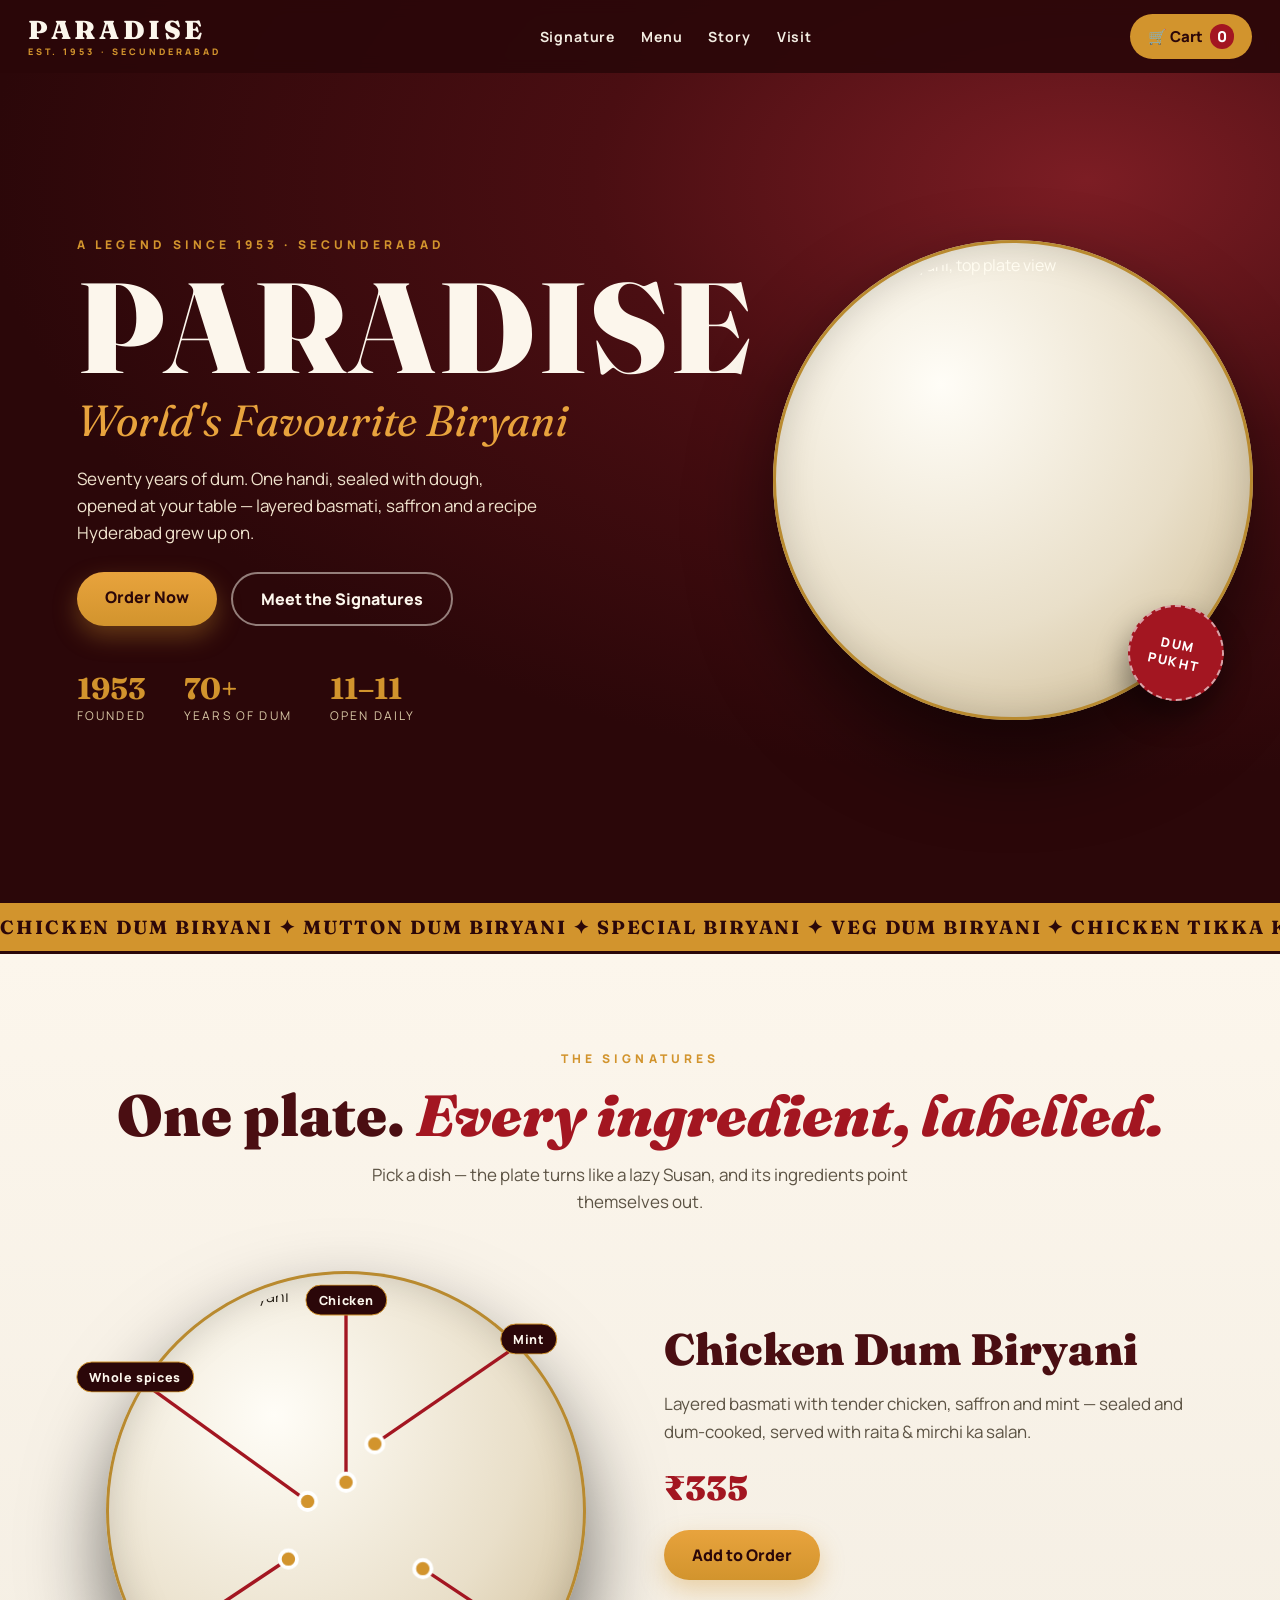
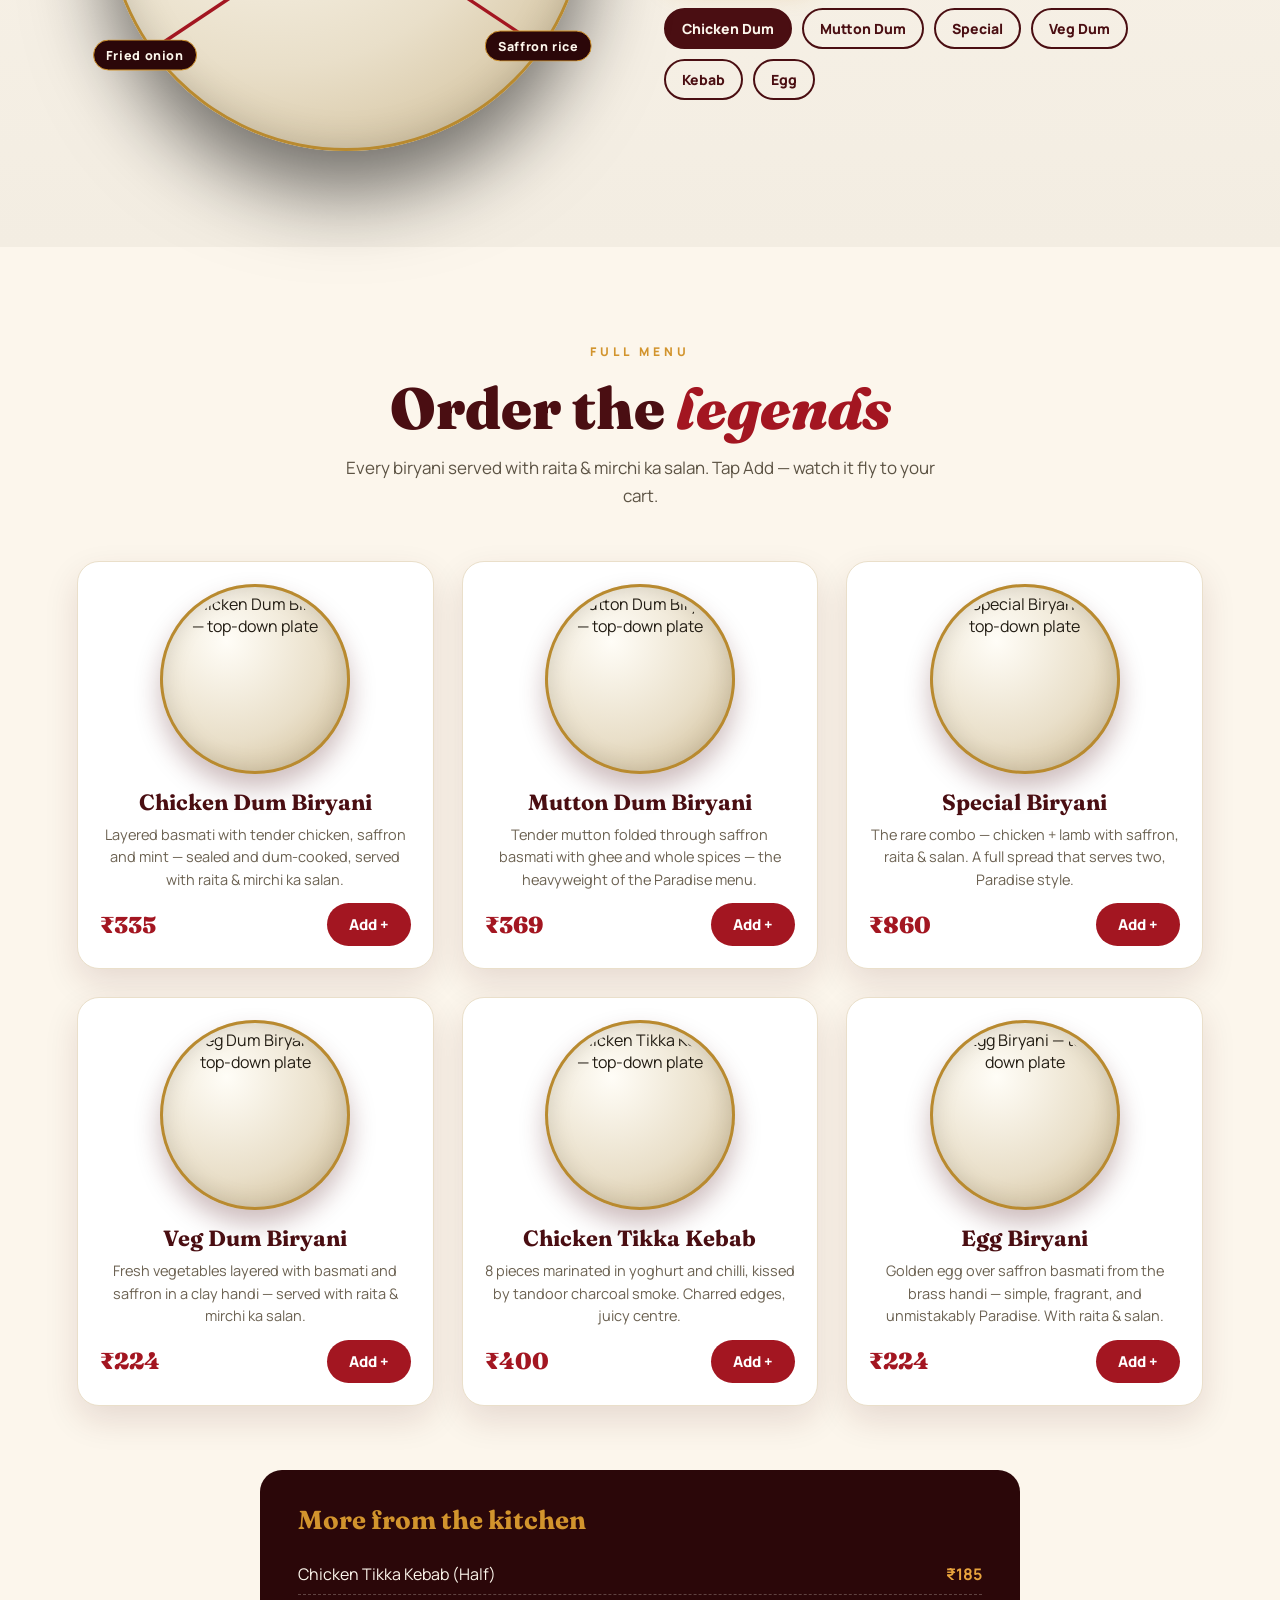
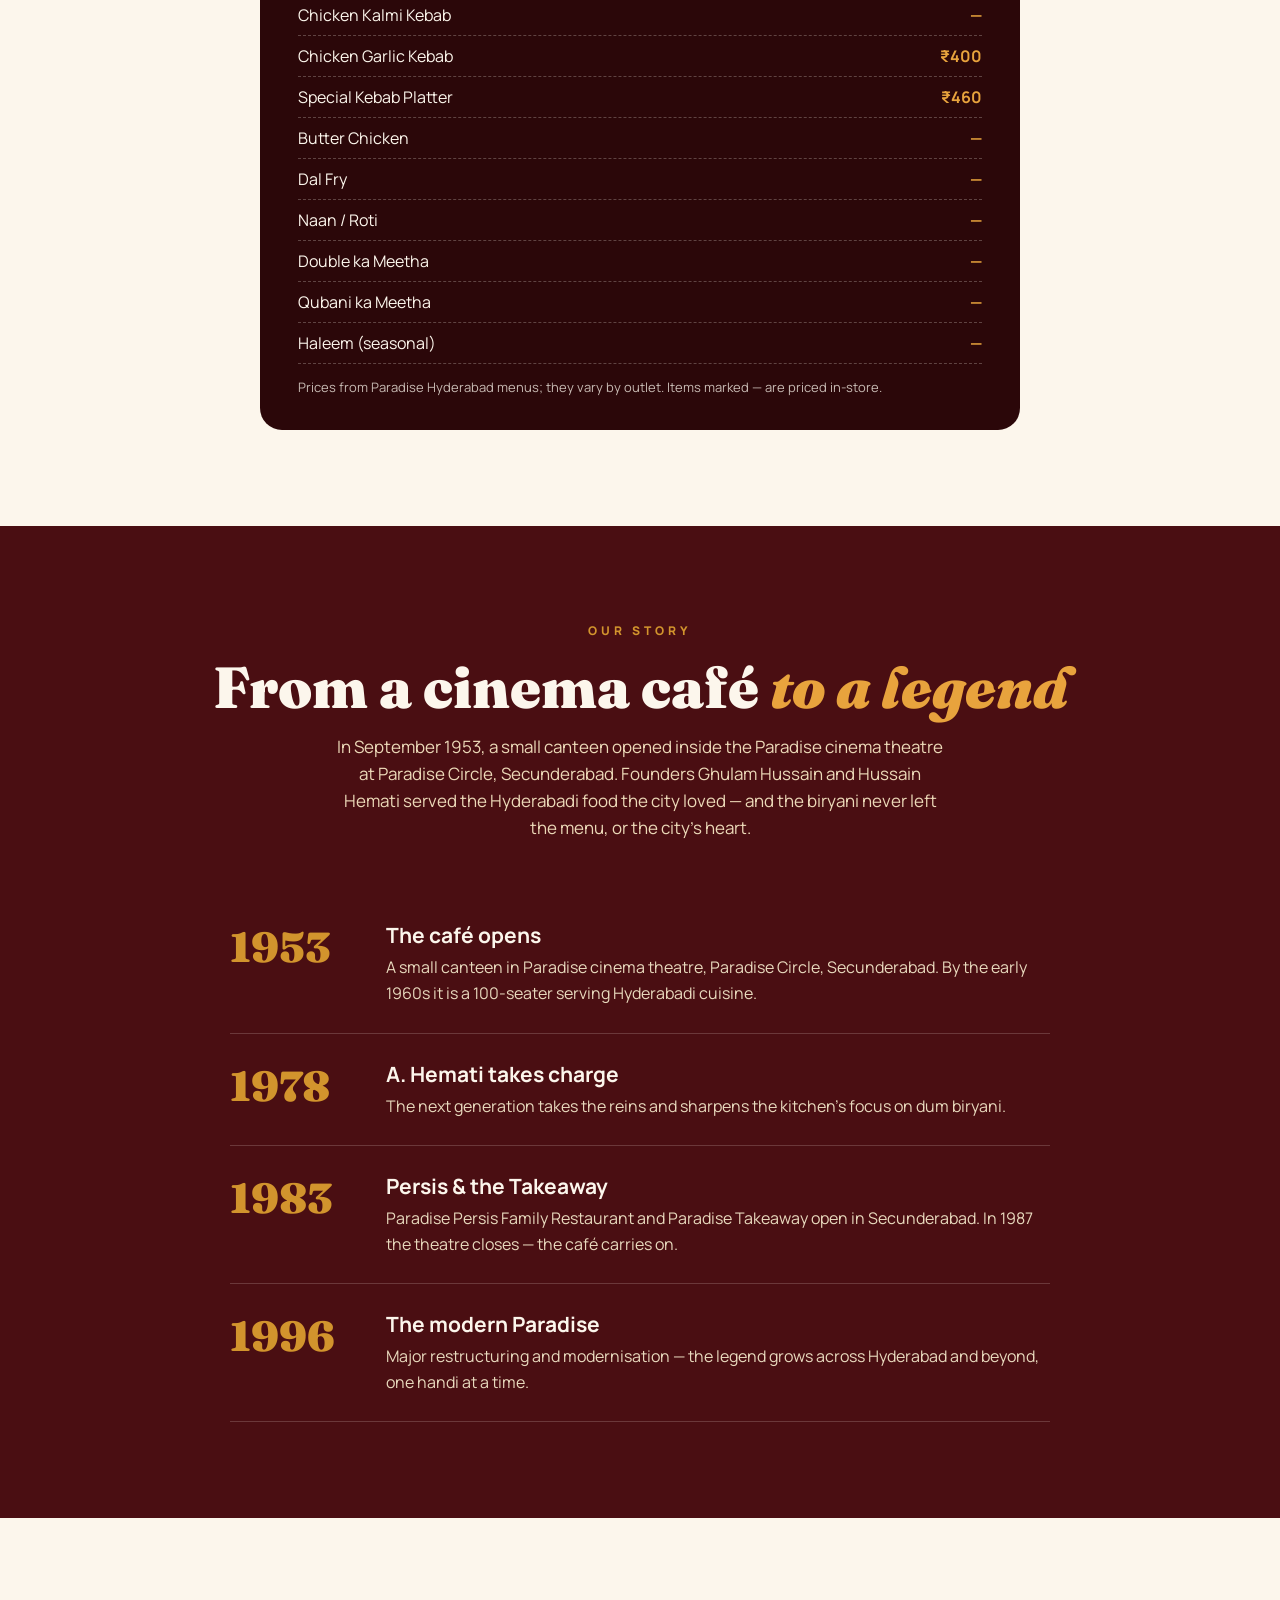
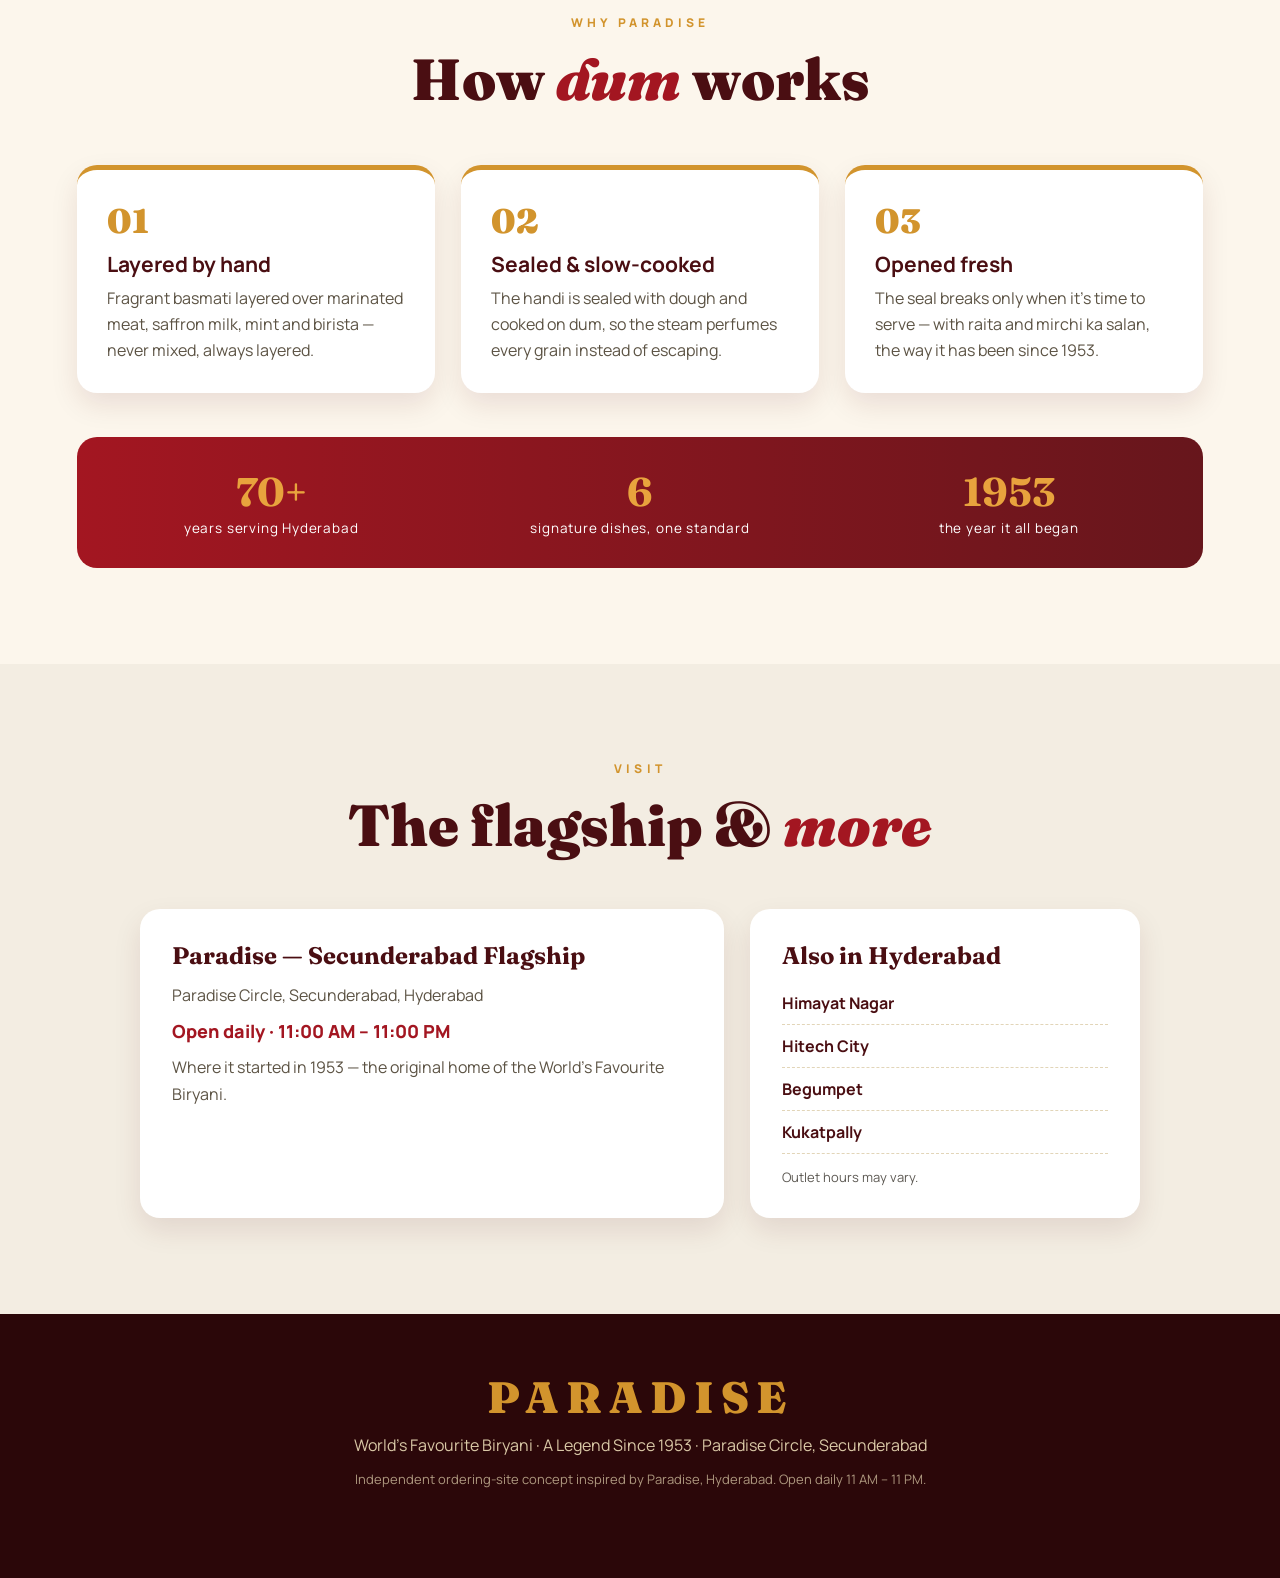
==== index.html @ e6aa2812 "Paradise Restaurant — ordering site V1: spinning plates, ingredient callouts, fly-to-cart" ====
<!DOCTYPE html>
<html lang="en">
<head>
<meta charset="UTF-8">
<meta name="viewport" content="width=device-width, initial-scale=1.0">
<title>Paradise Restaurant — World's Favourite Biryani | A Legend Since 1953</title>
<meta name="description" content="Paradise Restaurant, Secunderabad. World's Favourite Biryani — a legend since 1953. Order Chicken Dum Biryani, Mutton Dum Biryani, kebabs and more. Open 11 AM – 11 PM.">
<link rel="preconnect" href="https://fonts.googleapis.com">
<link rel="preconnect" href="https://fonts.gstatic.com" crossorigin>
<link href="https://fonts.googleapis.com/css2?family=Fraunces:opsz,wght@9..144,500;9..144,700;9..144,900&family=Manrope:wght@400;600;700;800&display=swap" rel="stylesheet">
<link rel="stylesheet" href="style.css">
</head>
<body>
<div id="loader"><div class="loader-plate"></div><p>PARADISE</p></div>

<header class="site-header">
  <a class="brand" href="#top">PARADISE<span>EST. 1953 · SECUNDERABAD</span></a>
  <nav>
    <a href="#signature">Signature</a><a href="#menu">Menu</a><a href="#story">Story</a><a href="#visit">Visit</a>
  </nav>
  <button id="cartBtn" class="cart-btn" aria-label="Open cart">🛒 Cart <span id="cartCount" class="cart-count">0</span></button>
</header>

<main id="top">
  <!-- 1 HERO -->
  <section class="hero">
    <div class="hero-copy">
      <p class="eyebrow">A LEGEND SINCE 1953 · SECUNDERABAD</p>
      <h1>PARADISE</h1>
      <p class="hero-sub">World's Favourite Biryani</p>
      <p class="hero-text">Seventy years of dum. One handi, sealed with dough, opened at your table — layered basmati, saffron and a recipe Hyderabad grew up on.</p>
      <div class="hero-ctas">
        <a class="btn btn-gold" href="#menu">Order Now</a>
        <a class="btn btn-ghost" href="#signature">Meet the Signatures</a>
      </div>
      <div class="hero-stats">
        <div><strong>1953</strong><span>Founded</span></div>
        <div><strong>70+</strong><span>Years of dum</span></div>
        <div><strong>11–11</strong><span>Open daily</span></div>
      </div>
    </div>
    <div class="hero-plate-wrap">
      <div class="plate hero-plate spin-slow">
        <img src="https://images.unsplash.com/photo-1589302168068-964664d93dc0?auto=format&fit=crop&w=900&q=80" alt="Mutton Dum Biryani, top plate view">
      </div>
      <div class="hero-badge">DUM<br>PUKHT</div>
    </div>
  </section>

  <!-- 2 MARQUEE -->
  <div class="marquee" aria-hidden="true"><div class="marquee-track">
    <span>CHICKEN DUM BIRYANI ✦ MUTTON DUM BIRYANI ✦ SPECIAL BIRYANI ✦ VEG DUM BIRYANI ✦ CHICKEN TIKKA KEBAB ✦ EGG BIRYANI ✦ SINCE 1953 ✦ </span>
    <span>CHICKEN DUM BIRYANI ✦ MUTTON DUM BIRYANI ✦ SPECIAL BIRYANI ✦ VEG DUM BIRYANI ✦ CHICKEN TIKKA KEBAB ✦ EGG BIRYANI ✦ SINCE 1953 ✦ </span>
  </div></div>

  <!-- 3 SIGNATURE — interactive plate + ingredient callouts -->
  <section id="signature" class="signature">
    <p class="eyebrow center">THE SIGNATURES</p>
    <h2>One plate. <em>Every ingredient, labelled.</em></h2>
    <p class="section-sub">Pick a dish — the plate turns like a lazy Susan, and its ingredients point themselves out.</p>

    <div class="sig-stage">
      <div class="sig-plate-zone">
        <div id="sigPlateTilt" class="sig-tilt">
          <div id="sigPlate" class="plate sig-plate">
            <img id="sigImg" src="" alt="">
          </div>
          <svg id="sigLines" class="sig-lines" viewBox="0 0 100 100" preserveAspectRatio="none"></svg>
          <div id="sigCallouts" class="sig-callouts"></div>
        </div>
      </div>
      <div class="sig-info">
        <h3 id="sigName"></h3>
        <p id="sigDesc"></p>
        <p class="sig-price" id="sigPrice"></p>
        <button class="btn btn-gold" id="sigAdd">Add to Order</button>
        <div class="sig-tabs" id="sigTabs"></div>
      </div>
    </div>
  </section>

  <!-- 4 MENU -->
  <section id="menu" class="menu">
    <p class="eyebrow center">FULL MENU</p>
    <h2>Order the <em>legends</em></h2>
    <p class="section-sub">Every biryani served with raita &amp; mirchi ka salan. Tap Add — watch it fly to your cart.</p>
    <div class="menu-grid" id="menuGrid"></div>

    <div class="menu-more">
      <h3>More from the kitchen</h3>
      <ul>
        <li><span>Chicken Tikka Kebab (Half)</span><b>₹185</b></li>
        <li><span>Chicken Kalmi Kebab</span><b>—</b></li>
        <li><span>Chicken Garlic Kebab</span><b>₹400</b></li>
        <li><span>Special Kebab Platter</span><b>₹460</b></li>
        <li><span>Butter Chicken</span><b>—</b></li>
        <li><span>Dal Fry</span><b>—</b></li>
        <li><span>Naan / Roti</span><b>—</b></li>
        <li><span>Double ka Meetha</span><b>—</b></li>
        <li><span>Qubani ka Meetha</span><b>—</b></li>
        <li><span>Haleem (seasonal)</span><b>—</b></li>
      </ul>
      <p class="fineprint">Prices from Paradise Hyderabad menus; they vary by outlet. Items marked — are priced in-store.</p>
    </div>
  </section>

  <!-- 5 STORY -->
  <section id="story" class="story">
    <p class="eyebrow center">OUR STORY</p>
    <h2>From a cinema café <em>to a legend</em></h2>
    <p class="section-sub">In September 1953, a small canteen opened inside the Paradise cinema theatre at Paradise Circle, Secunderabad. Founders Ghulam Hussain and Hussain Hemati served the Hyderabadi food the city loved — and the biryani never left the menu, or the city's heart.</p>
    <div class="timeline">
      <div class="t-item"><span class="t-year">1953</span><div><h4>The café opens</h4><p>A small canteen in Paradise cinema theatre, Paradise Circle, Secunderabad. By the early 1960s it is a 100-seater serving Hyderabadi cuisine.</p></div></div>
      <div class="t-item"><span class="t-year">1978</span><div><h4>A. Hemati takes charge</h4><p>The next generation takes the reins and sharpens the kitchen's focus on dum biryani.</p></div></div>
      <div class="t-item"><span class="t-year">1983</span><div><h4>Persis &amp; the Takeaway</h4><p>Paradise Persis Family Restaurant and Paradise Takeaway open in Secunderabad. In 1987 the theatre closes — the café carries on.</p></div></div>
      <div class="t-item"><span class="t-year">1996</span><div><h4>The modern Paradise</h4><p>Major restructuring and modernisation — the legend grows across Hyderabad and beyond, one handi at a time.</p></div></div>
    </div>
  </section>

  <!-- 6 WHY / HOW DUM WORKS -->
  <section class="why">
    <p class="eyebrow center">WHY PARADISE</p>
    <h2>How <em>dum</em> works</h2>
    <div class="why-grid">
      <div class="why-card"><span>01</span><h4>Layered by hand</h4><p>Fragrant basmati layered over marinated meat, saffron milk, mint and birista — never mixed, always layered.</p></div>
      <div class="why-card"><span>02</span><h4>Sealed &amp; slow-cooked</h4><p>The handi is sealed with dough and cooked on dum, so the steam perfumes every grain instead of escaping.</p></div>
      <div class="why-card"><span>03</span><h4>Opened fresh</h4><p>The seal breaks only when it's time to serve — with raita and mirchi ka salan, the way it has been since 1953.</p></div>
    </div>
    <div class="stat-band">
      <div><strong>70+</strong><span>years serving Hyderabad</span></div>
      <div><strong>6</strong><span>signature dishes, one standard</span></div>
      <div><strong>1953</strong><span>the year it all began</span></div>
    </div>
  </section>

  <!-- 7 VISIT -->
  <section id="visit" class="visit">
    <p class="eyebrow center">VISIT</p>
    <h2>The flagship &amp; <em>more</em></h2>
    <div class="visit-grid">
      <div class="visit-main">
        <h3>Paradise — Secunderabad Flagship</h3>
        <p>Paradise Circle, Secunderabad, Hyderabad</p>
        <p class="hours">Open daily · 11:00 AM – 11:00 PM</p>
        <p>Where it started in 1953 — the original home of the World's Favourite Biryani.</p>
      </div>
      <div class="visit-outlets">
        <h3>Also in Hyderabad</h3>
        <ul><li>Himayat Nagar</li><li>Hitech City</li><li>Begumpet</li><li>Kukatpally</li></ul>
        <p class="fineprint">Outlet hours may vary.</p>
      </div>
    </div>
  </section>
</main>

<footer>
  <div class="foot-brand">PARADISE</div>
  <p>World's Favourite Biryani · A Legend Since 1953 · Paradise Circle, Secunderabad</p>
  <p class="fineprint">Independent ordering-site concept inspired by Paradise, Hyderabad. Open daily 11 AM – 11 PM.</p>
</footer>

<!-- CART -->
<div id="cartOverlay" class="cart-overlay"></div>
<aside id="cartDrawer" class="cart-drawer" aria-hidden="true">
  <div class="cart-head">
    <h3>Your Order</h3>
    <button id="cartClose" aria-label="Close cart">✕</button>
  </div>
  <div class="mode-toggle" role="tablist">
    <button id="modePickup" class="mode-btn active">Pickup</button>
    <button id="modeDelivery" class="mode-btn">Delivery</button>
  </div>
  <div id="cartItems" class="cart-items"></div>
  <p id="cartEmpty" class="cart-empty">Your cart is empty. Add a biryani — you know you want to.</p>
  <div class="cart-foot" id="cartFoot">
    <div class="total-row"><span>Total</span><strong id="cartTotal">₹0</strong></div>
    <form id="checkoutForm">
      <input type="text" id="coName" placeholder="Your name" required autocomplete="name">
      <textarea id="coAddress" placeholder="Delivery address" class="hidden"></textarea>
      <p class="close-note">⏰ Orders close 30 minutes before pickup.</p>
      <button type="submit" class="btn btn-gold btn-block">Place Order</button>
    </form>
    <div id="confirmBox" class="confirm hidden">
      <div class="confirm-check">✓</div>
      <h4>Order confirmed!</h4>
      <p>Receipt No: <strong id="cfReceipt"></strong></p>
      <p id="cfWhen"></p>
      <p>Total paid at counter: <strong id="cfTotal"></strong></p>
      <button class="btn btn-ghost" id="cfDone">Done</button>
    </div>
  </div>
</aside>

<!-- Mobile sticky order bar -->
<button id="stickyBar" class="sticky-bar">
  <span id="stickyInfo">Your cart is empty</span>
  <span class="sticky-cta">Order →</span>
</button>

<script src="app.js"></script>
<script>/* loader failsafe: never trap the page */
function hideLoader(){var l=document.getElementById('loader');if(l)l.classList.add('done')}
window.addEventListener('load',hideLoader);
document.addEventListener('DOMContentLoaded',function(){setTimeout(hideLoader,900)});
setTimeout(hideLoader,7000);
</script>
</body>
</html>
---- style.css ----
:root{
  --maroon:#4a0e12; --maroon2:#67161c; --deep:#2b0709;
  --red:#a31621; --gold:#d2942d; --saffron:#e8a33d; --cream:#fcf6ec; --cream2:#f3ede2; --ink:#27221a;
}
*{margin:0;padding:0;box-sizing:border-box}
html{scroll-behavior:smooth;overflow-x:clip}
body{font-family:'Manrope',system-ui,-apple-system,'Segoe UI',sans-serif;background:var(--cream);color:var(--ink);overflow-x:hidden}
h1,h2,h3,.foot-brand,.brand{font-family:'Fraunces',Georgia,serif}
img{display:block;max-width:100%}
button{font-family:inherit;cursor:pointer}
.hidden{display:none!important}

/* loader */
#loader{position:fixed;inset:0;background:var(--deep);z-index:200;display:flex;flex-direction:column;gap:16px;align-items:center;justify-content:center;color:var(--gold);letter-spacing:.4em;transition:opacity .5s,visibility .5s}
#loader.done{opacity:0;visibility:hidden}
.loader-plate{width:74px;height:74px;border-radius:50%;border:4px solid var(--gold);border-top-color:transparent;animation:spin 1s linear infinite}
@keyframes spin{to{transform:rotate(360deg)}}

/* header */
.site-header{position:fixed;top:0;left:0;right:0;z-index:90;display:flex;align-items:center;justify-content:space-between;padding:14px 28px;background:rgba(43,7,9,.92);backdrop-filter:blur(8px);color:var(--cream)}
.brand{color:var(--cream);text-decoration:none;font-weight:900;font-size:26px;letter-spacing:.14em;line-height:1}
.brand span{display:block;font-family:'Manrope',sans-serif;font-size:9px;letter-spacing:.34em;color:var(--gold);margin-top:4px}
.site-header nav{display:flex;gap:26px}
.site-header nav a{color:var(--cream2);text-decoration:none;font-weight:700;font-size:14px;letter-spacing:.06em}
.site-header nav a:hover{color:var(--saffron)}
.cart-btn{background:var(--gold);border:none;color:var(--deep);font-weight:800;padding:10px 18px;border-radius:999px;font-size:15px}
.cart-count{display:inline-block;background:var(--red);color:#fff;border-radius:999px;min-width:24px;padding:2px 6px;margin-left:4px}
.cart-count.pop{animation:pop .45s cubic-bezier(.2,2.4,.4,1)}
@keyframes pop{40%{transform:scale(1.55)}}

/* hero */
.hero{min-height:100svh;background:radial-gradient(1100px 600px at 85% 20%,#7c1d24 0%,var(--maroon) 45%,var(--deep) 100%);color:var(--cream);display:grid;grid-template-columns:1.05fr .95fr;align-items:center;gap:20px;padding:130px 6vw 70px;overflow:hidden}
.eyebrow{letter-spacing:.34em;font-size:12px;font-weight:800;color:var(--gold)}
.eyebrow.center{text-align:center}
.hero h1{font-size:clamp(52px,10vw,148px);font-weight:900;letter-spacing:.02em;line-height:.95;margin:14px 0 4px}
.hero-sub{font-family:'Fraunces',serif;font-style:italic;font-size:clamp(26px,3.4vw,44px);color:var(--saffron)}
.hero-text{max-width:46ch;margin:18px 0 26px;color:#f0e3cd;font-size:17px;line-height:1.6}
.btn{display:inline-block;border:none;text-decoration:none;font-weight:800;padding:14px 28px;border-radius:999px;font-size:16px}
.btn-gold{background:linear-gradient(180deg,var(--saffron),var(--gold));color:var(--deep);box-shadow:0 10px 24px rgba(210,148,45,.35)}
.btn-ghost{background:transparent;color:var(--cream);border:2px solid rgba(252,246,236,.5)}
.hero .btn-ghost:hover{border-color:var(--saffron)}
.hero-ctas{display:flex;gap:14px;flex-wrap:wrap}
.hero-stats{display:flex;gap:38px;margin-top:44px}
.hero-stats div{display:flex;flex-direction:column}
.hero-stats strong{font-family:'Fraunces',serif;font-size:30px;color:var(--gold)}
.hero-stats span{font-size:12px;letter-spacing:.18em;text-transform:uppercase;color:#d9c8a6}
.hero-plate-wrap{position:relative;display:flex;justify-content:center}
.plate{border-radius:50%;padding:14px;background:radial-gradient(circle at 35% 30%,#fffdf7,#e9dfc9 55%,#c9b489);box-shadow:0 40px 80px rgba(0,0,0,.55),inset 0 0 0 3px #b98a2f,inset 0 0 40px rgba(0,0,0,.18)}
.plate img{border-radius:50%;width:100%;height:100%;object-fit:cover;aspect-ratio:1;filter:saturate(1.12) contrast(1.05)}
.hero-plate{width:min(480px,80vw)}
.spin-slow{animation:spin 46s linear infinite}
.hero-badge{position:absolute;right:6%;bottom:4%;width:96px;height:96px;border-radius:50%;background:var(--red);color:#fff;display:flex;align-items:center;justify-content:center;text-align:center;font-weight:800;font-size:13px;letter-spacing:.14em;transform:rotate(12deg);box-shadow:0 16px 30px rgba(0,0,0,.4);border:2px dashed rgba(255,255,255,.6)}

/* marquee */
.marquee{background:var(--gold);color:var(--deep);overflow:hidden;padding:12px 0;border-block:3px solid var(--deep)}
.marquee-track{display:flex;width:max-content;animation:marq 26s linear infinite;font-family:'Fraunces',serif;font-weight:700;font-size:19px;letter-spacing:.1em;white-space:nowrap}
@keyframes marq{to{transform:translateX(-50%)}}

/* sections */
section{padding:96px 6vw}
h2{font-size:clamp(34px,5vw,58px);font-weight:900;text-align:center;margin:12px 0 10px;color:var(--maroon)}
h2 em{color:var(--red);font-style:italic}
.section-sub{text-align:center;max-width:62ch;margin:0 auto;color:#5c5344;font-size:17px;line-height:1.6}

/* signature */
.signature{background:linear-gradient(180deg,var(--cream),var(--cream2));overflow-x:clip}
.sig-stage{margin:56px auto 0;max-width:1150px;display:grid;grid-template-columns:1fr 1fr;gap:48px;align-items:center}
.sig-plate-zone{perspective:1100px;display:flex;justify-content:center}
.sig-tilt{position:relative;width:min(480px,86vw);aspect-ratio:1;transform-style:preserve-3d}
.sig-plate{width:100%;height:100%}
.sig-tilt.rolling .sig-plate{animation:susan .85s cubic-bezier(.3,.7,.3,1)}
@keyframes susan{
  0%{transform:rotate(0deg) scale(1)}
  35%{transform:rotate(150deg) scale(1.06) }
  70%{transform:rotate(300deg) scale(1.03)}
  100%{transform:rotate(360deg) scale(1)}
}
.sig-tilt.rolling{animation:tilt .85s cubic-bezier(.3,.7,.3,1)}
@keyframes tilt{0%,100%{transform:rotateX(0deg)}35%{transform:rotateX(9deg) rotateY(-6deg)}70%{transform:rotateX(-5deg) rotateY(4deg)}}
.sig-plate.idle{animation:spin 60s linear infinite}
.sig-lines{position:absolute;inset:0;width:100%;height:100%;pointer-events:none;overflow:visible}
.sig-lines line{stroke:var(--red);stroke-width:.7;stroke-dasharray:100;stroke-dashoffset:100}
.sig-lines circle{fill:var(--gold);stroke:#fff;stroke-width:.8;opacity:0}
.sig-callouts{position:absolute;inset:0;pointer-events:none}
.callout{position:absolute;transform:translate(-50%,-50%);background:var(--deep);color:var(--cream);font-size:12.5px;font-weight:800;letter-spacing:.05em;padding:6px 12px;border-radius:999px;border:1.5px solid var(--gold);white-space:nowrap;opacity:0}
.sig-tilt.labels-in .sig-lines line{animation:draw .5s ease forwards}
.sig-tilt.labels-in .sig-lines circle{animation:fadein .3s ease forwards}
.sig-tilt.labels-in .callout{animation:fadein .45s cubic-bezier(.2,1.6,.4,1) forwards}
@keyframes draw{to{stroke-dashoffset:0}}
@keyframes fadein{from{opacity:0}to{opacity:1}}
.sig-info h3{font-size:clamp(30px,3.6vw,44px);color:var(--maroon);font-weight:900}
.sig-info p{margin:14px 0;line-height:1.65;color:#5c5344;font-size:17px}
.sig-price{font-family:'Fraunces',serif;font-size:34px!important;color:var(--red)!important;font-weight:900}
.sig-tabs{display:flex;flex-wrap:wrap;gap:10px;margin-top:28px}
.sig-tab{border:2px solid var(--maroon);background:transparent;color:var(--maroon);border-radius:999px;padding:9px 16px;font-weight:800;font-size:14px}
.sig-tab.active{background:var(--maroon);color:var(--cream)}

/* menu */
.menu-grid{margin:52px auto 0;max-width:1200px;display:grid;grid-template-columns:repeat(3,1fr);gap:28px}
.dish-card{background:#fff;border-radius:22px;padding:22px;text-align:center;box-shadow:0 14px 34px rgba(74,14,18,.12);border:1px solid #eadfca;transition:transform .3s}
.dish-card:hover{transform:translateY(-6px)}
.dish-card .plate{width:190px;height:190px;margin:0 auto 14px;padding:9px;box-shadow:0 14px 26px rgba(74,14,18,.28),inset 0 0 0 3px #b98a2f,inset 0 0 26px rgba(0,0,0,.15)}
.dish-card:hover .plate{animation:spin 7s linear infinite}
.dish-card h3{font-size:22px;color:var(--maroon)}
.dish-card p{font-size:14.5px;color:#6b6151;line-height:1.55;margin:8px 0 12px;min-height:66px}
.dish-foot{display:flex;align-items:center;justify-content:space-between}
.dish-price{font-family:'Fraunces',serif;font-weight:900;font-size:23px;color:var(--red)}
.add-btn{background:var(--red);color:#fff;border:none;font-weight:800;padding:11px 22px;border-radius:999px;font-size:15px}
.add-btn:hover{background:var(--maroon)}
.menu-more{max-width:760px;margin:64px auto 0;background:var(--deep);color:var(--cream);border-radius:22px;padding:34px 38px}
.menu-more h3{color:var(--gold);font-size:26px;margin-bottom:18px}
.menu-more li{display:flex;justify-content:space-between;list-style:none;padding:9px 0;border-bottom:1px dashed rgba(252,246,236,.25);font-size:16px}
.menu-more b{color:var(--saffron)}
.fineprint{font-size:13px;opacity:.75;margin-top:14px}

/* story */
.story{background:var(--maroon);color:var(--cream)}
.story h2{color:var(--cream)} .story h2 em{color:var(--saffron)}
.story .section-sub{color:#ecd9b8}
.timeline{max-width:820px;margin:54px auto 0;display:flex;flex-direction:column;gap:0}
.t-item{display:grid;grid-template-columns:130px 1fr;gap:26px;padding:26px 0;border-bottom:1px solid rgba(252,246,236,.18)}
.t-year{font-family:'Fraunces',serif;font-size:42px;font-weight:900;color:var(--gold)}
.t-item h4{font-size:21px;margin-bottom:6px}
.t-item p{color:#e8d9bd;line-height:1.6}

/* why */
.why-grid{max-width:1150px;margin:50px auto 0;display:grid;grid-template-columns:repeat(3,1fr);gap:26px}
.why-card{background:#fff;border-radius:20px;padding:30px;box-shadow:0 12px 28px rgba(74,14,18,.1);border-top:5px solid var(--gold)}
.why-card span{font-family:'Fraunces',serif;font-size:34px;color:var(--gold);font-weight:900}
.why-card h4{font-size:21px;color:var(--maroon);margin:8px 0}
.why-card p{color:#5c5344;line-height:1.6}
.stat-band{max-width:1150px;margin:44px auto 0;background:linear-gradient(90deg,var(--red),var(--maroon2));color:#fff;border-radius:20px;display:grid;grid-template-columns:repeat(3,1fr);text-align:center;padding:30px 10px}
.stat-band strong{font-family:'Fraunces',serif;font-size:40px;display:block;color:var(--saffron)}
.stat-band span{font-size:13.5px;letter-spacing:.06em}

/* visit */
.visit{background:var(--cream2)}
.visit-grid{max-width:1000px;margin:48px auto 0;display:grid;grid-template-columns:1.2fr .8fr;gap:26px}
.visit-main,.visit-outlets{background:#fff;border-radius:20px;padding:32px;box-shadow:0 12px 28px rgba(74,14,18,.1)}
.visit-main h3,.visit-outlets h3{color:var(--maroon);font-size:24px;margin-bottom:12px}
.visit-main p{line-height:1.65;color:#5c5344;margin-bottom:8px}
.hours{font-weight:800;color:var(--red)!important;font-size:18px}
.visit-outlets li{list-style:none;padding:10px 0;border-bottom:1px dashed #e2d5b8;font-weight:700;color:var(--maroon)}

footer{background:var(--deep);color:var(--cream);text-align:center;padding:56px 20px 90px}
.foot-brand{font-size:44px;font-weight:900;letter-spacing:.16em;color:var(--gold)}
footer p{margin-top:10px;color:#d9c8a6}

/* cart */
.cart-overlay{position:fixed;inset:0;background:rgba(20,2,3,.55);opacity:0;visibility:hidden;transition:.35s;z-index:95}
.cart-overlay.open{opacity:1;visibility:visible}
.cart-drawer{position:fixed;top:0;right:0;height:100dvh;width:min(430px,94vw);max-width:100vw;background:var(--cream);z-index:100;transform:translateX(105%);visibility:hidden;transition:transform .45s cubic-bezier(.3,.9,.3,1),visibility 0s .45s;display:flex;flex-direction:column;box-shadow:-20px 0 50px rgba(0,0,0,.35)}
.cart-drawer.open{transform:translateX(0);visibility:visible;transition:transform .45s cubic-bezier(.3,.9,.3,1)}
.cart-head{display:flex;justify-content:space-between;align-items:center;padding:20px 22px;background:var(--maroon);color:var(--cream)}
.cart-head h3{font-size:24px}
.cart-head button{background:none;border:none;color:var(--cream);font-size:20px}
.mode-toggle{display:flex;gap:8px;padding:16px 22px 4px}
.mode-btn{flex:1;padding:11px;border-radius:999px;border:2px solid var(--maroon);background:#fff;font-weight:800;color:var(--maroon)}
.mode-btn.active{background:var(--maroon);color:var(--cream)}
.cart-items{padding:10px 22px;overflow-y:auto}
.cart-empty{padding:22px;color:#6b6151}
.ci{display:grid;grid-template-columns:56px 1fr auto;gap:12px;align-items:center;padding:12px 0;border-bottom:1px dashed #e0d0ab}
.ci img{width:56px;height:56px;border-radius:50%;object-fit:cover;border:2px solid var(--gold)}
.ci h5{font-size:15.5px;color:var(--maroon)}
.ci .ci-price{font-weight:800;color:var(--red);font-size:14px}
.stepper{display:inline-flex;align-items:center;gap:8px;margin-top:6px}
.stepper button{width:26px;height:26px;border-radius:50%;border:1.5px solid var(--maroon);background:#fff;font-weight:900;color:var(--maroon);line-height:1}
.spice{margin-top:6px;display:block;font-size:12.5px;color:#6b6151}
.spice select{margin-left:6px;padding:3px 6px;border-radius:8px;border:1px solid #c9b489;font-family:inherit}
.ci-right{text-align:right}
.ci-total{font-family:'Fraunces',serif;font-weight:900;color:var(--maroon)}
.ci-remove{background:none;border:none;color:#a08b62;font-size:12px;text-decoration:underline;margin-top:6px}
.cart-foot{padding:18px 22px 24px;border-top:2px solid #eadfca;background:#fff;margin-top:auto}
.total-row{display:flex;justify-content:space-between;font-size:19px;margin-bottom:14px}
.total-row strong{font-family:'Fraunces',serif;color:var(--red);font-size:24px}
#checkoutForm{display:flex;flex-direction:column;gap:10px}
#checkoutForm input,#checkoutForm textarea{padding:12px 14px;border-radius:12px;border:1.5px solid #d8c69c;font-family:inherit;font-size:15px;background:var(--cream)}
.close-note{font-size:13px;color:var(--red);font-weight:700;text-align:center}
.btn-block{width:100%;text-align:center}
.confirm{text-align:center;padding:10px 0}
.confirm-check{width:60px;height:60px;margin:0 auto 12px;border-radius:50%;background:#2e7d32;color:#fff;font-size:30px;display:flex;align-items:center;justify-content:center}
.confirm h4{font-family:'Fraunces',serif;font-size:24px;color:var(--maroon);margin-bottom:8px}
.confirm p{margin:5px 0;color:#5c5344}
.confirm .btn{margin-top:14px;color:var(--maroon);border-color:var(--maroon)}

/* fly clone */
.fly-img{position:fixed;z-index:150;border-radius:50%;object-fit:cover;pointer-events:none;box-shadow:0 18px 34px rgba(0,0,0,.4);border:3px solid var(--gold)}

/* sticky bar */
.sticky-bar{display:none}
@media(max-width:900px){
  .site-header nav{display:none}
  .hero{grid-template-columns:1fr;padding-top:110px;text-align:center}
  .hero-text{margin-inline:auto}.hero-ctas,.hero-stats{justify-content:center}
  .sig-stage{grid-template-columns:1fr}
  .sig-info{text-align:center}.sig-tabs{justify-content:center}
  .menu-grid{grid-template-columns:1fr 1fr}
  .why-grid{grid-template-columns:1fr}
  .visit-grid{grid-template-columns:1fr}
  .stat-band{grid-template-columns:1fr;gap:18px}
}
@media(max-width:760px){
  .sticky-bar{display:flex;position:fixed;left:12px;right:12px;bottom:12px;z-index:94;background:var(--maroon);color:var(--cream);border:none;border-radius:999px;padding:15px 22px;justify-content:space-between;align-items:center;font-weight:800;font-size:16px;box-shadow:0 16px 34px rgba(0,0,0,.4)}
  .sticky-cta{color:var(--saffron)}
  body{padding-bottom:64px}
}
@media(max-width:560px){
  .menu-grid{grid-template-columns:1fr}
  .dish-card p{min-height:0}
  .t-item{grid-template-columns:86px 1fr;gap:16px}
  .t-year{font-size:32px}
  section{padding:70px 5vw}
  .callout{font-size:11px;padding:5px 9px}
}
@media(prefers-reduced-motion:reduce){
  .spin-slow,.sig-plate.idle,.marquee-track{animation-duration:200s}
}
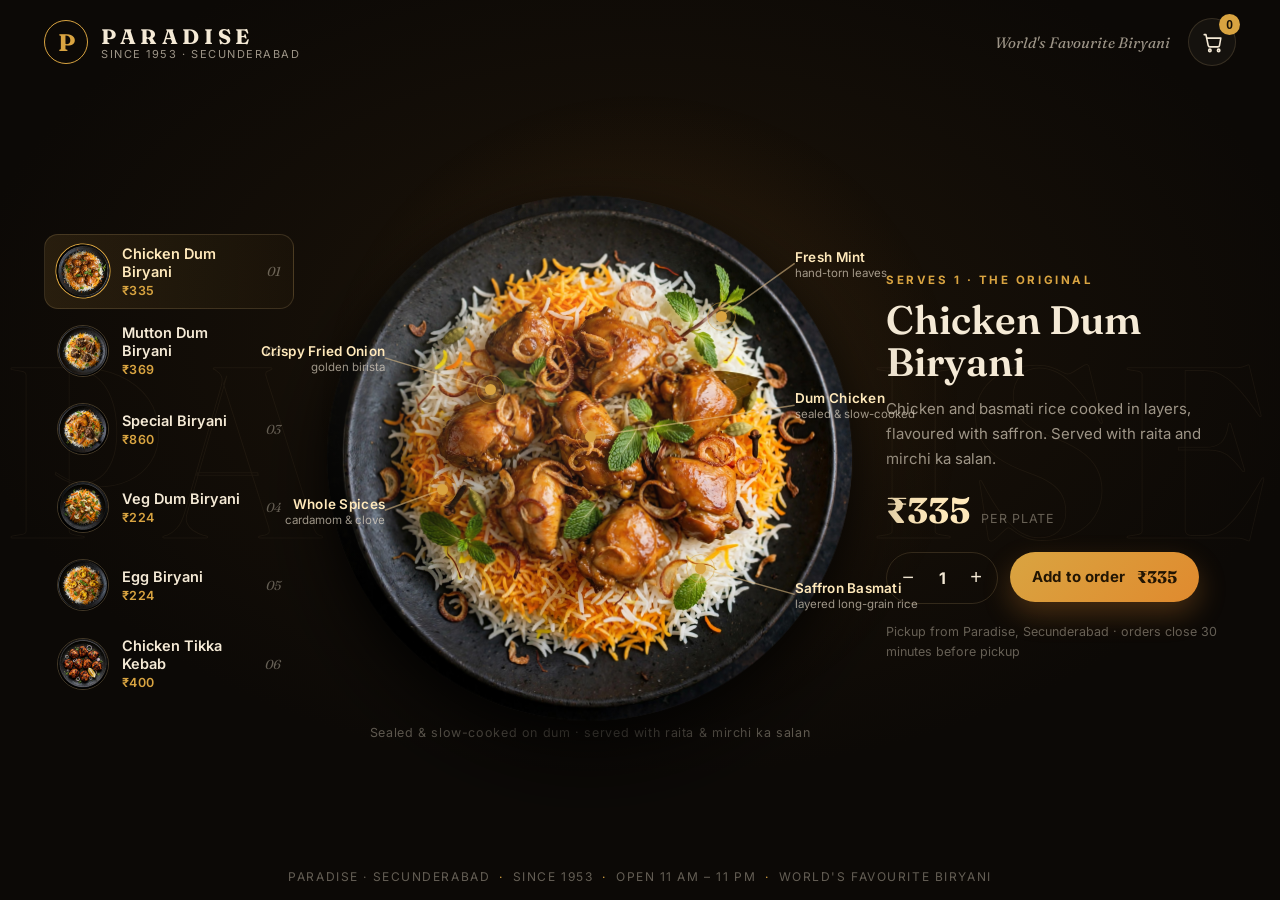
==== commit 0de1539c: "Rebuild to the guide's exact format: single-screen dark ordering stage, generated top-down plates, l" ====
--- a/index.html
+++ b/index.html
@@ -2,207 +2,148 @@
 <html lang="en">
 <head>
 <meta charset="UTF-8">
-<meta name="viewport" content="width=device-width, initial-scale=1.0">
+<meta name="viewport" content="width=device-width, initial-scale=1.0, viewport-fit=cover">
 <title>Paradise Restaurant — World's Favourite Biryani | A Legend Since 1953</title>
-<meta name="description" content="Paradise Restaurant, Secunderabad. World's Favourite Biryani — a legend since 1953. Order Chicken Dum Biryani, Mutton Dum Biryani, kebabs and more. Open 11 AM – 11 PM.">
+<meta name="description" content="Paradise, Secunderabad — a legend since 1953. Order the world's favourite Hyderabadi dum biryani.">
+<link rel="icon" href="data:image/svg+xml,%3Csvg xmlns='http://www.w3.org/2000/svg' viewBox='0 0 64 64'%3E%3Ccircle cx='32' cy='32' r='30' fill='%230c0906' stroke='%23d9a441' stroke-width='2'/%3E%3Ctext x='32' y='44' font-family='Georgia,serif' font-size='34' font-weight='700' fill='%23d9a441' text-anchor='middle'%3EP%3C/text%3E%3C/svg%3E">
 <link rel="preconnect" href="https://fonts.googleapis.com">
 <link rel="preconnect" href="https://fonts.gstatic.com" crossorigin>
-<link href="https://fonts.googleapis.com/css2?family=Fraunces:opsz,wght@9..144,500;9..144,700;9..144,900&family=Manrope:wght@400;600;700;800&display=swap" rel="stylesheet">
+<link href="https://fonts.googleapis.com/css2?family=Fraunces:opsz,wght@9..144,500;9..144,600;9..144,700&family=Inter:wght@400;500;600;700&display=swap" rel="stylesheet">
 <link rel="stylesheet" href="style.css">
 </head>
 <body>
-<div id="loader"><div class="loader-plate"></div><p>PARADISE</p></div>
 
-<header class="site-header">
-  <a class="brand" href="#top">PARADISE<span>EST. 1953 · SECUNDERABAD</span></a>
-  <nav>
-    <a href="#signature">Signature</a><a href="#menu">Menu</a><a href="#story">Story</a><a href="#visit">Visit</a>
-  </nav>
-  <button id="cartBtn" class="cart-btn" aria-label="Open cart">🛒 Cart <span id="cartCount" class="cart-count">0</span></button>
+<div class="loader" id="loader"><div class="loader-mark">P</div></div>
+
+<div class="bg-word" aria-hidden="true">PARADISE</div>
+<div class="bg-glow" aria-hidden="true"></div>
+
+<header class="topbar">
+  <div class="brand">
+    <div class="brand-mark">P</div>
+    <div class="brand-text">
+      <span class="brand-name">PARADISE</span>
+      <span class="brand-sub">Since 1953 · Secunderabad</span>
+    </div>
+  </div>
+  <div class="topbar-right">
+    <span class="topbar-note">World's Favourite Biryani</span>
+    <button class="cart-btn" id="cartBtn" aria-label="Open cart">
+      <svg viewBox="0 0 24 24" width="21" height="21" fill="none" stroke="currentColor" stroke-width="1.8" stroke-linecap="round" stroke-linejoin="round"><circle cx="9" cy="21" r="1.4"/><circle cx="19" cy="21" r="1.4"/><path d="M2.5 3h2l2.6 12.4a2 2 0 0 0 2 1.6h8.9a2 2 0 0 0 2-1.6L21.5 7H6"/></svg>
+      <span class="cart-count" id="cartCount">0</span>
+    </button>
+  </div>
 </header>
 
-<main id="top">
-  <!-- 1 HERO -->
-  <section class="hero">
-    <div class="hero-copy">
-      <p class="eyebrow">A LEGEND SINCE 1953 · SECUNDERABAD</p>
-      <h1>PARADISE</h1>
-      <p class="hero-sub">World's Favourite Biryani</p>
-      <p class="hero-text">Seventy years of dum. One handi, sealed with dough, opened at your table — layered basmati, saffron and a recipe Hyderabad grew up on.</p>
-      <div class="hero-ctas">
-        <a class="btn btn-gold" href="#menu">Order Now</a>
-        <a class="btn btn-ghost" href="#signature">Meet the Signatures</a>
+<main class="stage" id="stage">
+
+  <nav class="dish-list" id="dishList" aria-label="Dishes"></nav>
+
+  <section class="plate-zone">
+    <div class="plate-wrap" id="plateWrap">
+      <div class="plate-tilt" id="plateTilt">
+        <div class="plate-roll" id="plateRoll">
+          <img class="plate-img" id="plateImg" src="assets/chicken-biryani.jpg" alt="Chicken Dum Biryani, top-down on a dark stoneware plate">
+          <div class="plate-shade" aria-hidden="true"></div>
+        </div>
       </div>
-      <div class="hero-stats">
-        <div><strong>1953</strong><span>Founded</span></div>
-        <div><strong>70+</strong><span>Years of dum</span></div>
-        <div><strong>11–11</strong><span>Open daily</span></div>
-      </div>
+      <svg class="callout-lines" id="calloutLines" viewBox="0 0 100 100" preserveAspectRatio="none" aria-hidden="true"></svg>
+      <div class="callouts" id="callouts"></div>
     </div>
-    <div class="hero-plate-wrap">
-      <div class="plate hero-plate spin-slow">
-        <img src="https://images.unsplash.com/photo-1589302168068-964664d93dc0?auto=format&fit=crop&w=900&q=80" alt="Mutton Dum Biryani, top plate view">
-      </div>
-      <div class="hero-badge">DUM<br>PUKHT</div>
-    </div>
+    <p class="plate-hint" id="plateHint">Sealed &amp; slow-cooked on dum · served with raita &amp; mirchi ka salan</p>
   </section>
 
-  <!-- 2 MARQUEE -->
-  <div class="marquee" aria-hidden="true"><div class="marquee-track">
-    <span>CHICKEN DUM BIRYANI ✦ MUTTON DUM BIRYANI ✦ SPECIAL BIRYANI ✦ VEG DUM BIRYANI ✦ CHICKEN TIKKA KEBAB ✦ EGG BIRYANI ✦ SINCE 1953 ✦ </span>
-    <span>CHICKEN DUM BIRYANI ✦ MUTTON DUM BIRYANI ✦ SPECIAL BIRYANI ✦ VEG DUM BIRYANI ✦ CHICKEN TIKKA KEBAB ✦ EGG BIRYANI ✦ SINCE 1953 ✦ </span>
-  </div></div>
+  <aside class="dish-info">
+    <p class="info-eyebrow" id="infoTag">Serves 1 · The Original</p>
+    <h1 class="info-name" id="infoName">Chicken Dum Biryani</h1>
+    <p class="info-desc" id="infoDesc"></p>
+    <div class="info-price-row">
+      <span class="info-price" id="infoPrice">₹335</span>
+      <span class="info-per" id="infoPer">per plate</span>
+    </div>
+    <div class="info-actions">
+      <div class="qty-stepper" aria-label="Quantity">
+        <button class="qty-btn" id="qtyMinus" aria-label="Less">−</button>
+        <span class="qty-val" id="qtyVal">1</span>
+        <button class="qty-btn" id="qtyPlus" aria-label="More">+</button>
+      </div>
+      <button class="add-btn" id="addBtn">
+        <span>Add to order</span>
+        <span class="add-btn-price" id="addBtnPrice">₹335</span>
+      </button>
+    </div>
+    <p class="info-note">Pickup from Paradise, Secunderabad · orders close 30 minutes before pickup</p>
+  </aside>
 
-  <!-- 3 SIGNATURE — interactive plate + ingredient callouts -->
-  <section id="signature" class="signature">
-    <p class="eyebrow center">THE SIGNATURES</p>
-    <h2>One plate. <em>Every ingredient, labelled.</em></h2>
-    <p class="section-sub">Pick a dish — the plate turns like a lazy Susan, and its ingredients point themselves out.</p>
-
-    <div class="sig-stage">
-      <div class="sig-plate-zone">
-        <div id="sigPlateTilt" class="sig-tilt">
-          <div id="sigPlate" class="plate sig-plate">
-            <img id="sigImg" src="" alt="">
-          </div>
-          <svg id="sigLines" class="sig-lines" viewBox="0 0 100 100" preserveAspectRatio="none"></svg>
-          <div id="sigCallouts" class="sig-callouts"></div>
-        </div>
-      </div>
-      <div class="sig-info">
-        <h3 id="sigName"></h3>
-        <p id="sigDesc"></p>
-        <p class="sig-price" id="sigPrice"></p>
-        <button class="btn btn-gold" id="sigAdd">Add to Order</button>
-        <div class="sig-tabs" id="sigTabs"></div>
-      </div>
-    </div>
-  </section>
-
-  <!-- 4 MENU -->
-  <section id="menu" class="menu">
-    <p class="eyebrow center">FULL MENU</p>
-    <h2>Order the <em>legends</em></h2>
-    <p class="section-sub">Every biryani served with raita &amp; mirchi ka salan. Tap Add — watch it fly to your cart.</p>
-    <div class="menu-grid" id="menuGrid"></div>
-
-    <div class="menu-more">
-      <h3>More from the kitchen</h3>
-      <ul>
-        <li><span>Chicken Tikka Kebab (Half)</span><b>₹185</b></li>
-        <li><span>Chicken Kalmi Kebab</span><b>—</b></li>
-        <li><span>Chicken Garlic Kebab</span><b>₹400</b></li>
-        <li><span>Special Kebab Platter</span><b>₹460</b></li>
-        <li><span>Butter Chicken</span><b>—</b></li>
-        <li><span>Dal Fry</span><b>—</b></li>
-        <li><span>Naan / Roti</span><b>—</b></li>
-        <li><span>Double ka Meetha</span><b>—</b></li>
-        <li><span>Qubani ka Meetha</span><b>—</b></li>
-        <li><span>Haleem (seasonal)</span><b>—</b></li>
-      </ul>
-      <p class="fineprint">Prices from Paradise Hyderabad menus; they vary by outlet. Items marked — are priced in-store.</p>
-    </div>
-  </section>
-
-  <!-- 5 STORY -->
-  <section id="story" class="story">
-    <p class="eyebrow center">OUR STORY</p>
-    <h2>From a cinema café <em>to a legend</em></h2>
-    <p class="section-sub">In September 1953, a small canteen opened inside the Paradise cinema theatre at Paradise Circle, Secunderabad. Founders Ghulam Hussain and Hussain Hemati served the Hyderabadi food the city loved — and the biryani never left the menu, or the city's heart.</p>
-    <div class="timeline">
-      <div class="t-item"><span class="t-year">1953</span><div><h4>The café opens</h4><p>A small canteen in Paradise cinema theatre, Paradise Circle, Secunderabad. By the early 1960s it is a 100-seater serving Hyderabadi cuisine.</p></div></div>
-      <div class="t-item"><span class="t-year">1978</span><div><h4>A. Hemati takes charge</h4><p>The next generation takes the reins and sharpens the kitchen's focus on dum biryani.</p></div></div>
-      <div class="t-item"><span class="t-year">1983</span><div><h4>Persis &amp; the Takeaway</h4><p>Paradise Persis Family Restaurant and Paradise Takeaway open in Secunderabad. In 1987 the theatre closes — the café carries on.</p></div></div>
-      <div class="t-item"><span class="t-year">1996</span><div><h4>The modern Paradise</h4><p>Major restructuring and modernisation — the legend grows across Hyderabad and beyond, one handi at a time.</p></div></div>
-    </div>
-  </section>
-
-  <!-- 6 WHY / HOW DUM WORKS -->
-  <section class="why">
-    <p class="eyebrow center">WHY PARADISE</p>
-    <h2>How <em>dum</em> works</h2>
-    <div class="why-grid">
-      <div class="why-card"><span>01</span><h4>Layered by hand</h4><p>Fragrant basmati layered over marinated meat, saffron milk, mint and birista — never mixed, always layered.</p></div>
-      <div class="why-card"><span>02</span><h4>Sealed &amp; slow-cooked</h4><p>The handi is sealed with dough and cooked on dum, so the steam perfumes every grain instead of escaping.</p></div>
-      <div class="why-card"><span>03</span><h4>Opened fresh</h4><p>The seal breaks only when it's time to serve — with raita and mirchi ka salan, the way it has been since 1953.</p></div>
-    </div>
-    <div class="stat-band">
-      <div><strong>70+</strong><span>years serving Hyderabad</span></div>
-      <div><strong>6</strong><span>signature dishes, one standard</span></div>
-      <div><strong>1953</strong><span>the year it all began</span></div>
-    </div>
-  </section>
-
-  <!-- 7 VISIT -->
-  <section id="visit" class="visit">
-    <p class="eyebrow center">VISIT</p>
-    <h2>The flagship &amp; <em>more</em></h2>
-    <div class="visit-grid">
-      <div class="visit-main">
-        <h3>Paradise — Secunderabad Flagship</h3>
-        <p>Paradise Circle, Secunderabad, Hyderabad</p>
-        <p class="hours">Open daily · 11:00 AM – 11:00 PM</p>
-        <p>Where it started in 1953 — the original home of the World's Favourite Biryani.</p>
-      </div>
-      <div class="visit-outlets">
-        <h3>Also in Hyderabad</h3>
-        <ul><li>Himayat Nagar</li><li>Hitech City</li><li>Begumpet</li><li>Kukatpally</li></ul>
-        <p class="fineprint">Outlet hours may vary.</p>
-      </div>
-    </div>
-  </section>
 </main>
 
-<footer>
-  <div class="foot-brand">PARADISE</div>
-  <p>World's Favourite Biryani · A Legend Since 1953 · Paradise Circle, Secunderabad</p>
-  <p class="fineprint">Independent ordering-site concept inspired by Paradise, Hyderabad. Open daily 11 AM – 11 PM.</p>
+<footer class="footline">
+  <span>Paradise · Secunderabad</span>
+  <span class="foot-dot">·</span><span>Since 1953</span>
+  <span class="foot-dot">·</span><span>Open 11 AM – 11 PM</span>
+  <span class="foot-dot">·</span><span class="foot-hide">World's Favourite Biryani</span>
 </footer>
 
-<!-- CART -->
-<div id="cartOverlay" class="cart-overlay"></div>
-<aside id="cartDrawer" class="cart-drawer" aria-hidden="true">
+<button class="order-bar" id="orderBar">
+  <span class="order-bar-left" id="orderBarCount">0 items</span>
+  <span class="order-bar-cta">View order</span>
+  <span class="order-bar-total" id="orderBarTotal">₹0</span>
+</button>
+
+<div class="scrim" id="scrim"></div>
+<aside class="cart" id="cart" aria-label="Your order">
   <div class="cart-head">
-    <h3>Your Order</h3>
-    <button id="cartClose" aria-label="Close cart">✕</button>
+    <div>
+      <h2 class="cart-title">Your order</h2>
+      <p class="cart-sub">Paradise · Secunderabad</p>
+    </div>
+    <button class="cart-close" id="cartClose" aria-label="Close cart">✕</button>
   </div>
-  <div class="mode-toggle" role="tablist">
-    <button id="modePickup" class="mode-btn active">Pickup</button>
-    <button id="modeDelivery" class="mode-btn">Delivery</button>
+
+  <div class="cart-view" id="cartView">
+    <div class="mode-toggle" aria-label="Pickup or delivery">
+      <button class="mode-btn active" id="modePickup" data-mode="pickup">Pickup</button>
+      <button class="mode-btn" id="modeDelivery" data-mode="delivery">Delivery</button>
+    </div>
+
+    <div class="cart-items" id="cartItems"></div>
+    <p class="cart-empty" id="cartEmpty">Your plate is empty.<br>Add a biryani to begin.</p>
+
+    <div class="cart-fields">
+      <label class="field" id="addressField" hidden>
+        <span>Delivery address</span>
+        <textarea id="custAddress" rows="2" placeholder="House no, street, area"></textarea>
+      </label>
+      <label class="field">
+        <span>Your name</span>
+        <input id="custName" type="text" placeholder="Name for the order" autocomplete="name">
+      </label>
+    </div>
+
+    <div class="cart-totals">
+      <div class="tot-row"><span>Subtotal</span><span id="totSubtotal">₹0</span></div>
+      <div class="tot-row" id="deliveryRow" hidden><span>Delivery</span><span id="totDelivery">₹40</span></div>
+      <div class="tot-row tot-grand"><span>Total</span><span id="totGrand">₹0</span></div>
+    </div>
+    <p class="cart-note">Orders close 30 minutes before pickup.</p>
+    <button class="checkout-btn" id="checkoutBtn">Place order</button>
   </div>
-  <div id="cartItems" class="cart-items"></div>
-  <p id="cartEmpty" class="cart-empty">Your cart is empty. Add a biryani — you know you want to.</p>
-  <div class="cart-foot" id="cartFoot">
-    <div class="total-row"><span>Total</span><strong id="cartTotal">₹0</strong></div>
-    <form id="checkoutForm">
-      <input type="text" id="coName" placeholder="Your name" required autocomplete="name">
-      <textarea id="coAddress" placeholder="Delivery address" class="hidden"></textarea>
-      <p class="close-note">⏰ Orders close 30 minutes before pickup.</p>
-      <button type="submit" class="btn btn-gold btn-block">Place Order</button>
-    </form>
-    <div id="confirmBox" class="confirm hidden">
-      <div class="confirm-check">✓</div>
-      <h4>Order confirmed!</h4>
-      <p>Receipt No: <strong id="cfReceipt"></strong></p>
-      <p id="cfWhen"></p>
-      <p>Total paid at counter: <strong id="cfTotal"></strong></p>
-      <button class="btn btn-ghost" id="cfDone">Done</button>
+
+  <div class="confirm-view" id="confirmView" hidden>
+    <div class="confirm-seal">✓</div>
+    <h3 class="confirm-title">Order confirmed</h3>
+    <p class="confirm-text">Thank you — the handi is on the dum.</p>
+    <div class="confirm-card">
+      <div class="confirm-row"><span>Receipt no.</span><strong id="confirmReceipt">PRD-000000</strong></div>
+      <div class="confirm-row"><span id="confirmWhenLabel">Pickup time</span><strong id="confirmWhen">—</strong></div>
+      <div class="confirm-row"><span>Mode</span><strong id="confirmMode">Pickup</strong></div>
+      <div class="confirm-row"><span>Total</span><strong id="confirmTotal">₹0</strong></div>
     </div>
+    <div class="confirm-items" id="confirmItems"></div>
+    <button class="checkout-btn" id="confirmDone">Done</button>
   </div>
 </aside>
 
-<!-- Mobile sticky order bar -->
-<button id="stickyBar" class="sticky-bar">
-  <span id="stickyInfo">Your cart is empty</span>
-  <span class="sticky-cta">Order →</span>
-</button>
-
 <script src="app.js"></script>
-<script>/* loader failsafe: never trap the page */
-function hideLoader(){var l=document.getElementById('loader');if(l)l.classList.add('done')}
-window.addEventListener('load',hideLoader);
-document.addEventListener('DOMContentLoaded',function(){setTimeout(hideLoader,900)});
-setTimeout(hideLoader,7000);
-</script>
 </body>
 </html>
--- a/style.css
+++ b/style.css
@@ -1,217 +1,239 @@
+/* Paradise — single-screen ordering stage (own code) */
 :root{
-  --maroon:#4a0e12; --maroon2:#67161c; --deep:#2b0709;
-  --red:#a31621; --gold:#d2942d; --saffron:#e8a33d; --cream:#fcf6ec; --cream2:#f3ede2; --ink:#27221a;
+  --bg:#0c0906;
+  --bg2:#14100a;
+  --panel:rgba(255,244,224,.04);
+  --line:rgba(232,197,140,.16);
+  --cream:#f5ead6;
+  --cream-dim:rgba(245,234,214,.62);
+  --cream-faint:rgba(245,234,214,.38);
+  --gold:#d9a441;
+  --saffron:#e08a2e;
+  --red:#b3402a;
+  --serif:"Fraunces",Georgia,serif;
+  --sans:"Inter",system-ui,-apple-system,sans-serif;
 }
 *{margin:0;padding:0;box-sizing:border-box}
-html{scroll-behavior:smooth;overflow-x:clip}
-body{font-family:'Manrope',system-ui,-apple-system,'Segoe UI',sans-serif;background:var(--cream);color:var(--ink);overflow-x:hidden}
-h1,h2,h3,.foot-brand,.brand{font-family:'Fraunces',Georgia,serif}
-img{display:block;max-width:100%}
-button{font-family:inherit;cursor:pointer}
-.hidden{display:none!important}
-
-/* loader */
-#loader{position:fixed;inset:0;background:var(--deep);z-index:200;display:flex;flex-direction:column;gap:16px;align-items:center;justify-content:center;color:var(--gold);letter-spacing:.4em;transition:opacity .5s,visibility .5s}
-#loader.done{opacity:0;visibility:hidden}
-.loader-plate{width:74px;height:74px;border-radius:50%;border:4px solid var(--gold);border-top-color:transparent;animation:spin 1s linear infinite}
-@keyframes spin{to{transform:rotate(360deg)}}
-
-/* header */
-.site-header{position:fixed;top:0;left:0;right:0;z-index:90;display:flex;align-items:center;justify-content:space-between;padding:14px 28px;background:rgba(43,7,9,.92);backdrop-filter:blur(8px);color:var(--cream)}
-.brand{color:var(--cream);text-decoration:none;font-weight:900;font-size:26px;letter-spacing:.14em;line-height:1}
-.brand span{display:block;font-family:'Manrope',sans-serif;font-size:9px;letter-spacing:.34em;color:var(--gold);margin-top:4px}
-.site-header nav{display:flex;gap:26px}
-.site-header nav a{color:var(--cream2);text-decoration:none;font-weight:700;font-size:14px;letter-spacing:.06em}
-.site-header nav a:hover{color:var(--saffron)}
-.cart-btn{background:var(--gold);border:none;color:var(--deep);font-weight:800;padding:10px 18px;border-radius:999px;font-size:15px}
-.cart-count{display:inline-block;background:var(--red);color:#fff;border-radius:999px;min-width:24px;padding:2px 6px;margin-left:4px}
-.cart-count.pop{animation:pop .45s cubic-bezier(.2,2.4,.4,1)}
-@keyframes pop{40%{transform:scale(1.55)}}
-
-/* hero */
-.hero{min-height:100svh;background:radial-gradient(1100px 600px at 85% 20%,#7c1d24 0%,var(--maroon) 45%,var(--deep) 100%);color:var(--cream);display:grid;grid-template-columns:1.05fr .95fr;align-items:center;gap:20px;padding:130px 6vw 70px;overflow:hidden}
-.eyebrow{letter-spacing:.34em;font-size:12px;font-weight:800;color:var(--gold)}
-.eyebrow.center{text-align:center}
-.hero h1{font-size:clamp(52px,10vw,148px);font-weight:900;letter-spacing:.02em;line-height:.95;margin:14px 0 4px}
-.hero-sub{font-family:'Fraunces',serif;font-style:italic;font-size:clamp(26px,3.4vw,44px);color:var(--saffron)}
-.hero-text{max-width:46ch;margin:18px 0 26px;color:#f0e3cd;font-size:17px;line-height:1.6}
-.btn{display:inline-block;border:none;text-decoration:none;font-weight:800;padding:14px 28px;border-radius:999px;font-size:16px}
-.btn-gold{background:linear-gradient(180deg,var(--saffron),var(--gold));color:var(--deep);box-shadow:0 10px 24px rgba(210,148,45,.35)}
-.btn-ghost{background:transparent;color:var(--cream);border:2px solid rgba(252,246,236,.5)}
-.hero .btn-ghost:hover{border-color:var(--saffron)}
-.hero-ctas{display:flex;gap:14px;flex-wrap:wrap}
-.hero-stats{display:flex;gap:38px;margin-top:44px}
-.hero-stats div{display:flex;flex-direction:column}
-.hero-stats strong{font-family:'Fraunces',serif;font-size:30px;color:var(--gold)}
-.hero-stats span{font-size:12px;letter-spacing:.18em;text-transform:uppercase;color:#d9c8a6}
-.hero-plate-wrap{position:relative;display:flex;justify-content:center}
-.plate{border-radius:50%;padding:14px;background:radial-gradient(circle at 35% 30%,#fffdf7,#e9dfc9 55%,#c9b489);box-shadow:0 40px 80px rgba(0,0,0,.55),inset 0 0 0 3px #b98a2f,inset 0 0 40px rgba(0,0,0,.18)}
-.plate img{border-radius:50%;width:100%;height:100%;object-fit:cover;aspect-ratio:1;filter:saturate(1.12) contrast(1.05)}
-.hero-plate{width:min(480px,80vw)}
-.spin-slow{animation:spin 46s linear infinite}
-.hero-badge{position:absolute;right:6%;bottom:4%;width:96px;height:96px;border-radius:50%;background:var(--red);color:#fff;display:flex;align-items:center;justify-content:center;text-align:center;font-weight:800;font-size:13px;letter-spacing:.14em;transform:rotate(12deg);box-shadow:0 16px 30px rgba(0,0,0,.4);border:2px dashed rgba(255,255,255,.6)}
-
-/* marquee */
-.marquee{background:var(--gold);color:var(--deep);overflow:hidden;padding:12px 0;border-block:3px solid var(--deep)}
-.marquee-track{display:flex;width:max-content;animation:marq 26s linear infinite;font-family:'Fraunces',serif;font-weight:700;font-size:19px;letter-spacing:.1em;white-space:nowrap}
-@keyframes marq{to{transform:translateX(-50%)}}
-
-/* sections */
-section{padding:96px 6vw}
-h2{font-size:clamp(34px,5vw,58px);font-weight:900;text-align:center;margin:12px 0 10px;color:var(--maroon)}
-h2 em{color:var(--red);font-style:italic}
-.section-sub{text-align:center;max-width:62ch;margin:0 auto;color:#5c5344;font-size:17px;line-height:1.6}
-
-/* signature */
-.signature{background:linear-gradient(180deg,var(--cream),var(--cream2));overflow-x:clip}
-.sig-stage{margin:56px auto 0;max-width:1150px;display:grid;grid-template-columns:1fr 1fr;gap:48px;align-items:center}
-.sig-plate-zone{perspective:1100px;display:flex;justify-content:center}
-.sig-tilt{position:relative;width:min(480px,86vw);aspect-ratio:1;transform-style:preserve-3d}
-.sig-plate{width:100%;height:100%}
-.sig-tilt.rolling .sig-plate{animation:susan .85s cubic-bezier(.3,.7,.3,1)}
-@keyframes susan{
-  0%{transform:rotate(0deg) scale(1)}
-  35%{transform:rotate(150deg) scale(1.06) }
-  70%{transform:rotate(300deg) scale(1.03)}
-  100%{transform:rotate(360deg) scale(1)}
-}
-.sig-tilt.rolling{animation:tilt .85s cubic-bezier(.3,.7,.3,1)}
-@keyframes tilt{0%,100%{transform:rotateX(0deg)}35%{transform:rotateX(9deg) rotateY(-6deg)}70%{transform:rotateX(-5deg) rotateY(4deg)}}
-.sig-plate.idle{animation:spin 60s linear infinite}
-.sig-lines{position:absolute;inset:0;width:100%;height:100%;pointer-events:none;overflow:visible}
-.sig-lines line{stroke:var(--red);stroke-width:.7;stroke-dasharray:100;stroke-dashoffset:100}
-.sig-lines circle{fill:var(--gold);stroke:#fff;stroke-width:.8;opacity:0}
-.sig-callouts{position:absolute;inset:0;pointer-events:none}
-.callout{position:absolute;transform:translate(-50%,-50%);background:var(--deep);color:var(--cream);font-size:12.5px;font-weight:800;letter-spacing:.05em;padding:6px 12px;border-radius:999px;border:1.5px solid var(--gold);white-space:nowrap;opacity:0}
-.sig-tilt.labels-in .sig-lines line{animation:draw .5s ease forwards}
-.sig-tilt.labels-in .sig-lines circle{animation:fadein .3s ease forwards}
-.sig-tilt.labels-in .callout{animation:fadein .45s cubic-bezier(.2,1.6,.4,1) forwards}
-@keyframes draw{to{stroke-dashoffset:0}}
-@keyframes fadein{from{opacity:0}to{opacity:1}}
-.sig-info h3{font-size:clamp(30px,3.6vw,44px);color:var(--maroon);font-weight:900}
-.sig-info p{margin:14px 0;line-height:1.65;color:#5c5344;font-size:17px}
-.sig-price{font-family:'Fraunces',serif;font-size:34px!important;color:var(--red)!important;font-weight:900}
-.sig-tabs{display:flex;flex-wrap:wrap;gap:10px;margin-top:28px}
-.sig-tab{border:2px solid var(--maroon);background:transparent;color:var(--maroon);border-radius:999px;padding:9px 16px;font-weight:800;font-size:14px}
-.sig-tab.active{background:var(--maroon);color:var(--cream)}
-
-/* menu */
-.menu-grid{margin:52px auto 0;max-width:1200px;display:grid;grid-template-columns:repeat(3,1fr);gap:28px}
-.dish-card{background:#fff;border-radius:22px;padding:22px;text-align:center;box-shadow:0 14px 34px rgba(74,14,18,.12);border:1px solid #eadfca;transition:transform .3s}
-.dish-card:hover{transform:translateY(-6px)}
-.dish-card .plate{width:190px;height:190px;margin:0 auto 14px;padding:9px;box-shadow:0 14px 26px rgba(74,14,18,.28),inset 0 0 0 3px #b98a2f,inset 0 0 26px rgba(0,0,0,.15)}
-.dish-card:hover .plate{animation:spin 7s linear infinite}
-.dish-card h3{font-size:22px;color:var(--maroon)}
-.dish-card p{font-size:14.5px;color:#6b6151;line-height:1.55;margin:8px 0 12px;min-height:66px}
-.dish-foot{display:flex;align-items:center;justify-content:space-between}
-.dish-price{font-family:'Fraunces',serif;font-weight:900;font-size:23px;color:var(--red)}
-.add-btn{background:var(--red);color:#fff;border:none;font-weight:800;padding:11px 22px;border-radius:999px;font-size:15px}
-.add-btn:hover{background:var(--maroon)}
-.menu-more{max-width:760px;margin:64px auto 0;background:var(--deep);color:var(--cream);border-radius:22px;padding:34px 38px}
-.menu-more h3{color:var(--gold);font-size:26px;margin-bottom:18px}
-.menu-more li{display:flex;justify-content:space-between;list-style:none;padding:9px 0;border-bottom:1px dashed rgba(252,246,236,.25);font-size:16px}
-.menu-more b{color:var(--saffron)}
-.fineprint{font-size:13px;opacity:.75;margin-top:14px}
-
-/* story */
-.story{background:var(--maroon);color:var(--cream)}
-.story h2{color:var(--cream)} .story h2 em{color:var(--saffron)}
-.story .section-sub{color:#ecd9b8}
-.timeline{max-width:820px;margin:54px auto 0;display:flex;flex-direction:column;gap:0}
-.t-item{display:grid;grid-template-columns:130px 1fr;gap:26px;padding:26px 0;border-bottom:1px solid rgba(252,246,236,.18)}
-.t-year{font-family:'Fraunces',serif;font-size:42px;font-weight:900;color:var(--gold)}
-.t-item h4{font-size:21px;margin-bottom:6px}
-.t-item p{color:#e8d9bd;line-height:1.6}
-
-/* why */
-.why-grid{max-width:1150px;margin:50px auto 0;display:grid;grid-template-columns:repeat(3,1fr);gap:26px}
-.why-card{background:#fff;border-radius:20px;padding:30px;box-shadow:0 12px 28px rgba(74,14,18,.1);border-top:5px solid var(--gold)}
-.why-card span{font-family:'Fraunces',serif;font-size:34px;color:var(--gold);font-weight:900}
-.why-card h4{font-size:21px;color:var(--maroon);margin:8px 0}
-.why-card p{color:#5c5344;line-height:1.6}
-.stat-band{max-width:1150px;margin:44px auto 0;background:linear-gradient(90deg,var(--red),var(--maroon2));color:#fff;border-radius:20px;display:grid;grid-template-columns:repeat(3,1fr);text-align:center;padding:30px 10px}
-.stat-band strong{font-family:'Fraunces',serif;font-size:40px;display:block;color:var(--saffron)}
-.stat-band span{font-size:13.5px;letter-spacing:.06em}
-
-/* visit */
-.visit{background:var(--cream2)}
-.visit-grid{max-width:1000px;margin:48px auto 0;display:grid;grid-template-columns:1.2fr .8fr;gap:26px}
-.visit-main,.visit-outlets{background:#fff;border-radius:20px;padding:32px;box-shadow:0 12px 28px rgba(74,14,18,.1)}
-.visit-main h3,.visit-outlets h3{color:var(--maroon);font-size:24px;margin-bottom:12px}
-.visit-main p{line-height:1.65;color:#5c5344;margin-bottom:8px}
-.hours{font-weight:800;color:var(--red)!important;font-size:18px}
-.visit-outlets li{list-style:none;padding:10px 0;border-bottom:1px dashed #e2d5b8;font-weight:700;color:var(--maroon)}
-
-footer{background:var(--deep);color:var(--cream);text-align:center;padding:56px 20px 90px}
-.foot-brand{font-size:44px;font-weight:900;letter-spacing:.16em;color:var(--gold)}
-footer p{margin-top:10px;color:#d9c8a6}
-
-/* cart */
-.cart-overlay{position:fixed;inset:0;background:rgba(20,2,3,.55);opacity:0;visibility:hidden;transition:.35s;z-index:95}
-.cart-overlay.open{opacity:1;visibility:visible}
-.cart-drawer{position:fixed;top:0;right:0;height:100dvh;width:min(430px,94vw);max-width:100vw;background:var(--cream);z-index:100;transform:translateX(105%);visibility:hidden;transition:transform .45s cubic-bezier(.3,.9,.3,1),visibility 0s .45s;display:flex;flex-direction:column;box-shadow:-20px 0 50px rgba(0,0,0,.35)}
-.cart-drawer.open{transform:translateX(0);visibility:visible;transition:transform .45s cubic-bezier(.3,.9,.3,1)}
-.cart-head{display:flex;justify-content:space-between;align-items:center;padding:20px 22px;background:var(--maroon);color:var(--cream)}
-.cart-head h3{font-size:24px}
-.cart-head button{background:none;border:none;color:var(--cream);font-size:20px}
-.mode-toggle{display:flex;gap:8px;padding:16px 22px 4px}
-.mode-btn{flex:1;padding:11px;border-radius:999px;border:2px solid var(--maroon);background:#fff;font-weight:800;color:var(--maroon)}
-.mode-btn.active{background:var(--maroon);color:var(--cream)}
-.cart-items{padding:10px 22px;overflow-y:auto}
-.cart-empty{padding:22px;color:#6b6151}
-.ci{display:grid;grid-template-columns:56px 1fr auto;gap:12px;align-items:center;padding:12px 0;border-bottom:1px dashed #e0d0ab}
-.ci img{width:56px;height:56px;border-radius:50%;object-fit:cover;border:2px solid var(--gold)}
-.ci h5{font-size:15.5px;color:var(--maroon)}
-.ci .ci-price{font-weight:800;color:var(--red);font-size:14px}
-.stepper{display:inline-flex;align-items:center;gap:8px;margin-top:6px}
-.stepper button{width:26px;height:26px;border-radius:50%;border:1.5px solid var(--maroon);background:#fff;font-weight:900;color:var(--maroon);line-height:1}
-.spice{margin-top:6px;display:block;font-size:12.5px;color:#6b6151}
-.spice select{margin-left:6px;padding:3px 6px;border-radius:8px;border:1px solid #c9b489;font-family:inherit}
-.ci-right{text-align:right}
-.ci-total{font-family:'Fraunces',serif;font-weight:900;color:var(--maroon)}
-.ci-remove{background:none;border:none;color:#a08b62;font-size:12px;text-decoration:underline;margin-top:6px}
-.cart-foot{padding:18px 22px 24px;border-top:2px solid #eadfca;background:#fff;margin-top:auto}
-.total-row{display:flex;justify-content:space-between;font-size:19px;margin-bottom:14px}
-.total-row strong{font-family:'Fraunces',serif;color:var(--red);font-size:24px}
-#checkoutForm{display:flex;flex-direction:column;gap:10px}
-#checkoutForm input,#checkoutForm textarea{padding:12px 14px;border-radius:12px;border:1.5px solid #d8c69c;font-family:inherit;font-size:15px;background:var(--cream)}
-.close-note{font-size:13px;color:var(--red);font-weight:700;text-align:center}
-.btn-block{width:100%;text-align:center}
-.confirm{text-align:center;padding:10px 0}
-.confirm-check{width:60px;height:60px;margin:0 auto 12px;border-radius:50%;background:#2e7d32;color:#fff;font-size:30px;display:flex;align-items:center;justify-content:center}
-.confirm h4{font-family:'Fraunces',serif;font-size:24px;color:var(--maroon);margin-bottom:8px}
-.confirm p{margin:5px 0;color:#5c5344}
-.confirm .btn{margin-top:14px;color:var(--maroon);border-color:var(--maroon)}
-
-/* fly clone */
-.fly-img{position:fixed;z-index:150;border-radius:50%;object-fit:cover;pointer-events:none;box-shadow:0 18px 34px rgba(0,0,0,.4);border:3px solid var(--gold)}
-
-/* sticky bar */
-.sticky-bar{display:none}
-@media(max-width:900px){
-  .site-header nav{display:none}
-  .hero{grid-template-columns:1fr;padding-top:110px;text-align:center}
-  .hero-text{margin-inline:auto}.hero-ctas,.hero-stats{justify-content:center}
-  .sig-stage{grid-template-columns:1fr}
-  .sig-info{text-align:center}.sig-tabs{justify-content:center}
-  .menu-grid{grid-template-columns:1fr 1fr}
-  .why-grid{grid-template-columns:1fr}
-  .visit-grid{grid-template-columns:1fr}
-  .stat-band{grid-template-columns:1fr;gap:18px}
-}
-@media(max-width:760px){
-  .sticky-bar{display:flex;position:fixed;left:12px;right:12px;bottom:12px;z-index:94;background:var(--maroon);color:var(--cream);border:none;border-radius:999px;padding:15px 22px;justify-content:space-between;align-items:center;font-weight:800;font-size:16px;box-shadow:0 16px 34px rgba(0,0,0,.4)}
-  .sticky-cta{color:var(--saffron)}
-  body{padding-bottom:64px}
-}
-@media(max-width:560px){
-  .menu-grid{grid-template-columns:1fr}
-  .dish-card p{min-height:0}
-  .t-item{grid-template-columns:86px 1fr;gap:16px}
-  .t-year{font-size:32px}
-  section{padding:70px 5vw}
-  .callout{font-size:11px;padding:5px 9px}
-}
-@media(prefers-reduced-motion:reduce){
-  .spin-slow,.sig-plate.idle,.marquee-track{animation-duration:200s}
-}
+[hidden]{display:none!important}
+html,body{height:100%}
+html{overflow-x:clip}
+body{
+  background:
+    radial-gradient(1100px 700px at 50% 38%, #1d1409 0%, var(--bg) 62%),
+    var(--bg);
+  color:var(--cream);
+  font-family:var(--sans);
+  min-height:100dvh;
+  display:flex;flex-direction:column;
+  overflow-x:clip;
+  -webkit-font-smoothing:antialiased;
+}
+::selection{background:var(--gold);color:#1a1206}
+
+/* ---------- loader ---------- */
+.loader{position:fixed;inset:0;z-index:200;background:var(--bg);display:flex;align-items:center;justify-content:center;transition:opacity .5s ease,visibility .5s}
+.loader.done{opacity:0;visibility:hidden}
+.loader-mark{font-family:var(--serif);font-size:64px;font-weight:700;color:var(--gold);animation:pulse 1.1s ease-in-out infinite}
+@keyframes pulse{0%,100%{opacity:.35;transform:scale(.96)}50%{opacity:1;transform:scale(1)}}
+
+/* ---------- ambience ---------- */
+.bg-word{
+  position:fixed;inset:0;display:flex;align-items:center;justify-content:center;
+  font-family:var(--serif);font-weight:700;font-size:min(19vw,300px);letter-spacing:.04em;
+  color:transparent;-webkit-text-stroke:1px rgba(232,197,140,.055);
+  pointer-events:none;user-select:none;z-index:0;white-space:nowrap;
+}
+.bg-glow{position:fixed;left:50%;top:46%;width:78vmin;height:78vmin;transform:translate(-50%,-50%);border-radius:50%;
+  background:radial-gradient(circle,rgba(224,138,46,.13) 0%,rgba(224,138,46,0) 65%);pointer-events:none;z-index:0}
+
+/* ---------- topbar ---------- */
+.topbar{position:relative;z-index:5;display:flex;align-items:center;justify-content:space-between;
+  padding:18px clamp(18px,3.5vw,44px) 6px}
+.brand{display:flex;align-items:center;gap:13px}
+.brand-mark{width:44px;height:44px;border:1px solid var(--gold);border-radius:50%;display:flex;align-items:center;justify-content:center;
+  font-family:var(--serif);font-size:24px;font-weight:700;color:var(--gold)}
+.brand-text{display:flex;flex-direction:column;line-height:1.15}
+.brand-name{font-family:var(--serif);font-size:21px;font-weight:700;letter-spacing:.22em}
+.brand-sub{font-size:11px;letter-spacing:.14em;text-transform:uppercase;color:var(--cream-dim)}
+.topbar-right{display:flex;align-items:center;gap:18px}
+.topbar-note{font-family:var(--serif);font-style:italic;font-size:15px;color:var(--cream-dim)}
+.cart-btn{position:relative;width:48px;height:48px;border-radius:50%;border:1px solid var(--line);
+  background:var(--panel);color:var(--cream);cursor:pointer;display:flex;align-items:center;justify-content:center;transition:border-color .25s,background .25s}
+.cart-btn:hover{border-color:var(--gold);background:rgba(217,164,65,.1)}
+.cart-btn.pop{animation:pop .45s cubic-bezier(.2,2.2,.4,1)}
+@keyframes pop{0%{transform:scale(1)}40%{transform:scale(1.22)}100%{transform:scale(1)}}
+.cart-count{position:absolute;top:-5px;right:-5px;min-width:21px;height:21px;padding:0 5px;border-radius:11px;
+  background:var(--gold);color:#1a1206;font-size:12px;font-weight:700;display:flex;align-items:center;justify-content:center}
+
+/* ---------- stage layout ---------- */
+.stage{position:relative;z-index:2;flex:1;display:grid;align-items:center;
+  grid-template-columns:250px minmax(0,1fr) 350px;
+  gap:clamp(14px,2.6vw,42px);
+  padding:6px clamp(18px,3.5vw,44px) 0;
+  max-width:1560px;width:100%;margin:0 auto}
+
+/* ---------- left dish list ---------- */
+.dish-list{display:flex;flex-direction:column;gap:4px}
+.dish-item{display:flex;align-items:center;gap:13px;width:100%;text-align:left;cursor:pointer;
+  background:transparent;border:1px solid transparent;border-radius:14px;padding:10px 12px;color:var(--cream);
+  font-family:var(--sans);transition:background .25s,border-color .25s}
+.dish-item:hover{background:var(--panel)}
+.dish-item.active{background:linear-gradient(90deg,rgba(217,164,65,.13),rgba(217,164,65,.03));border-color:var(--line)}
+.dish-thumb{width:52px;height:52px;border-radius:50%;object-fit:cover;flex:none;
+  border:1px solid rgba(232,197,140,.25);transition:transform .5s cubic-bezier(.2,.8,.3,1)}
+.dish-item.active .dish-thumb{transform:rotate(40deg) scale(1.06);border-color:var(--gold)}
+.dish-item-text{display:flex;flex-direction:column;gap:2px;min-width:0}
+.dish-item-name{font-size:14.5px;font-weight:600;line-height:1.25}
+.dish-item.active .dish-item-name{color:#ffe9bb}
+.dish-item-price{font-size:12.5px;color:var(--gold);font-weight:600;letter-spacing:.03em}
+.dish-item-num{margin-left:auto;font-family:var(--serif);font-style:italic;font-size:13px;color:var(--cream-faint)}
+
+/* ---------- centre plate ---------- */
+.plate-zone{display:flex;flex-direction:column;align-items:center;gap:4px;min-width:0}
+.plate-wrap{position:relative;width:min(66vh,600px);max-width:100%;aspect-ratio:1/1;perspective:1100px}
+.plate-tilt{position:absolute;inset:0;transform-style:preserve-3d;will-change:transform}
+.plate-roll{position:absolute;inset:0;will-change:transform}
+.plate-img{width:100%;height:100%;object-fit:cover;border-radius:50%;display:block;
+  box-shadow:0 40px 90px rgba(0,0,0,.65),0 12px 30px rgba(0,0,0,.5),inset 0 0 0 1px rgba(255,255,255,.05)}
+.plate-shade{position:absolute;inset:0;border-radius:50%;pointer-events:none;
+  background:radial-gradient(circle at 34% 28%,rgba(255,235,200,.10),transparent 55%)}
+.callout-lines{position:absolute;inset:0;width:100%;height:100%;overflow:visible;pointer-events:none}
+.callout-lines line{stroke:rgba(232,197,140,.55);stroke-width:.28;stroke-dasharray:100;stroke-dashoffset:100}
+.callouts{position:absolute;inset:0;pointer-events:none}
+.callout{position:absolute;inset:0;opacity:0}
+.callout.show{opacity:1}
+.callout-dot{position:absolute;width:11px;height:11px;margin:-5.5px 0 0 -5.5px;border-radius:50%;
+  background:var(--gold);box-shadow:0 0 0 4px rgba(217,164,65,.22),0 0 14px rgba(217,164,65,.65)}
+.callout-dot::after{content:"";position:absolute;inset:-9px;border-radius:50%;border:1px solid rgba(217,164,65,.5);animation:ring 2.4s ease-out infinite}
+@keyframes ring{0%{transform:scale(.45);opacity:.9}70%{transform:scale(1.15);opacity:0}100%{opacity:0}}
+.callout-tag{position:absolute;transform:translateY(-50%);white-space:nowrap;text-align:left}
+.callout-tag.right{transform:translate(0,-50%)}
+.callout-tag.left{transform:translate(-100%,-50%);text-align:right}
+.callout-name{display:block;font-size:13.5px;font-weight:600;letter-spacing:.02em;color:#ffe9bb}
+.callout-sub{display:block;font-size:11.5px;color:var(--cream-dim);margin-top:1px}
+.plate-hint{font-size:12.5px;color:var(--cream-faint);letter-spacing:.05em;text-align:center;padding:0 12px}
+
+/* ---------- right dish info ---------- */
+.dish-info{display:flex;flex-direction:column;align-items:flex-start;max-width:350px}
+.info-eyebrow{font-size:11.5px;font-weight:700;letter-spacing:.22em;text-transform:uppercase;color:var(--gold)}
+.info-name{font-family:var(--serif);font-size:clamp(34px,3.1vw,46px);font-weight:600;line-height:1.06;margin:12px 0 14px}
+.info-desc{font-size:15px;line-height:1.65;color:var(--cream-dim);min-height:74px}
+.info-price-row{display:flex;align-items:baseline;gap:10px;margin:16px 0 20px}
+.info-price{font-family:var(--serif);font-size:36px;font-weight:700;color:#ffe9bb}
+.info-per{font-size:12.5px;color:var(--cream-faint);letter-spacing:.06em;text-transform:uppercase}
+.info-actions{display:flex;gap:12px;align-items:stretch;flex-wrap:wrap}
+.qty-stepper{display:flex;align-items:center;border:1px solid var(--line);border-radius:999px;overflow:hidden}
+.qty-btn{width:42px;height:50px;background:transparent;border:0;color:var(--cream);font-size:20px;cursor:pointer;transition:background .2s}
+.qty-btn:hover{background:rgba(217,164,65,.12)}
+.qty-val{min-width:26px;text-align:center;font-weight:700;font-size:16px}
+.add-btn{display:flex;align-items:center;gap:12px;height:50px;padding:0 22px;border:0;border-radius:999px;cursor:pointer;
+  background:linear-gradient(135deg,var(--gold),var(--saffron));color:#221503;font-family:var(--sans);
+  font-size:15px;font-weight:700;letter-spacing:.01em;box-shadow:0 12px 28px rgba(224,138,46,.28);transition:transform .2s,box-shadow .2s}
+.add-btn:hover{transform:translateY(-2px);box-shadow:0 18px 34px rgba(224,138,46,.36)}
+.add-btn:active{transform:translateY(0)}
+.add-btn-price{font-family:var(--serif);font-size:17px}
+.info-note{margin-top:18px;font-size:12.5px;line-height:1.6;color:var(--cream-faint)}
+
+/* ---------- footer ---------- */
+.footline{position:relative;z-index:2;display:flex;justify-content:center;align-items:center;gap:9px;flex-wrap:wrap;
+  padding:12px 18px 16px;font-size:12px;letter-spacing:.13em;text-transform:uppercase;color:var(--cream-faint)}
+.foot-dot{color:var(--gold)}
+
+/* ---------- mobile order bar ---------- */
+.order-bar{display:none}
+
+/* ---------- cart ---------- */
+.scrim{position:fixed;inset:0;background:rgba(4,2,1,.62);backdrop-filter:blur(3px);opacity:0;visibility:hidden;transition:opacity .35s,visibility .35s;z-index:60}
+.scrim.open{opacity:1;visibility:visible}
+.cart{position:fixed;top:0;right:0;height:100dvh;width:min(430px,100vw);z-index:70;
+  background:linear-gradient(180deg,#17110a,#100c07);border-left:1px solid var(--line);
+  transform:translateX(105%);visibility:hidden;transition:transform .5s cubic-bezier(.7,0,.2,1),visibility 0s .5s;
+  display:flex;flex-direction:column;padding:24px 24px calc(20px + env(safe-area-inset-bottom));overflow-y:auto}
+.cart.open{transform:translateX(0);visibility:visible;transition:transform .5s cubic-bezier(.7,0,.2,1)}
+.cart-head{display:flex;align-items:flex-start;justify-content:space-between;margin-bottom:18px}
+.cart-title{font-family:var(--serif);font-size:27px;font-weight:600}
+.cart-sub{font-size:12px;color:var(--cream-faint);letter-spacing:.1em;text-transform:uppercase;margin-top:3px}
+.cart-close{width:38px;height:38px;border-radius:50%;border:1px solid var(--line);background:transparent;color:var(--cream);cursor:pointer;font-size:14px}
+.mode-toggle{display:flex;background:rgba(255,244,224,.05);border:1px solid var(--line);border-radius:999px;padding:4px;margin-bottom:20px}
+.mode-btn{flex:1;height:38px;border:0;border-radius:999px;background:transparent;color:var(--cream-dim);font-family:var(--sans);font-size:14px;font-weight:600;cursor:pointer;transition:background .25s,color .25s}
+.mode-btn.active{background:var(--gold);color:#221503}
+.cart-items{display:flex;flex-direction:column}
+.cart-empty{font-size:14.5px;line-height:1.7;color:var(--cream-dim);text-align:center;padding:26px 0 8px}
+.ci{display:flex;gap:13px;padding:14px 0;border-bottom:1px solid rgba(232,197,140,.1)}
+.ci-img{width:58px;height:58px;border-radius:50%;object-fit:cover;flex:none;border:1px solid rgba(232,197,140,.25)}
+.ci-body{flex:1;min-width:0}
+.ci-top{display:flex;justify-content:space-between;gap:10px}
+.ci-name{font-size:14.5px;font-weight:600;line-height:1.3}
+.ci-price{font-weight:700;color:#ffe9bb;font-size:14.5px;white-space:nowrap}
+.ci-controls{display:flex;align-items:center;gap:10px;margin-top:9px;flex-wrap:wrap}
+.ci-stepper{display:flex;align-items:center;border:1px solid var(--line);border-radius:999px}
+.ci-stepper button{width:28px;height:28px;background:transparent;border:0;color:var(--cream);font-size:15px;cursor:pointer}
+.ci-stepper span{min-width:20px;text-align:center;font-size:13.5px;font-weight:700}
+.ci-spice{background:#221a10;color:var(--cream);border:1px solid var(--line);border-radius:999px;height:30px;padding:0 9px;font-family:var(--sans);font-size:12.5px;cursor:pointer}
+.ci-remove{background:transparent;border:0;color:var(--cream-faint);font-size:12px;cursor:pointer;text-decoration:underline;text-underline-offset:3px;margin-left:auto}
+.ci-remove:hover{color:var(--red)}
+.cart-fields{display:flex;flex-direction:column;gap:12px;margin-top:20px}
+.field{display:flex;flex-direction:column;gap:6px}
+.field span{font-size:11.5px;font-weight:700;letter-spacing:.14em;text-transform:uppercase;color:var(--cream-dim)}
+.field input,.field textarea{background:rgba(255,244,224,.05);border:1px solid var(--line);border-radius:12px;color:var(--cream);
+  font-family:var(--sans);font-size:14.5px;padding:11px 13px;resize:vertical;outline:none}
+.field input:focus,.field textarea:focus{border-color:var(--gold)}
+.cart-totals{margin-top:20px;border-top:1px solid var(--line);padding-top:14px;display:flex;flex-direction:column;gap:8px}
+.tot-row{display:flex;justify-content:space-between;font-size:14px;color:var(--cream-dim)}
+.tot-grand{font-size:17px;font-weight:700;color:var(--cream)}
+.tot-grand span:last-child{color:#ffe9bb;font-family:var(--serif);font-size:20px}
+.cart-note{margin-top:12px;font-size:12.5px;color:var(--cream-faint)}
+.checkout-btn{margin-top:16px;width:100%;height:52px;border:0;border-radius:999px;cursor:pointer;
+  background:linear-gradient(135deg,var(--gold),var(--saffron));color:#221503;font-family:var(--sans);font-size:15.5px;font-weight:700;
+  box-shadow:0 12px 28px rgba(224,138,46,.25);transition:transform .2s,opacity .2s}
+.checkout-btn:hover{transform:translateY(-1px)}
+.checkout-btn:disabled{opacity:.45;cursor:not-allowed;transform:none}
+.confirm-view{text-align:center;padding-top:8px}
+.confirm-seal{width:64px;height:64px;margin:6px auto 16px;border-radius:50%;border:1px solid var(--gold);color:var(--gold);
+  display:flex;align-items:center;justify-content:center;font-size:27px;background:rgba(217,164,65,.08)}
+.confirm-title{font-family:var(--serif);font-size:28px;font-weight:600}
+.confirm-text{color:var(--cream-dim);font-size:14.5px;margin-top:7px}
+.confirm-card{margin:22px 0 6px;border:1px solid var(--line);border-radius:16px;padding:8px 18px;background:var(--panel);text-align:left}
+.confirm-row{display:flex;justify-content:space-between;gap:14px;padding:11px 0;border-bottom:1px solid rgba(232,197,140,.09);font-size:14px;color:var(--cream-dim)}
+.confirm-row:last-child{border-bottom:0}
+.confirm-row strong{color:var(--cream);font-weight:600;text-align:right}
+.confirm-items{text-align:left;font-size:13.5px;color:var(--cream-dim);line-height:1.9;padding:8px 2px 2px}
+
+/* ---------- fly clone ---------- */
+.fly-clone{position:fixed;z-index:120;border-radius:50%;object-fit:cover;pointer-events:none;
+  box-shadow:0 18px 40px rgba(0,0,0,.55)}
+
+/* ---------- responsive ---------- */
+@media (max-width:1100px){
+  .stage{grid-template-columns:210px minmax(0,1fr) 300px}
+  .dish-item-name{font-size:13.5px}
+}
+@media (max-width:860px){
+  .topbar-note{display:none}
+  .stage{display:flex;flex-direction:column;align-items:stretch;gap:10px;padding-top:2px}
+  .plate-zone{order:1}
+  .plate-wrap{width:min(84vw,54vh,430px);margin:0 auto}
+  .dish-list{order:2;flex-direction:row;overflow-x:auto;padding:6px 2px 10px;gap:9px;scrollbar-width:none;-webkit-overflow-scrolling:touch}
+  .dish-list::-webkit-scrollbar{display:none}
+  .dish-item{flex:none;width:auto;padding:8px 14px 8px 9px;border-radius:999px;border-color:var(--line)}
+  .dish-item-num{display:none}
+  .dish-thumb{width:38px;height:38px}
+  .dish-item-name{white-space:nowrap;font-size:13.5px}
+  .dish-info{order:3;max-width:none;align-items:center;text-align:center;padding-bottom:86px}
+  .info-name{font-size:33px;margin:9px 0 10px}
+  .info-desc{min-height:0;max-width:480px}
+  .info-price-row{margin:12px 0 16px}
+  .info-actions{justify-content:center}
+  .footline{display:none}
+  .order-bar{display:flex;position:fixed;left:12px;right:12px;bottom:calc(12px + env(safe-area-inset-bottom));z-index:55;
+    align-items:center;justify-content:space-between;gap:10px;height:56px;padding:0 20px;border:0;border-radius:999px;cursor:pointer;
+    background:linear-gradient(135deg,var(--gold),var(--saffron));color:#221503;font-family:var(--sans);
+    box-shadow:0 16px 34px rgba(0,0,0,.5);font-size:14.5px;font-weight:600}
+  .order-bar-cta{font-weight:800;letter-spacing:.02em}
+  .order-bar-total{font-family:var(--serif);font-size:18px;font-weight:700}
+  .callout-name{font-size:11px}
+  .callout-sub{display:none}
+}
+@media (prefers-reduced-motion:reduce){
+  .callout-dot::after{animation:none}
+}
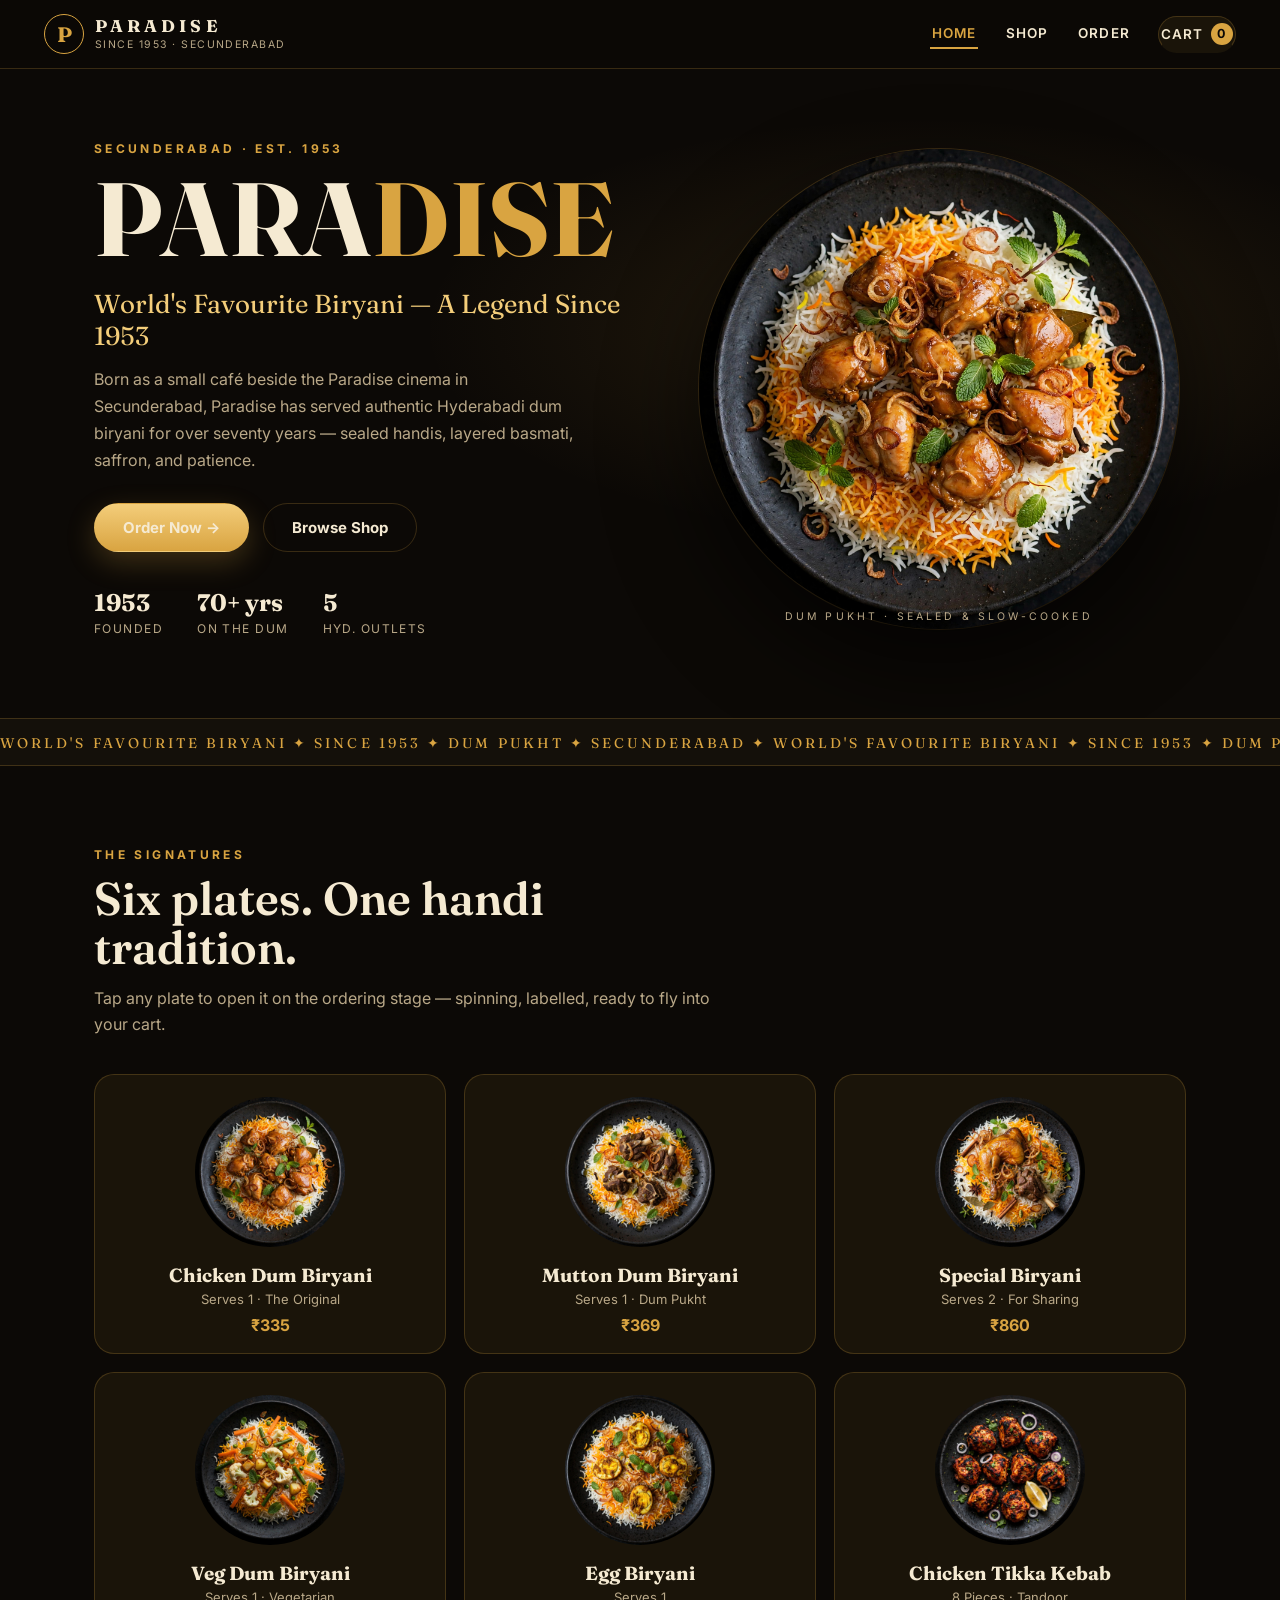
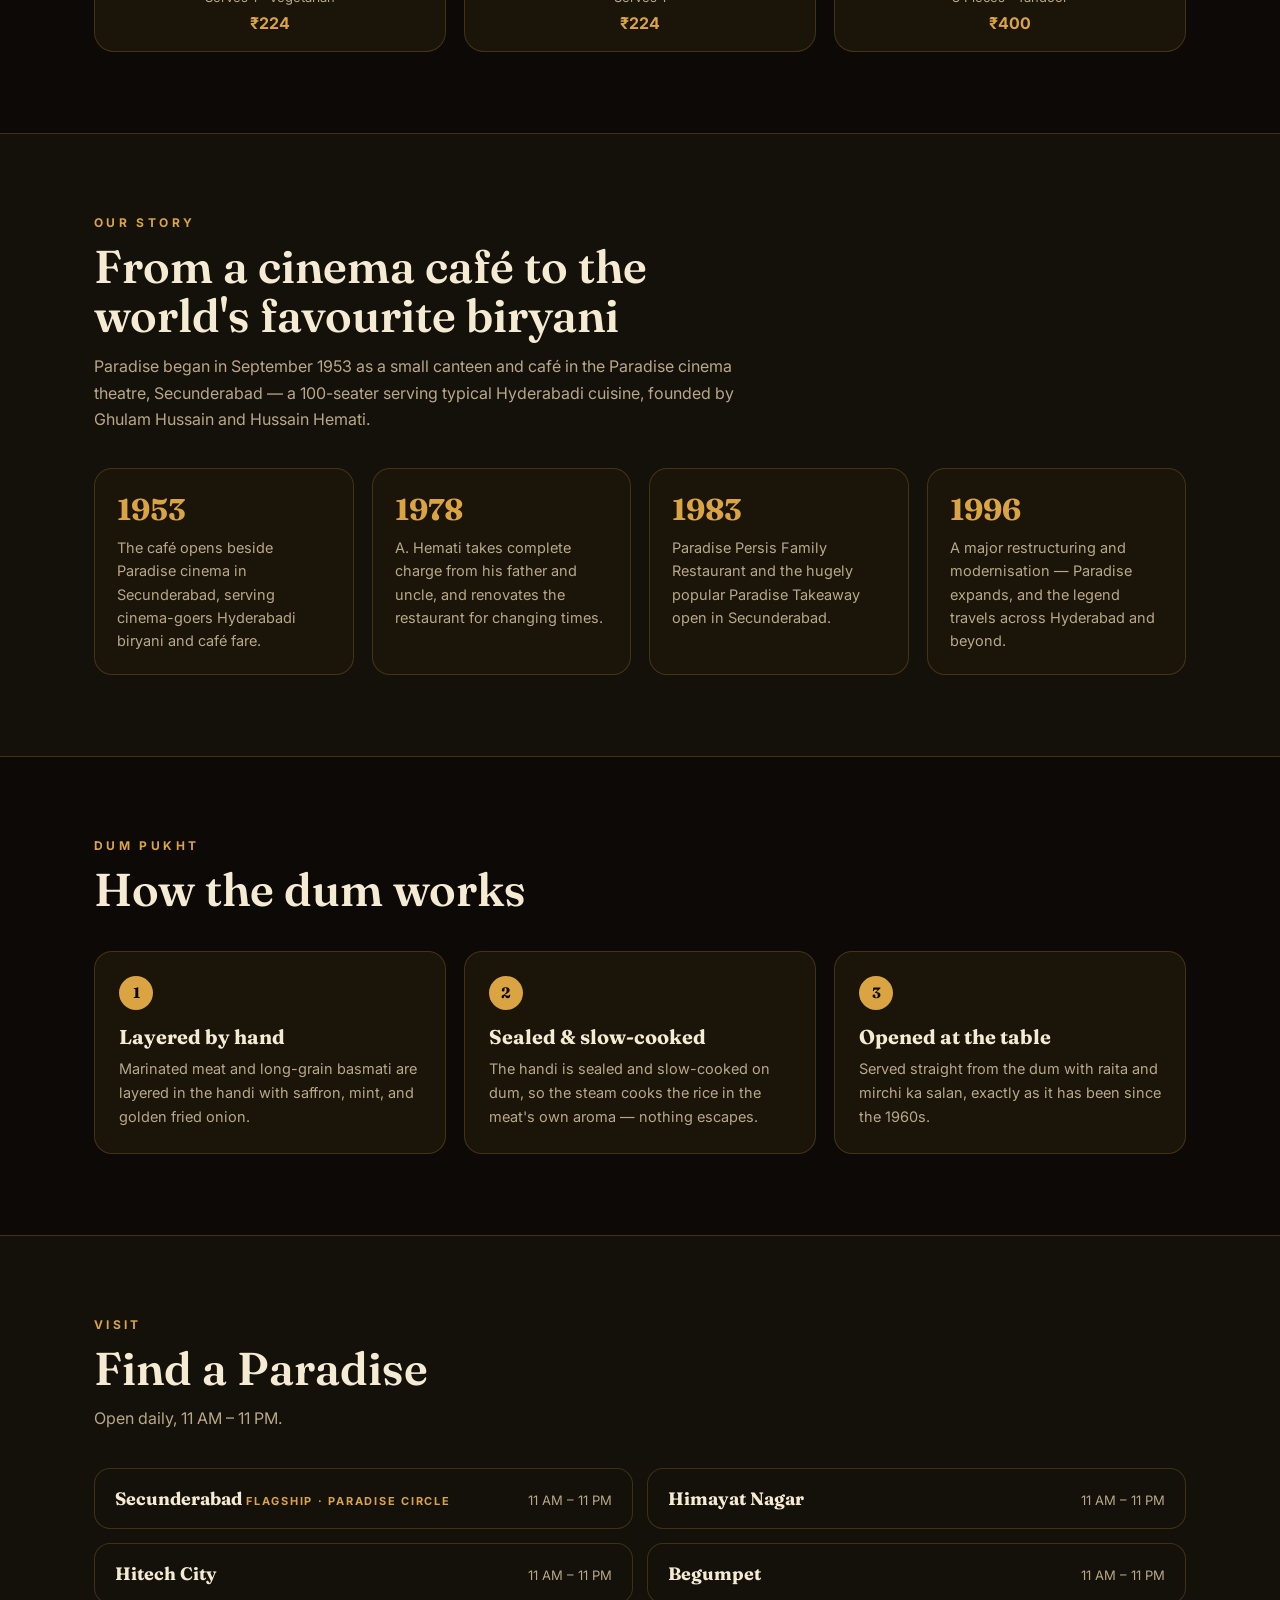
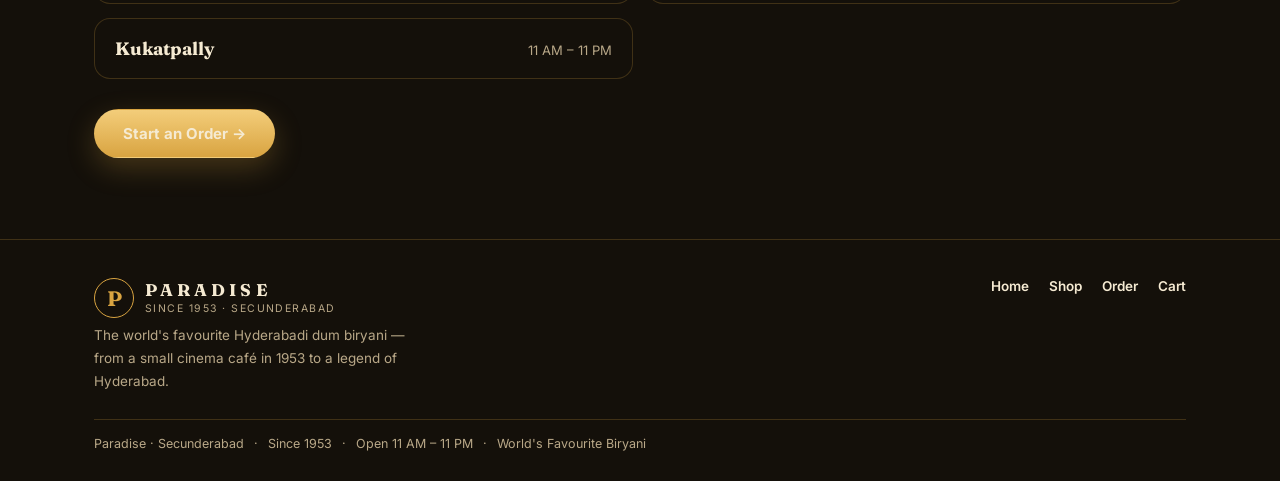
==== commit 835c9aaf: "Complete multi-page site: landing, shop, cart + order stage on shared localStorage cart" ====
--- a/index.html
+++ b/index.html
@@ -4,146 +4,133 @@
 <meta charset="UTF-8">
 <meta name="viewport" content="width=device-width, initial-scale=1.0, viewport-fit=cover">
 <title>Paradise Restaurant — World's Favourite Biryani | A Legend Since 1953</title>
-<meta name="description" content="Paradise, Secunderabad — a legend since 1953. Order the world's favourite Hyderabadi dum biryani.">
+<meta name="description" content="Paradise, Secunderabad — a legend since 1953. The world's favourite Hyderabadi dum biryani. Order online, browse the shop.">
 <link rel="icon" href="data:image/svg+xml,%3Csvg xmlns='http://www.w3.org/2000/svg' viewBox='0 0 64 64'%3E%3Ccircle cx='32' cy='32' r='30' fill='%230c0906' stroke='%23d9a441' stroke-width='2'/%3E%3Ctext x='32' y='44' font-family='Georgia,serif' font-size='34' font-weight='700' fill='%23d9a441' text-anchor='middle'%3EP%3C/text%3E%3C/svg%3E">
 <link rel="preconnect" href="https://fonts.googleapis.com">
 <link rel="preconnect" href="https://fonts.gstatic.com" crossorigin>
 <link href="https://fonts.googleapis.com/css2?family=Fraunces:opsz,wght@9..144,500;9..144,600;9..144,700&family=Inter:wght@400;500;600;700&display=swap" rel="stylesheet">
-<link rel="stylesheet" href="style.css">
+<link rel="stylesheet" href="site.css">
 </head>
-<body>
+<body class="site">
 
-<div class="loader" id="loader"><div class="loader-mark">P</div></div>
+<header class="sitenav">
+  <a class="brand" href="index.html">
+    <span class="brand-mark">P</span>
+    <span class="brand-text"><span class="brand-name">PARADISE</span><span class="brand-sub">Since 1953 · Secunderabad</span></span>
+  </a>
+  <nav class="navlinks">
+    <a href="index.html" class="active">Home</a>
+    <a href="shop.html">Shop</a>
+    <a href="order.html">Order</a>
+    <a class="cart-link" href="cart.html" id="navCart">Cart <span class="cart-badge" data-cart-count>0</span></a>
+  </nav>
+</header>
 
-<div class="bg-word" aria-hidden="true">PARADISE</div>
-<div class="bg-glow" aria-hidden="true"></div>
-
-<header class="topbar">
-  <div class="brand">
-    <div class="brand-mark">P</div>
-    <div class="brand-text">
-      <span class="brand-name">PARADISE</span>
-      <span class="brand-sub">Since 1953 · Secunderabad</span>
+<section class="hero-l">
+  <div class="wrap hero-grid">
+    <div>
+      <p class="eyebrow">Secunderabad · Est. 1953</p>
+      <h1 class="hero-word">PARA<em>DISE</em></h1>
+      <p class="hero-tag">World's Favourite Biryani — A Legend Since 1953</p>
+      <p class="hero-copy">Born as a small café beside the Paradise cinema in Secunderabad, Paradise has served authentic Hyderabadi dum biryani for over seventy years — sealed handis, layered basmati, saffron, and patience.</p>
+      <div class="hero-ctas">
+        <a class="btn btn-gold" href="order.html">Order Now →</a>
+        <a class="btn btn-ghost" href="shop.html">Browse Shop</a>
+      </div>
+      <div class="hero-stats">
+        <div class="hstat"><b>1953</b><span>Founded</span></div>
+        <div class="hstat"><b>70+ yrs</b><span>On the dum</span></div>
+        <div class="hstat"><b>5</b><span>Hyd. outlets</span></div>
+      </div>
+    </div>
+    <div class="hero-plate">
+      <img src="assets/chicken-biryani.jpg" alt="Chicken Dum Biryani, top-down on a dark plate, slowly spinning">
     </div>
   </div>
-  <div class="topbar-right">
-    <span class="topbar-note">World's Favourite Biryani</span>
-    <button class="cart-btn" id="cartBtn" aria-label="Open cart">
-      <svg viewBox="0 0 24 24" width="21" height="21" fill="none" stroke="currentColor" stroke-width="1.8" stroke-linecap="round" stroke-linejoin="round"><circle cx="9" cy="21" r="1.4"/><circle cx="19" cy="21" r="1.4"/><path d="M2.5 3h2l2.6 12.4a2 2 0 0 0 2 1.6h8.9a2 2 0 0 0 2-1.6L21.5 7H6"/></svg>
-      <span class="cart-count" id="cartCount">0</span>
-    </button>
+</section>
+
+<div class="marquee" aria-hidden="true"><span class="marquee-track" id="mqTrack"></span></div>
+
+<section class="sec">
+  <div class="wrap">
+    <div class="sec-head rv">
+      <p class="eyebrow">The Signatures</p>
+      <h2 class="sec-title">Six plates. One handi tradition.</h2>
+      <p class="sec-sub">Tap any plate to open it on the ordering stage — spinning, labelled, ready to fly into your cart.</p>
+    </div>
+    <div class="sig-grid" id="sigGrid"></div>
   </div>
-</header>
+</section>
 
-<main class="stage" id="stage">
+<section class="sec" style="background:var(--bg2);border-block:1px solid var(--line)">
+  <div class="wrap">
+    <div class="sec-head rv">
+      <p class="eyebrow">Our Story</p>
+      <h2 class="sec-title">From a cinema café to the world's favourite biryani</h2>
+      <p class="sec-sub">Paradise began in September 1953 as a small canteen and café in the Paradise cinema theatre, Secunderabad — a 100-seater serving typical Hyderabadi cuisine, founded by Ghulam Hussain and Hussain Hemati.</p>
+    </div>
+    <div class="timeline">
+      <div class="tl rv"><b>1953</b><p>The café opens beside Paradise cinema in Secunderabad, serving cinema-goers Hyderabadi biryani and café fare.</p></div>
+      <div class="tl rv"><b>1978</b><p>A. Hemati takes complete charge from his father and uncle, and renovates the restaurant for changing times.</p></div>
+      <div class="tl rv"><b>1983</b><p>Paradise Persis Family Restaurant and the hugely popular Paradise Takeaway open in Secunderabad.</p></div>
+      <div class="tl rv"><b>1996</b><p>A major restructuring and modernisation — Paradise expands, and the legend travels across Hyderabad and beyond.</p></div>
+    </div>
+  </div>
+</section>
 
-  <nav class="dish-list" id="dishList" aria-label="Dishes"></nav>
+<section class="sec">
+  <div class="wrap">
+    <div class="sec-head rv">
+      <p class="eyebrow">Dum Pukht</p>
+      <h2 class="sec-title">How the dum works</h2>
+    </div>
+    <div class="steps">
+      <div class="step rv"><div class="num">1</div><h3>Layered by hand</h3><p>Marinated meat and long-grain basmati are layered in the handi with saffron, mint, and golden fried onion.</p></div>
+      <div class="step rv"><div class="num">2</div><h3>Sealed &amp; slow-cooked</h3><p>The handi is sealed and slow-cooked on dum, so the steam cooks the rice in the meat's own aroma — nothing escapes.</p></div>
+      <div class="step rv"><div class="num">3</div><h3>Opened at the table</h3><p>Served straight from the dum with raita and mirchi ka salan, exactly as it has been since the 1960s.</p></div>
+    </div>
+  </div>
+</section>
 
-  <section class="plate-zone">
-    <div class="plate-wrap" id="plateWrap">
-      <div class="plate-tilt" id="plateTilt">
-        <div class="plate-roll" id="plateRoll">
-          <img class="plate-img" id="plateImg" src="assets/chicken-biryani.jpg" alt="Chicken Dum Biryani, top-down on a dark stoneware plate">
-          <div class="plate-shade" aria-hidden="true"></div>
-        </div>
+<section class="sec" style="background:var(--bg2);border-top:1px solid var(--line)">
+  <div class="wrap">
+    <div class="sec-head rv">
+      <p class="eyebrow">Visit</p>
+      <h2 class="sec-title">Find a Paradise</h2>
+      <p class="sec-sub">Open daily, 11 AM – 11 PM.</p>
+    </div>
+    <div class="outlets">
+      <div class="outlet rv"><div><b>Secunderabad</b> <span class="flag">Flagship · Paradise Circle</span></div><span>11 AM – 11 PM</span></div>
+      <div class="outlet rv"><div><b>Himayat Nagar</b></div><span>11 AM – 11 PM</span></div>
+      <div class="outlet rv"><div><b>Hitech City</b></div><span>11 AM – 11 PM</span></div>
+      <div class="outlet rv"><div><b>Begumpet</b></div><span>11 AM – 11 PM</span></div>
+      <div class="outlet rv"><div><b>Kukatpally</b></div><span>11 AM – 11 PM</span></div>
+    </div>
+    <div style="margin-top:30px" class="rv"><a class="btn btn-gold" href="order.html">Start an Order →</a></div>
+  </div>
+</section>
+
+<footer class="sitefoot">
+  <div class="wrap">
+    <div class="foot-grid">
+      <div>
+        <a class="brand" href="index.html" style="text-decoration:none;display:flex;align-items:center;gap:11px">
+          <span class="brand-mark">P</span>
+          <span class="brand-text"><span class="brand-name">PARADISE</span><span class="brand-sub">Since 1953 · Secunderabad</span></span>
+        </a>
+        <p>The world's favourite Hyderabadi dum biryani — from a small cinema café in 1953 to a legend of Hyderabad.</p>
       </div>
-      <svg class="callout-lines" id="calloutLines" viewBox="0 0 100 100" preserveAspectRatio="none" aria-hidden="true"></svg>
-      <div class="callouts" id="callouts"></div>
+      <nav class="foot-links">
+        <a href="index.html">Home</a><a href="shop.html">Shop</a><a href="order.html">Order</a><a href="cart.html">Cart</a>
+      </nav>
     </div>
-    <p class="plate-hint" id="plateHint">Sealed &amp; slow-cooked on dum · served with raita &amp; mirchi ka salan</p>
-  </section>
-
-  <aside class="dish-info">
-    <p class="info-eyebrow" id="infoTag">Serves 1 · The Original</p>
-    <h1 class="info-name" id="infoName">Chicken Dum Biryani</h1>
-    <p class="info-desc" id="infoDesc"></p>
-    <div class="info-price-row">
-      <span class="info-price" id="infoPrice">₹335</span>
-      <span class="info-per" id="infoPer">per plate</span>
-    </div>
-    <div class="info-actions">
-      <div class="qty-stepper" aria-label="Quantity">
-        <button class="qty-btn" id="qtyMinus" aria-label="Less">−</button>
-        <span class="qty-val" id="qtyVal">1</span>
-        <button class="qty-btn" id="qtyPlus" aria-label="More">+</button>
-      </div>
-      <button class="add-btn" id="addBtn">
-        <span>Add to order</span>
-        <span class="add-btn-price" id="addBtnPrice">₹335</span>
-      </button>
-    </div>
-    <p class="info-note">Pickup from Paradise, Secunderabad · orders close 30 minutes before pickup</p>
-  </aside>
-
-</main>
-
-<footer class="footline">
-  <span>Paradise · Secunderabad</span>
-  <span class="foot-dot">·</span><span>Since 1953</span>
-  <span class="foot-dot">·</span><span>Open 11 AM – 11 PM</span>
-  <span class="foot-dot">·</span><span class="foot-hide">World's Favourite Biryani</span>
+    <div class="foot-base"><span>Paradise · Secunderabad</span><span>·</span><span>Since 1953</span><span>·</span><span>Open 11 AM – 11 PM</span><span>·</span><span>World's Favourite Biryani</span></div>
+  </div>
 </footer>
 
-<button class="order-bar" id="orderBar">
-  <span class="order-bar-left" id="orderBarCount">0 items</span>
-  <span class="order-bar-cta">View order</span>
-  <span class="order-bar-total" id="orderBarTotal">₹0</span>
-</button>
+<a class="sticky-cartbar" id="stickyBar" href="cart.html"><span id="stickyCount">0 items</span><span>View Cart →</span><span id="stickyTotal">₹0</span></a>
 
-<div class="scrim" id="scrim"></div>
-<aside class="cart" id="cart" aria-label="Your order">
-  <div class="cart-head">
-    <div>
-      <h2 class="cart-title">Your order</h2>
-      <p class="cart-sub">Paradise · Secunderabad</p>
-    </div>
-    <button class="cart-close" id="cartClose" aria-label="Close cart">✕</button>
-  </div>
-
-  <div class="cart-view" id="cartView">
-    <div class="mode-toggle" aria-label="Pickup or delivery">
-      <button class="mode-btn active" id="modePickup" data-mode="pickup">Pickup</button>
-      <button class="mode-btn" id="modeDelivery" data-mode="delivery">Delivery</button>
-    </div>
-
-    <div class="cart-items" id="cartItems"></div>
-    <p class="cart-empty" id="cartEmpty">Your plate is empty.<br>Add a biryani to begin.</p>
-
-    <div class="cart-fields">
-      <label class="field" id="addressField" hidden>
-        <span>Delivery address</span>
-        <textarea id="custAddress" rows="2" placeholder="House no, street, area"></textarea>
-      </label>
-      <label class="field">
-        <span>Your name</span>
-        <input id="custName" type="text" placeholder="Name for the order" autocomplete="name">
-      </label>
-    </div>
-
-    <div class="cart-totals">
-      <div class="tot-row"><span>Subtotal</span><span id="totSubtotal">₹0</span></div>
-      <div class="tot-row" id="deliveryRow" hidden><span>Delivery</span><span id="totDelivery">₹40</span></div>
-      <div class="tot-row tot-grand"><span>Total</span><span id="totGrand">₹0</span></div>
-    </div>
-    <p class="cart-note">Orders close 30 minutes before pickup.</p>
-    <button class="checkout-btn" id="checkoutBtn">Place order</button>
-  </div>
-
-  <div class="confirm-view" id="confirmView" hidden>
-    <div class="confirm-seal">✓</div>
-    <h3 class="confirm-title">Order confirmed</h3>
-    <p class="confirm-text">Thank you — the handi is on the dum.</p>
-    <div class="confirm-card">
-      <div class="confirm-row"><span>Receipt no.</span><strong id="confirmReceipt">PRD-000000</strong></div>
-      <div class="confirm-row"><span id="confirmWhenLabel">Pickup time</span><strong id="confirmWhen">—</strong></div>
-      <div class="confirm-row"><span>Mode</span><strong id="confirmMode">Pickup</strong></div>
-      <div class="confirm-row"><span>Total</span><strong id="confirmTotal">₹0</strong></div>
-    </div>
-    <div class="confirm-items" id="confirmItems"></div>
-    <button class="checkout-btn" id="confirmDone">Done</button>
-  </div>
-</aside>
-
-<script src="app.js"></script>
+<script src="cart.js"></script>
+<script src="landing.js"></script>
 </body>
 </html>
--- a/site.css
+++ b/site.css
@@ -0,0 +1,204 @@
+/* Paradise — shared site styles (landing / shop / cart) + order-page nav links.
+   Same tokens as style.css: near-black warm, gold/saffron, Fraunces + Inter. */
+:root{
+  --bg:#0c0906; --bg2:#14100a; --panel:#1a1409; --line:rgba(217,164,65,.22);
+  --gold:#d9a441; --gold2:#f3cd7a; --cream:#f5ead2; --muted:#b9a888; --red:#b3402e;
+  --serif:'Fraunces',Georgia,serif; --sans:'Inter',system-ui,sans-serif;
+}
+*{box-sizing:border-box}
+html{scroll-behavior:smooth}
+body.site{margin:0;background:var(--bg);color:var(--cream);font-family:var(--sans);-webkit-font-smoothing:antialiased;overflow-x:clip}
+body.site a{color:inherit}
+img{max-width:100%}
+
+/* ---------- shared nav ---------- */
+.sitenav{position:sticky;top:0;z-index:60;display:flex;align-items:center;gap:28px;
+  padding:14px clamp(16px,4vw,44px);background:rgba(12,9,6,.9);backdrop-filter:blur(10px);
+  border-bottom:1px solid var(--line)}
+.sitenav .brand{display:flex;align-items:center;gap:11px;text-decoration:none;margin-right:auto}
+.brand-mark{width:40px;height:40px;border-radius:50%;border:1.5px solid var(--gold);display:flex;align-items:center;justify-content:center;
+  font-family:var(--serif);font-weight:700;font-size:21px;color:var(--gold);flex:none}
+.brand-text{display:flex;flex-direction:column;line-height:1.1}
+.brand-name{font-family:var(--serif);font-weight:700;letter-spacing:.24em;font-size:17px}
+.brand-sub{font-size:10.5px;letter-spacing:.14em;color:var(--muted);text-transform:uppercase;margin-top:3px}
+.navlinks{display:flex;gap:26px;align-items:center}
+.navlinks a{text-decoration:none;font-size:13.5px;font-weight:600;letter-spacing:.08em;text-transform:uppercase;color:var(--muted);padding:6px 2px;border-bottom:2px solid transparent}
+.navlinks a:hover{color:var(--cream)}
+.navlinks a.active{color:var(--gold);border-color:var(--gold)}
+.cart-link{display:inline-flex;align-items:center;gap:8px;text-decoration:none;border:1px solid var(--line);
+  border-radius:999px;padding:8px 15px;font-weight:600;font-size:13.5px;background:var(--panel)}
+.cart-link:hover{border-color:var(--gold)}
+.cart-badge{background:var(--gold);color:#0c0906;border-radius:999px;min-width:22px;height:22px;display:inline-flex;align-items:center;justify-content:center;font-size:12.5px;font-weight:700;padding:0 6px}
+@keyframes pop{0%{transform:scale(1)}35%{transform:scale(1.22)}100%{transform:scale(1)}}
+.pop{animation:pop .38s ease}
+@media(max-width:640px){ .navlinks{gap:15px} .navlinks a{font-size:12px} .brand-sub{display:none} .brand-name{font-size:15px} }
+@media(max-width:480px){
+  .sitenav{gap:10px;padding:11px 12px;flex-wrap:wrap}
+  .sitenav .brand{gap:8px}
+  .brand-mark{width:34px;height:34px;font-size:18px}
+  .brand-name{font-size:13.5px;letter-spacing:.16em}
+  .navlinks{gap:11px;flex-wrap:wrap;row-gap:7px;justify-content:flex-end;min-width:0}
+  .navlinks a{font-size:11px;letter-spacing:.04em}
+  .cart-link{padding:6px 10px;font-size:12px;gap:6px}
+  .cart-badge{min-width:19px;height:19px;font-size:11px}
+}
+
+/* nav links inside the order-stage topbar */
+.pagenav{display:flex;gap:18px;margin-right:18px}
+.pagenav a{text-decoration:none;font-size:12.5px;font-weight:600;letter-spacing:.08em;text-transform:uppercase;color:var(--muted)}
+.pagenav a:hover{color:var(--gold2,#f3cd7a)}
+@media(max-width:860px){ .pagenav{gap:12px;margin-right:10px} .pagenav a{font-size:11.5px} }
+
+/* ---------- buttons / reveal ---------- */
+.btn{display:inline-flex;align-items:center;gap:10px;text-decoration:none;font-weight:700;font-size:15px;
+  border-radius:999px;padding:14px 28px;border:1px solid transparent;cursor:pointer;transition:transform .15s ease,box-shadow .15s ease}
+.btn:active{transform:scale(.97)}
+.btn-gold{background:linear-gradient(180deg,var(--gold2),var(--gold));color:#191104;box-shadow:0 10px 28px rgba(217,164,65,.25)}
+.btn-gold:hover{box-shadow:0 14px 34px rgba(217,164,65,.4)}
+.btn-ghost{background:transparent;color:var(--cream);border-color:var(--line)}
+.btn-ghost:hover{border-color:var(--gold)}
+.rv{opacity:0;transform:translateY(26px);transition:opacity .7s ease,transform .7s ease}
+.rv.in{opacity:1;transform:none}
+@media(prefers-reduced-motion:reduce){ .rv{opacity:1;transform:none;transition:none} }
+
+.wrap{max-width:1180px;margin:0 auto;padding:0 clamp(16px,4vw,44px)}
+.sec{padding:clamp(56px,9vh,96px) 0}
+.sec-head{max-width:640px;margin-bottom:36px}
+.eyebrow{font-size:12px;letter-spacing:.28em;text-transform:uppercase;color:var(--gold);font-weight:700;margin:0 0 12px}
+.sec-title{font-family:var(--serif);font-size:clamp(30px,4.4vw,46px);line-height:1.08;margin:0 0 12px;font-weight:600}
+.sec-sub{color:var(--muted);line-height:1.65;margin:0}
+
+/* ---------- landing hero ---------- */
+.hero-l{position:relative;overflow:hidden;padding:clamp(48px,8vh,84px) 0 clamp(56px,9vh,90px);
+  background:radial-gradient(60% 50% at 72% 40%,rgba(217,164,65,.13),transparent 65%),var(--bg)}
+.hero-grid{display:grid;grid-template-columns:1.05fr .95fr;gap:clamp(24px,4vw,56px);align-items:center}
+.hero-word{font-family:var(--serif);font-weight:700;font-size:clamp(52px,8.5vw,104px);line-height:.98;letter-spacing:.01em;margin:0}
+.hero-word em{font-style:normal;color:var(--gold)}
+.hero-tag{font-family:var(--serif);font-size:clamp(19px,2.4vw,26px);color:var(--gold2);margin:18px 0 14px}
+.hero-copy{color:var(--muted);line-height:1.7;max-width:480px;margin:0 0 28px}
+.hero-ctas{display:flex;gap:14px;flex-wrap:wrap}
+.hero-stats{display:flex;gap:34px;margin-top:36px;flex-wrap:wrap}
+.hstat b{font-family:var(--serif);font-size:24px;color:var(--cream);display:block}
+.hstat span{font-size:12px;letter-spacing:.12em;text-transform:uppercase;color:var(--muted)}
+.hero-plate{position:relative;display:flex;align-items:center;justify-content:center}
+.hero-plate img{width:min(480px,86vw);aspect-ratio:1;border-radius:50%;object-fit:cover;
+  box-shadow:0 40px 90px rgba(0,0,0,.65),0 0 0 1px var(--line);animation:spinSlow 46s linear infinite}
+.hero-plate::after{content:'DUM PUKHT · SEALED & SLOW-COOKED';position:absolute;bottom:6px;left:50%;transform:translateX(-50%);
+  font-size:10.5px;letter-spacing:.3em;color:var(--muted);white-space:nowrap}
+@keyframes spinSlow{to{transform:rotate(360deg)}}
+@media(prefers-reduced-motion:reduce){ .hero-plate img{animation:none} }
+.marquee{border-block:1px solid var(--line);padding:13px 0;overflow:hidden;white-space:nowrap;background:var(--bg2)}
+.marquee-track{display:inline-block;animation:mq 26s linear infinite;font-family:var(--serif);letter-spacing:.22em;font-size:14px;color:var(--gold)}
+@keyframes mq{to{transform:translateX(-50%)}}
+@media(max-width:860px){ .hero-grid{grid-template-columns:1fr} .hero-plate{order:-1} .hero-plate img{width:min(320px,80vw)} }
+
+/* ---------- signature strip ---------- */
+.sig-grid{display:grid;grid-template-columns:repeat(3,1fr);gap:18px}
+.sig-card{display:block;text-decoration:none;background:var(--panel);border:1px solid var(--line);border-radius:20px;padding:18px;text-align:center;transition:transform .2s ease,border-color .2s ease}
+.sig-card:hover{transform:translateY(-5px);border-color:var(--gold)}
+.sig-card img{width:150px;height:150px;border-radius:50%;object-fit:cover;margin:4px auto 12px;transition:transform .8s ease}
+.sig-card:hover img{transform:rotate(40deg)}
+.sig-card h3{font-family:var(--serif);margin:0 0 4px;font-size:19px}
+.sig-card p{margin:0;color:var(--muted);font-size:13px}
+.sig-card .sig-price{color:var(--gold);font-weight:700;margin-top:8px;display:block}
+@media(max-width:860px){ .sig-grid{grid-template-columns:repeat(2,1fr)} }
+@media(max-width:480px){ .sig-grid{grid-template-columns:1fr 1fr;gap:12px} .sig-card img{width:104px;height:104px} .sig-card h3{font-size:16px} }
+
+/* ---------- story / steps / outlets ---------- */
+.timeline{display:grid;grid-template-columns:repeat(4,1fr);gap:18px}
+.tl{background:var(--panel);border:1px solid var(--line);border-radius:18px;padding:22px}
+.tl b{font-family:var(--serif);font-size:30px;color:var(--gold);display:block;margin-bottom:8px}
+.tl p{margin:0;color:var(--muted);line-height:1.6;font-size:14.5px}
+@media(max-width:860px){ .timeline{grid-template-columns:1fr 1fr} }
+@media(max-width:480px){ .timeline{grid-template-columns:1fr} }
+.steps{display:grid;grid-template-columns:repeat(3,1fr);gap:18px}
+.step{background:var(--panel);border:1px solid var(--line);border-radius:18px;padding:24px}
+.step .num{font-family:var(--serif);font-size:15px;color:#0c0906;background:var(--gold);width:34px;height:34px;border-radius:50%;display:flex;align-items:center;justify-content:center;font-weight:700;margin-bottom:14px}
+.step h3{font-family:var(--serif);margin:0 0 8px;font-size:20px}
+.step p{margin:0;color:var(--muted);line-height:1.65;font-size:14.5px}
+@media(max-width:860px){ .steps{grid-template-columns:1fr} }
+.outlets{display:grid;grid-template-columns:repeat(2,1fr);gap:14px}
+.outlet{border:1px solid var(--line);border-radius:16px;padding:18px 20px;background:var(--bg2);display:flex;justify-content:space-between;gap:12px;align-items:baseline}
+.outlet b{font-family:var(--serif);font-size:18px}
+.outlet span{color:var(--muted);font-size:13px;white-space:nowrap}
+.outlet .flag{color:var(--gold);font-size:11px;letter-spacing:.16em;text-transform:uppercase;font-weight:700}
+@media(max-width:640px){ .outlets{grid-template-columns:1fr} }
+
+/* ---------- footer ---------- */
+.sitefoot{border-top:1px solid var(--line);background:var(--bg2);padding:38px 0 30px;margin-top:0}
+.foot-grid{display:flex;gap:26px;flex-wrap:wrap;justify-content:space-between;align-items:flex-start}
+.sitefoot p{color:var(--muted);font-size:13.5px;line-height:1.7;margin:6px 0 0;max-width:340px}
+.foot-links{display:flex;gap:20px}
+.foot-links a{text-decoration:none;color:var(--muted);font-size:13.5px;font-weight:600}
+.foot-links a:hover{color:var(--gold)}
+.foot-base{margin-top:26px;padding-top:16px;border-top:1px solid var(--line);color:var(--muted);font-size:12.5px;display:flex;gap:10px;flex-wrap:wrap}
+
+/* ---------- shop ---------- */
+.shop-tools{display:flex;gap:14px;flex-wrap:wrap;align-items:center;margin-bottom:22px}
+.chips{display:flex;gap:9px;flex-wrap:wrap}
+.chip{border:1px solid var(--line);background:var(--panel);color:var(--muted);border-radius:999px;padding:9px 17px;font:600 13.5px var(--sans);cursor:pointer}
+.chip:hover{color:var(--cream)}
+.chip.active{background:var(--gold);color:#191104;border-color:var(--gold)}
+.searchbox{margin-left:auto;background:var(--panel);border:1px solid var(--line);border-radius:999px;padding:11px 18px;color:var(--cream);font:500 14px var(--sans);min-width:220px;outline:none}
+.searchbox:focus{border-color:var(--gold)}
+@media(max-width:640px){ .searchbox{margin-left:0;width:100%} }
+.shop-grid{display:grid;grid-template-columns:repeat(3,1fr);gap:18px}
+.pcard{background:var(--panel);border:1px solid var(--line);border-radius:20px;overflow:hidden;display:flex;flex-direction:column}
+.pcard-img{height:190px;background:radial-gradient(circle at 50% 38%,#241a0d,#120d06);display:flex;align-items:center;justify-content:center;position:relative}
+.pcard-img img{width:158px;height:158px;border-radius:50%;object-fit:cover;transition:transform .8s ease}
+.pcard:hover .pcard-img img{transform:rotate(36deg)}
+.pcard-initial{font-family:var(--serif);font-size:64px;color:var(--gold);width:158px;height:158px;border-radius:50%;border:1.5px dashed var(--line);display:flex;align-items:center;justify-content:center}
+.pcard-tag{position:absolute;top:12px;left:14px;font-size:10.5px;letter-spacing:.16em;text-transform:uppercase;color:var(--gold);font-weight:700}
+.pcard-body{padding:18px;display:flex;flex-direction:column;gap:7px;flex:1}
+.pcard-body h3{font-family:var(--serif);margin:0;font-size:20px}
+.pcard-body p{margin:0;color:var(--muted);font-size:14px;line-height:1.6;flex:1}
+.pcard-foot{display:flex;align-items:center;justify-content:space-between;margin-top:10px}
+.pcard-price{font-family:var(--serif);font-size:21px;color:var(--gold2)}
+.pcard-noprice{color:var(--muted);font-size:13px;font-style:italic}
+.add-small{background:linear-gradient(180deg,var(--gold2),var(--gold));color:#191104;border:none;font:700 14px var(--sans);border-radius:999px;padding:11px 20px;cursor:pointer}
+.add-small:active{transform:scale(.96)}
+.shop-empty{color:var(--muted);text-align:center;padding:44px 0;display:none}
+@media(max-width:960px){ .shop-grid{grid-template-columns:repeat(2,1fr)} }
+@media(max-width:560px){ .shop-grid{grid-template-columns:1fr} }
+
+/* ---------- cart page ---------- */
+.cart-layout{display:grid;grid-template-columns:1.5fr 1fr;gap:22px;align-items:start}
+@media(max-width:900px){ .cart-layout{grid-template-columns:1fr} }
+.panel{background:var(--panel);border:1px solid var(--line);border-radius:20px;padding:24px}
+.panel h2{font-family:var(--serif);margin:0 0 18px;font-size:24px}
+.cline{display:flex;gap:15px;padding:15px 0;border-bottom:1px solid var(--line);align-items:center}
+.cline:last-child{border-bottom:none}
+.cline img,.cline .cline-disc{width:66px;height:66px;border-radius:50%;object-fit:cover;flex:none}
+.cline .cline-disc{background:radial-gradient(circle at 35% 30%,#f3cd7a,#d9a441);color:#0c0906;font-family:var(--serif);font-weight:700;font-size:26px;display:flex;align-items:center;justify-content:center}
+.cline-body{flex:1;min-width:0}
+.cline-top{display:flex;justify-content:space-between;gap:10px;align-items:baseline}
+.cline-name{font-family:var(--serif);font-size:17.5px}
+.cline-price{font-weight:700;color:var(--gold2);white-space:nowrap}
+.cline-controls{display:flex;gap:12px;align-items:center;margin-top:9px;flex-wrap:wrap}
+.stepper{display:inline-flex;align-items:center;gap:2px;border:1px solid var(--line);border-radius:999px;overflow:hidden}
+.stepper button{width:30px;height:30px;background:transparent;border:none;color:var(--cream);font-size:16px;cursor:pointer}
+.stepper span{min-width:24px;text-align:center;font-weight:700}
+select.spice{background:var(--bg2);color:var(--cream);border:1px solid var(--line);border-radius:999px;padding:6px 11px;font:600 12.5px var(--sans)}
+.remove-btn{background:none;border:none;color:var(--red);font:600 12.5px var(--sans);cursor:pointer;padding:4px}
+.mode-toggle{display:flex;background:var(--bg2);border:1px solid var(--line);border-radius:999px;padding:4px;margin-bottom:18px}
+.mode-toggle button{flex:1;border:none;background:transparent;color:var(--muted);font:700 14px var(--sans);padding:10px;border-radius:999px;cursor:pointer}
+.mode-toggle button.active{background:var(--gold);color:#191104}
+.field{display:block;margin-bottom:14px}
+.field span{display:block;font-size:12px;letter-spacing:.1em;text-transform:uppercase;color:var(--muted);margin-bottom:7px;font-weight:700}
+.field input,.field textarea{width:100%;background:var(--bg2);border:1px solid var(--line);border-radius:12px;color:var(--cream);font:500 15px var(--sans);padding:12px 14px;outline:none;resize:vertical}
+.field input:focus,.field textarea:focus{border-color:var(--gold)}
+.tot-row{display:flex;justify-content:space-between;padding:7px 0;color:var(--muted)}
+.tot-row.grand{border-top:1px solid var(--line);margin-top:8px;padding-top:13px;color:var(--cream);font-weight:700;font-size:17px}
+.tot-row.grand span:last-child{color:var(--gold2);font-family:var(--serif);font-size:20px}
+.place-btn{width:100%;margin-top:14px;justify-content:center}
+.place-btn:disabled{opacity:.45;cursor:not-allowed}
+.cart-empty-page{text-align:center;color:var(--muted);padding:20px 0 8px;line-height:1.7}
+.confirm-card{border:1px solid var(--line);border-radius:14px;padding:6px 16px;margin:16px 0;background:var(--bg2)}
+.confirm-row{display:flex;justify-content:space-between;padding:10px 0;border-bottom:1px solid var(--line)}
+.confirm-row:last-child{border-bottom:none}
+.confirm-row span{color:var(--muted)}
+.confirm-seal{width:58px;height:58px;border-radius:50%;background:var(--gold);color:#191104;font-size:27px;display:flex;align-items:center;justify-content:center;margin-bottom:14px}
+.note-line{color:var(--muted);font-size:13px;margin-top:12px}
+.sticky-cartbar{position:fixed;left:12px;right:12px;bottom:12px;z-index:55;display:none;align-items:center;justify-content:space-between;gap:10px;
+  background:linear-gradient(180deg,var(--gold2),var(--gold));color:#191104;border-radius:999px;padding:13px 20px;text-decoration:none;font-weight:700;box-shadow:0 14px 34px rgba(0,0,0,.5)}
+@media(max-width:860px){ .sticky-cartbar.show{display:flex} body.site{padding-bottom:0} }
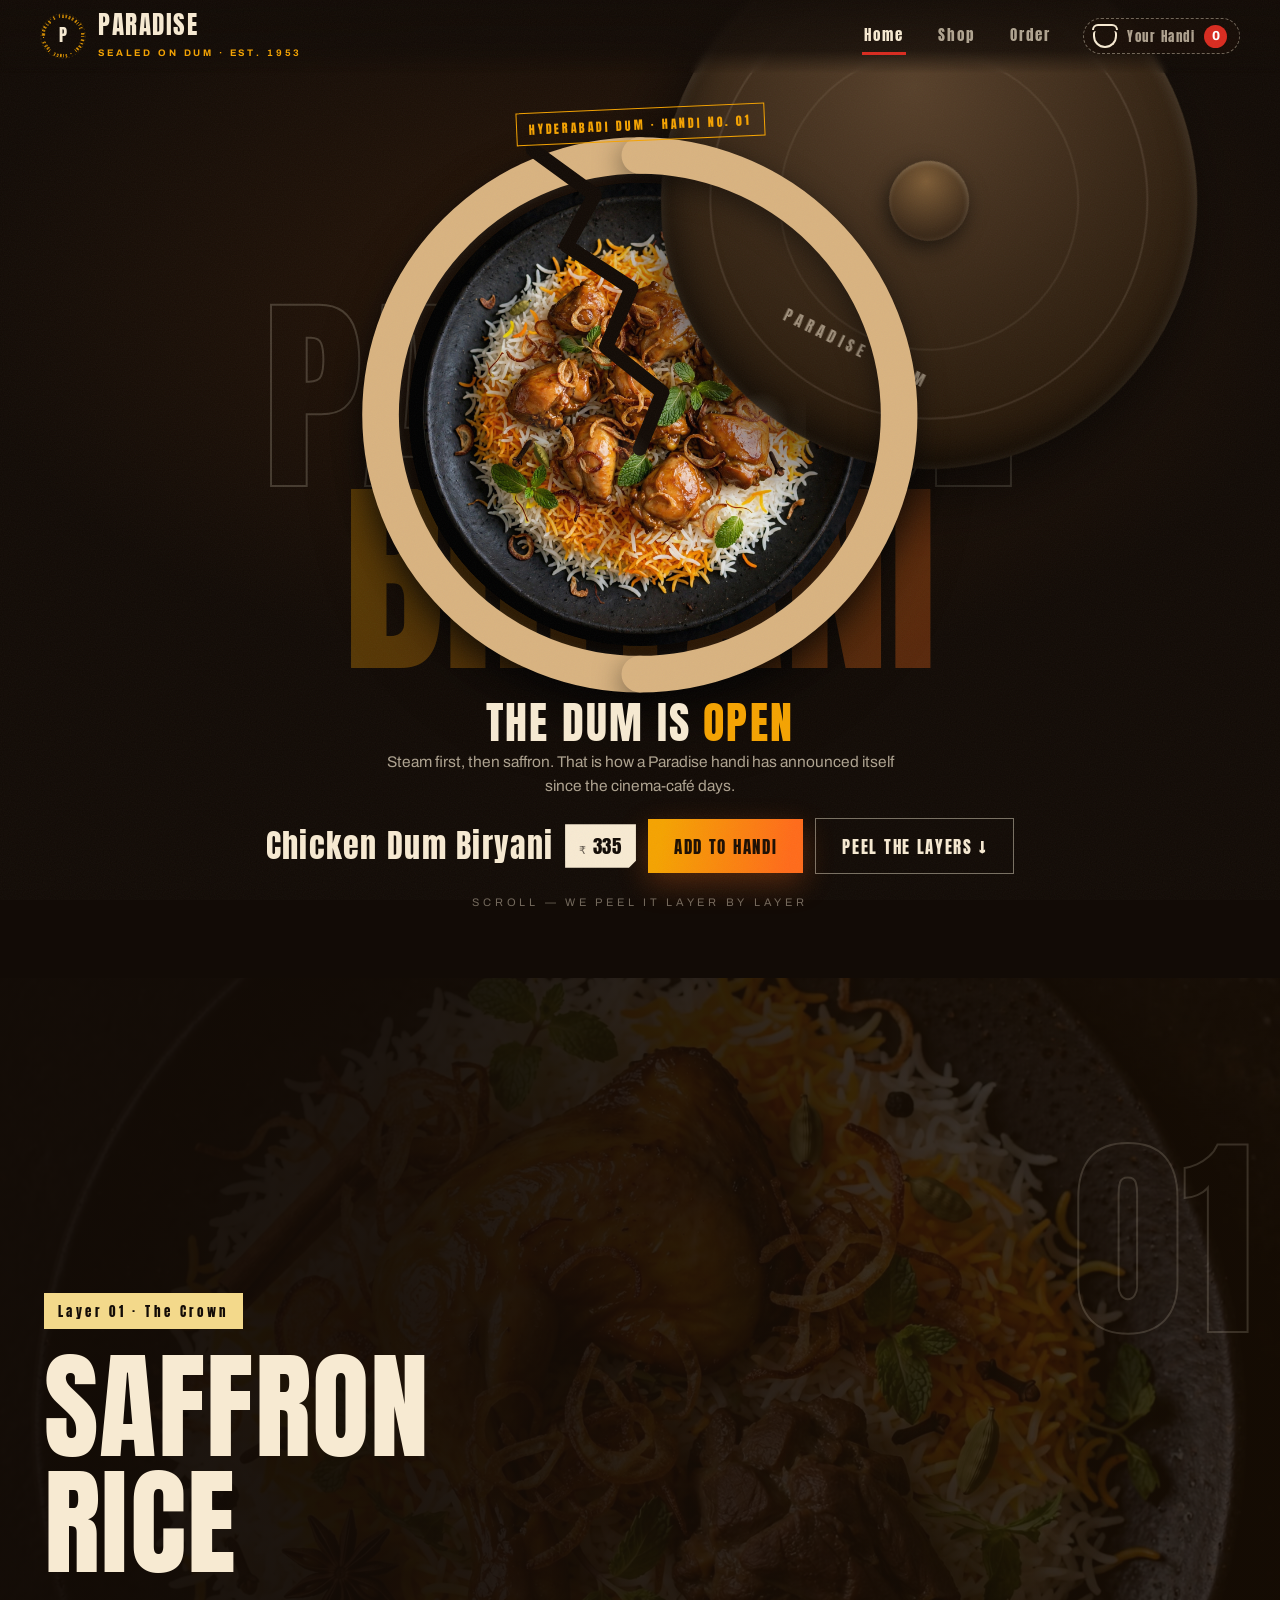
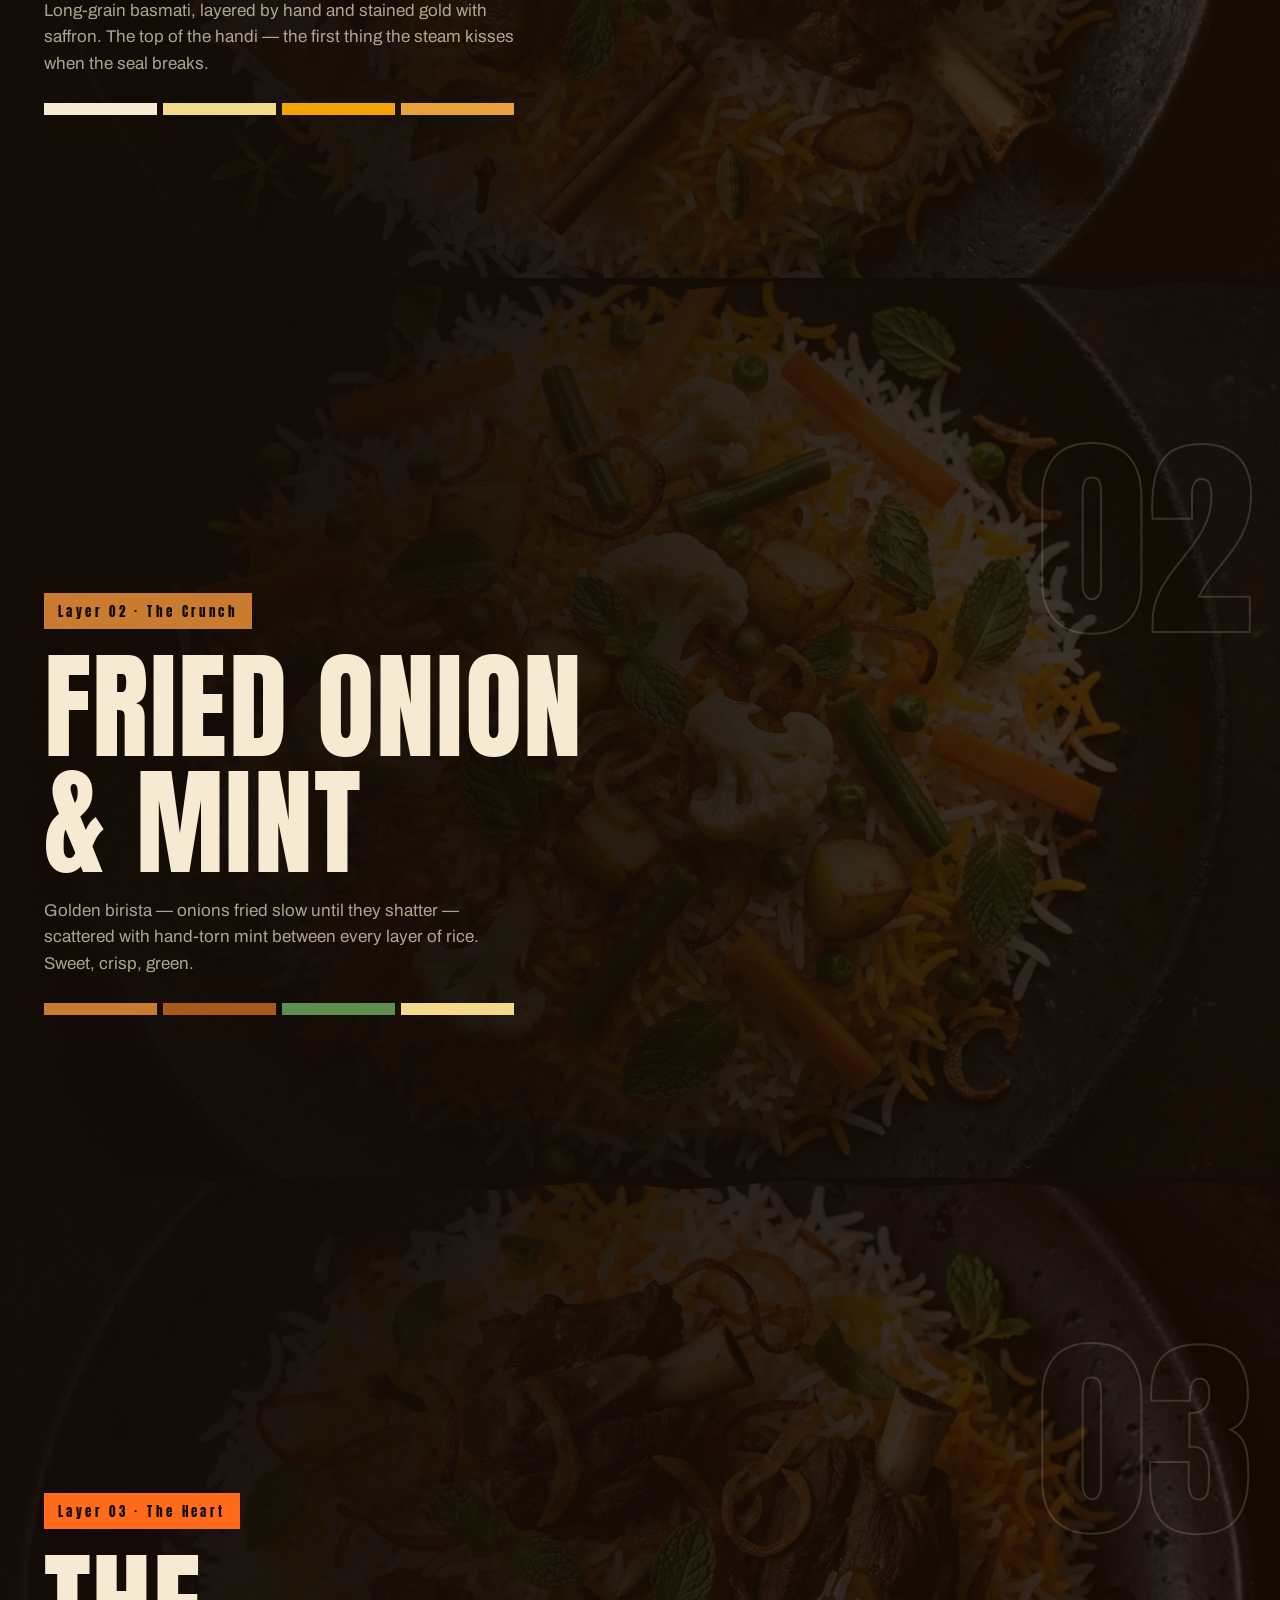
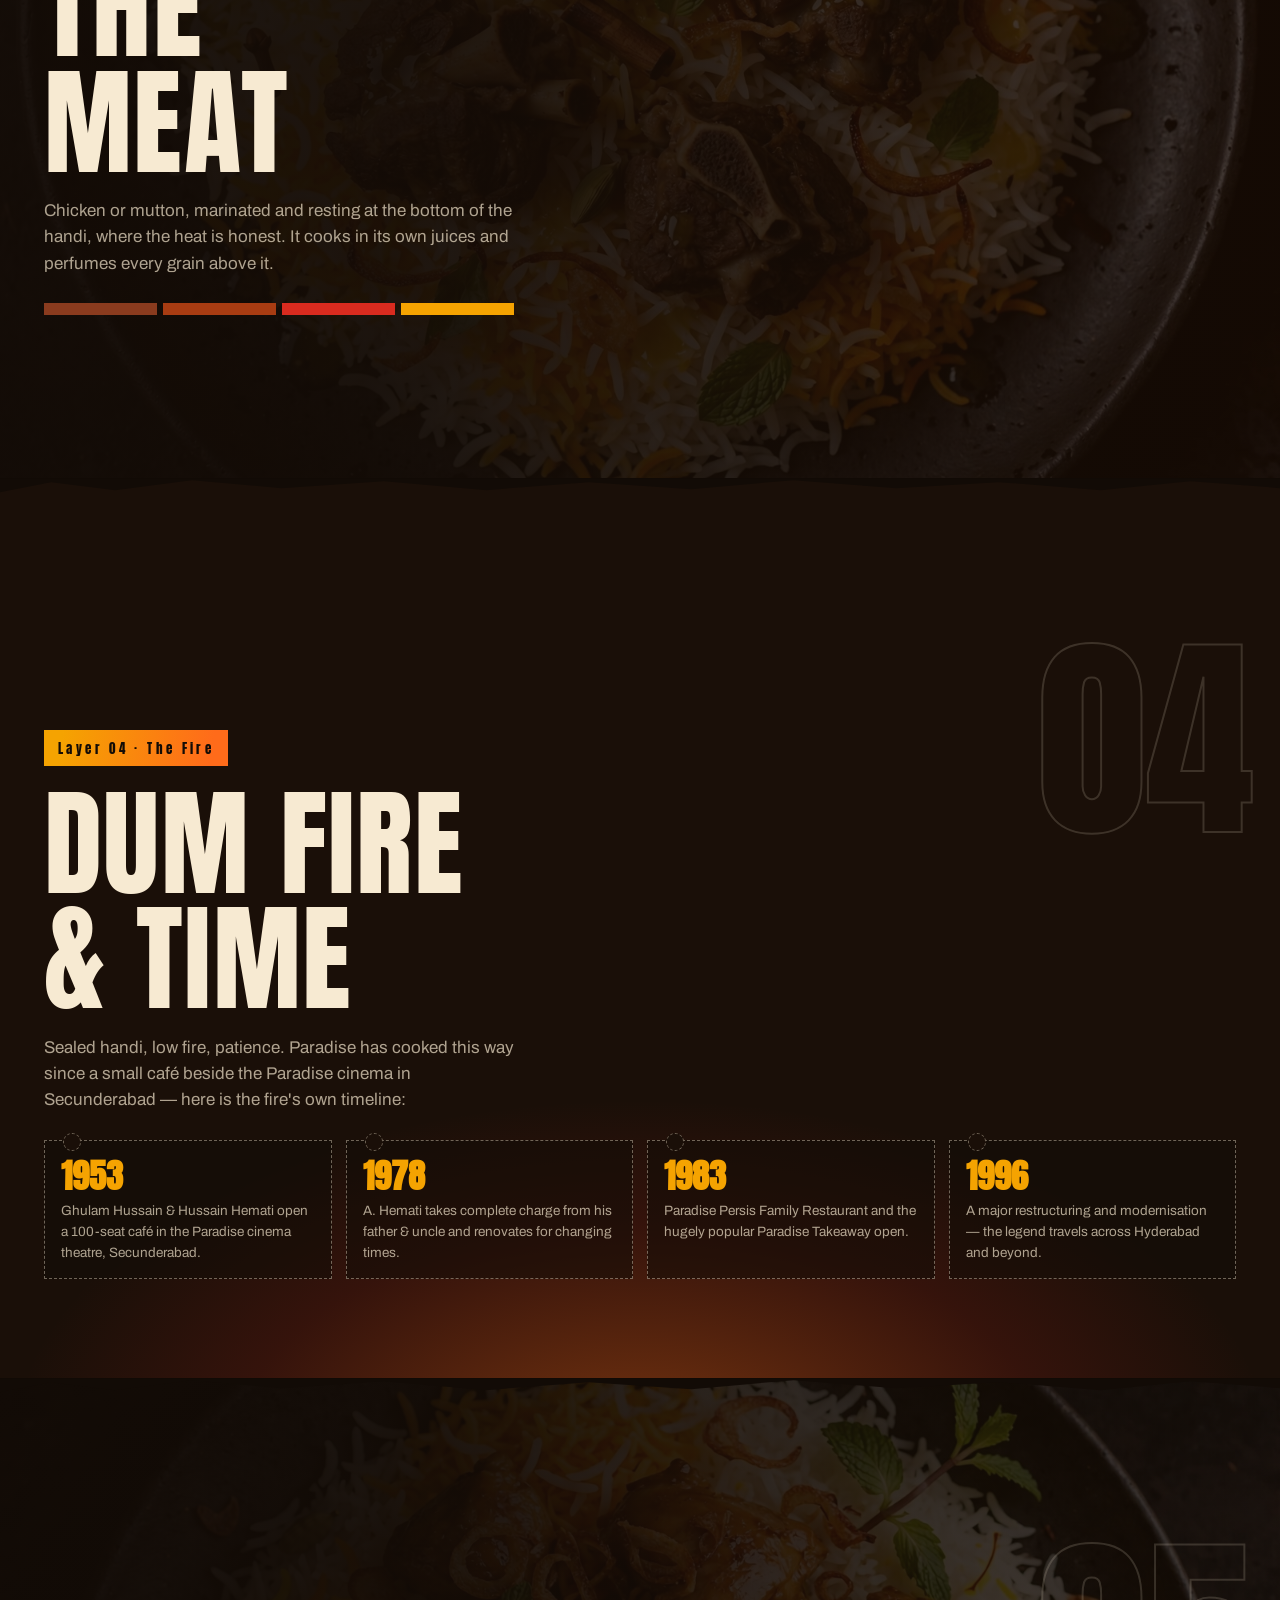
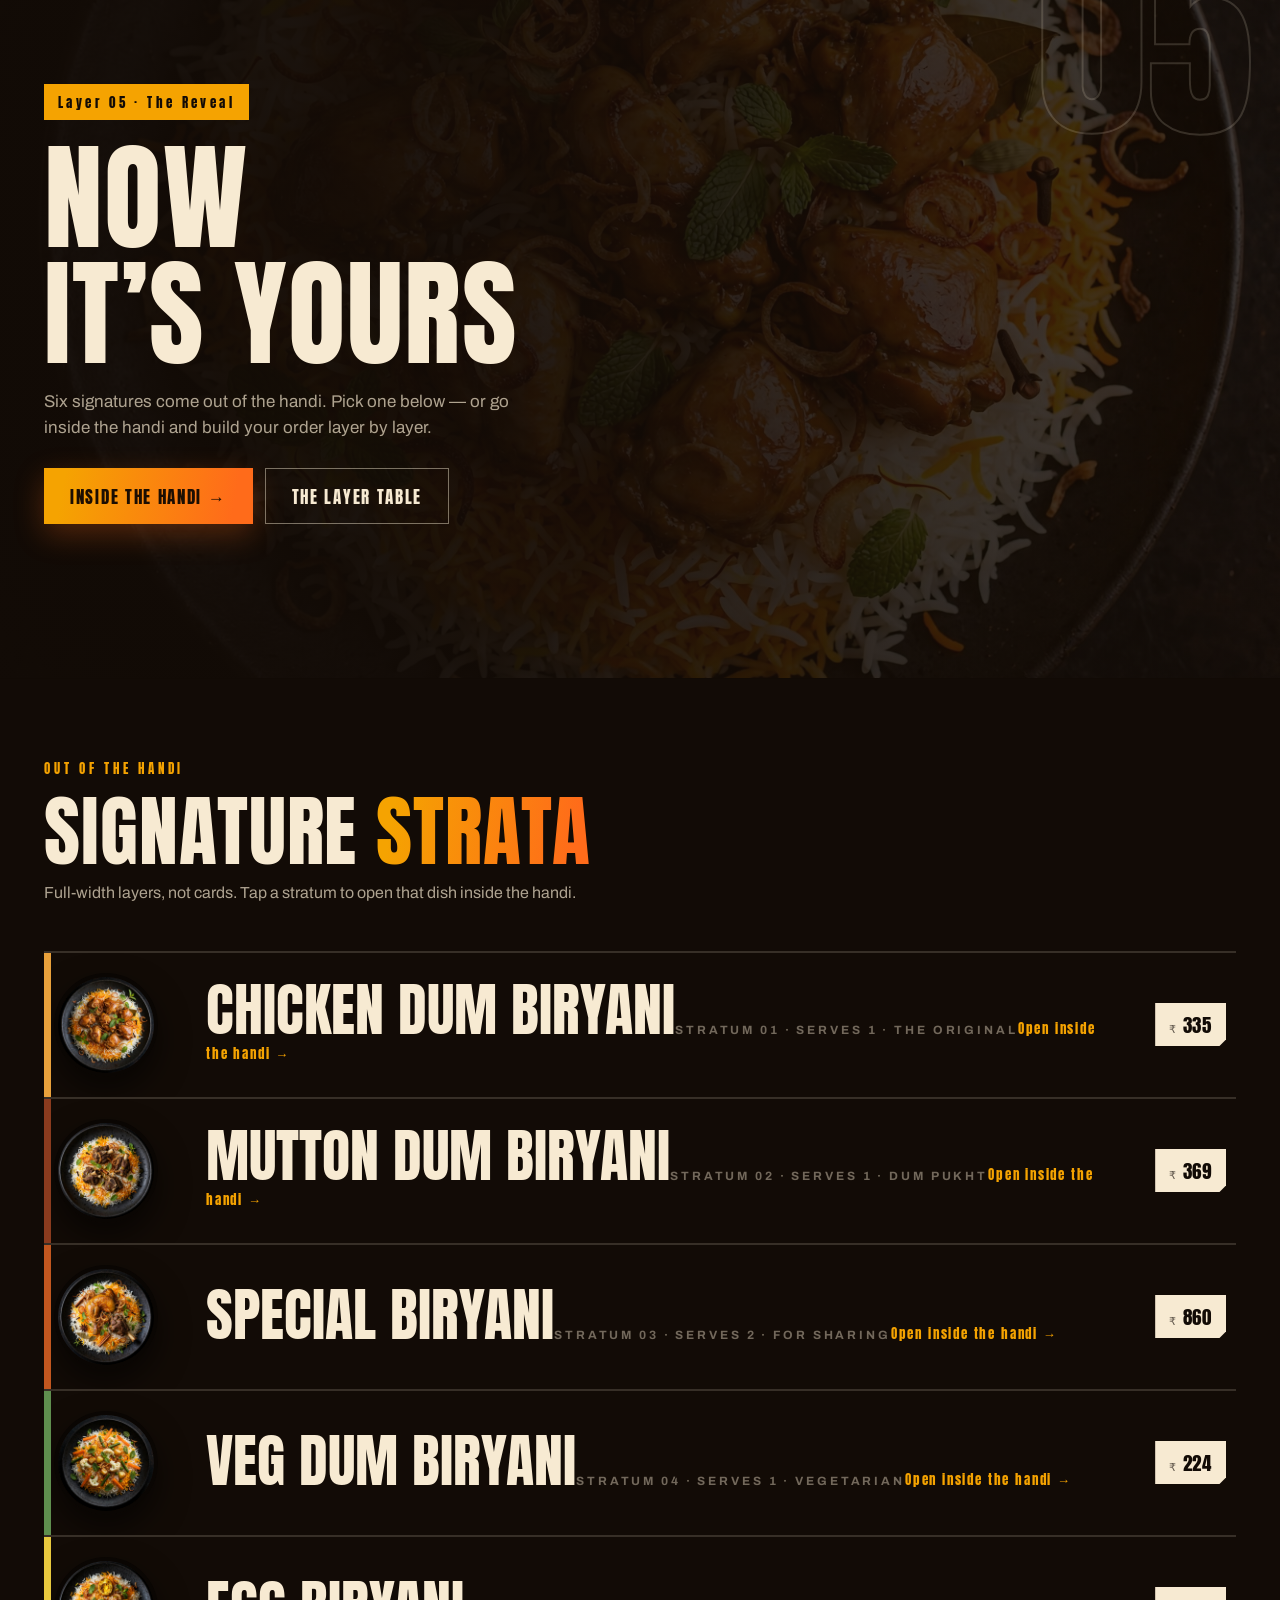
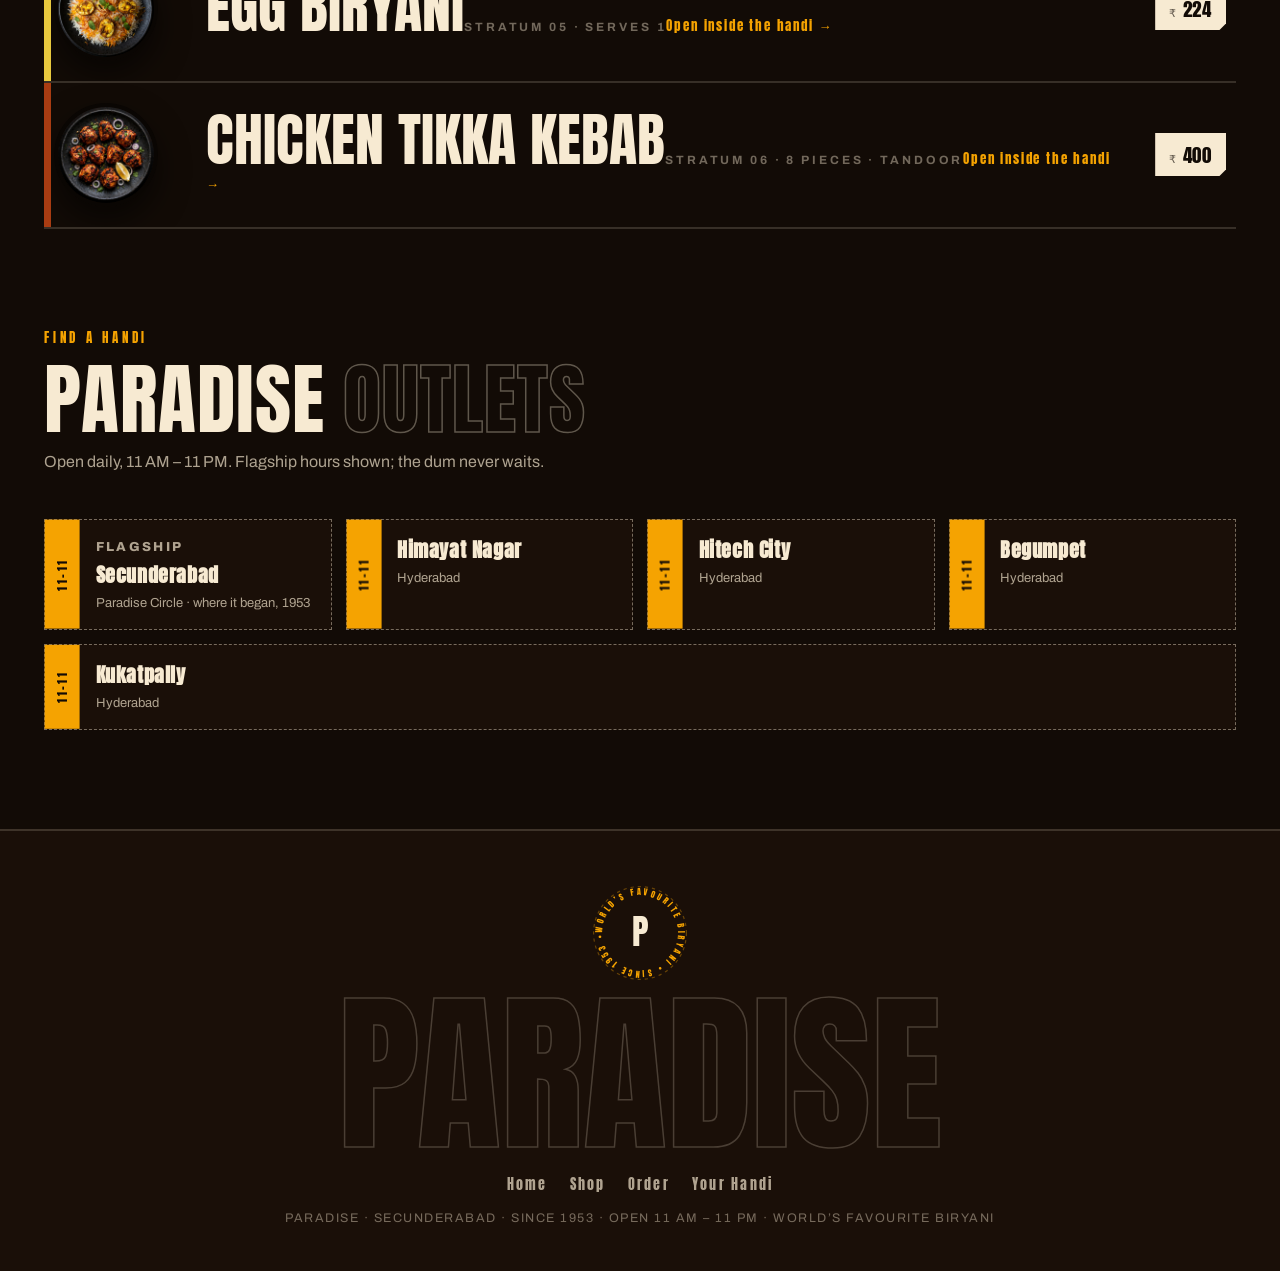
==== commit 3f2224b3: "TOTAL REBUILD — THE SEALED HANDI: break-the-seal hero, layer-peel scroll, strata shop, handi-fill ca" ====
--- a/index.html
+++ b/index.html
@@ -3,134 +3,180 @@
 <head>
 <meta charset="UTF-8">
 <meta name="viewport" content="width=device-width, initial-scale=1.0, viewport-fit=cover">
-<title>Paradise Restaurant — World's Favourite Biryani | A Legend Since 1953</title>
-<meta name="description" content="Paradise, Secunderabad — a legend since 1953. The world's favourite Hyderabadi dum biryani. Order online, browse the shop.">
-<link rel="icon" href="data:image/svg+xml,%3Csvg xmlns='http://www.w3.org/2000/svg' viewBox='0 0 64 64'%3E%3Ccircle cx='32' cy='32' r='30' fill='%230c0906' stroke='%23d9a441' stroke-width='2'/%3E%3Ctext x='32' y='44' font-family='Georgia,serif' font-size='34' font-weight='700' fill='%23d9a441' text-anchor='middle'%3EP%3C/text%3E%3C/svg%3E">
-<link rel="preconnect" href="https://fonts.googleapis.com">
-<link rel="preconnect" href="https://fonts.gstatic.com" crossorigin>
-<link href="https://fonts.googleapis.com/css2?family=Fraunces:opsz,wght@9..144,500;9..144,600;9..144,700&family=Inter:wght@400;500;600;700&display=swap" rel="stylesheet">
-<link rel="stylesheet" href="site.css">
+<title>Paradise Restaurant — The Sealed Handi | World's Favourite Biryani Since 1953</title>
+<meta name="description" content="Paradise, Secunderabad — sealed on dum since 1953. Break the seal: Hyderabadi dum biryani, layered and slow-cooked in the handi.">
+<link rel="icon" href="data:image/svg+xml,%3Csvg xmlns='http://www.w3.org/2000/svg' viewBox='0 0 64 64'%3E%3Ccircle cx='32' cy='32' r='29' fill='%23120b06' stroke='%23f5a301' stroke-width='3'/%3E%3Ctext x='32' y='44' font-family='Arial Black' font-size='30' fill='%23f5a301' text-anchor='middle'%3EP%3C/text%3E%3C/svg%3E">
+<link rel="stylesheet" href="handi.css">
 </head>
-<body class="site">
+<body>
 
-<header class="sitenav">
-  <a class="brand" href="index.html">
-    <span class="brand-mark">P</span>
-    <span class="brand-text"><span class="brand-name">PARADISE</span><span class="brand-sub">Since 1953 · Secunderabad</span></span>
+<div class="loader" id="loader"><div class="loader-stamp">PARADISE</div><small>Sealing the dum…</small></div>
+
+<header class="hnav">
+  <a class="hbrand" href="index.html">
+    <span class="rotor" data-rotor style="width:46px;height:46px"></span>
+    <span><span class="hbrand-name">PARADISE</span><span class="hbrand-sub">Sealed on dum · Est. 1953</span></span>
   </a>
-  <nav class="navlinks">
+  <nav class="hlinks">
     <a href="index.html" class="active">Home</a>
     <a href="shop.html">Shop</a>
     <a href="order.html">Order</a>
-    <a class="cart-link" href="cart.html" id="navCart">Cart <span class="cart-badge" data-cart-count>0</span></a>
+    <a class="handi-meter" href="cart.html" data-handi-meter aria-label="Your handi — view cart">
+      <span class="hm-pot"><span class="hm-lid"></span><span class="hm-body"><span class="hm-fill" data-handi-fill></span></span></span>
+      <span class="hm-label">Your Handi</span><span class="hm-count" data-cart-count>0</span>
+    </a>
   </nav>
 </header>
 
-<section class="hero-l">
-  <div class="wrap hero-grid">
-    <div>
-      <p class="eyebrow">Secunderabad · Est. 1953</p>
-      <h1 class="hero-word">PARA<em>DISE</em></h1>
-      <p class="hero-tag">World's Favourite Biryani — A Legend Since 1953</p>
-      <p class="hero-copy">Born as a small café beside the Paradise cinema in Secunderabad, Paradise has served authentic Hyderabadi dum biryani for over seventy years — sealed handis, layered basmati, saffron, and patience.</p>
-      <div class="hero-ctas">
-        <a class="btn btn-gold" href="order.html">Order Now →</a>
-        <a class="btn btn-ghost" href="shop.html">Browse Shop</a>
-      </div>
-      <div class="hero-stats">
-        <div class="hstat"><b>1953</b><span>Founded</span></div>
-        <div class="hstat"><b>70+ yrs</b><span>On the dum</span></div>
-        <div class="hstat"><b>5</b><span>Hyd. outlets</span></div>
+<!-- ============ BREAK THE SEAL ============ -->
+<section class="hero-seal" id="heroSeal">
+  <div class="hero-words" aria-hidden="true"><span class="w1">PARADISE</span><span class="w2">BIRYANI</span></div>
+
+  <span class="stamp-chip hero-top-stamp">Hyderabadi Dum · Handi No. 01</span>
+
+  <div class="handi-stage" id="handiStage">
+    <div class="handi-food"><img src="assets/chicken-biryani.jpg" alt="Chicken Dum Biryani revealed inside the handi, top-down"></div>
+    <div class="handi-rim" aria-hidden="true"></div>
+    <svg class="seal-svg" viewBox="0 0 200 200" aria-hidden="true">
+      <g id="sealLeft"><path class="seal-arc" d="M 100 8 A 92 92 0 0 0 100 192" /></g>
+      <g id="sealRight"><path class="seal-arc" d="M 100 8 A 92 92 0 0 1 100 192" /></g>
+      <path class="seal-crack" id="sealCrack" d="M 62 6 L 84 22 L 74 40 L 97 55 L 88 76 L 108 92 L 100 112" pathLength="100" stroke-dasharray="100" stroke-dashoffset="100" />
+    </svg>
+    <div class="handi-lid" id="handiLid"><span class="lid-knob"></span><span class="lid-word">PARADISE · DUM</span></div>
+    <canvas class="seal-steam" id="heroSteam" aria-hidden="true"></canvas>
+  </div>
+
+  <div class="hero-under">
+    <div class="hero-before" id="heroBefore">
+      <h1 class="hero-sealed-line">SEALED SINCE <em>1953</em></h1>
+      <p class="hero-sub">Every Paradise biryani is layered in a handi, sealed with dough and slow-cooked on dum — nothing escapes. This one is waiting for you.</p>
+      <button class="btn btn-chilli btn-break" id="breakBtn">✦ Break the seal</button>
+    </div>
+    <div class="hero-after" id="heroAfter">
+      <h1 class="hero-sealed-line">THE DUM IS <em>OPEN</em></h1>
+      <p class="hero-sub">Steam first, then saffron. That is how a Paradise handi has announced itself since the cinema-café days.</p>
+      <div class="hero-dishline">
+        <span class="hd-name">Chicken Dum Biryani</span>
+        <span class="ticket-price"><small>₹</small>335</span>
+        <button class="btn btn-flame" id="heroAdd">Add to handi</button>
+        <a class="btn btn-ghost" href="#layers">Peel the layers ↓</a>
       </div>
     </div>
-    <div class="hero-plate">
-      <img src="assets/chicken-biryani.jpg" alt="Chicken Dum Biryani, top-down on a dark plate, slowly spinning">
-    </div>
+    <p class="scroll-hint">Scroll — we peel it layer by layer</p>
   </div>
 </section>
 
-<div class="marquee" aria-hidden="true"><span class="marquee-track" id="mqTrack"></span></div>
+<!-- ============ LAYER-PEEL JOURNEY ============ -->
+<div class="peel-stack" id="layers">
 
-<section class="sec">
+  <section class="layer-scene" data-layer="1" style="background:#221304">
+    <div class="layer-bg"><img src="assets/special-biryani.jpg" alt="" loading="lazy"></div>
+    <span class="layer-idx">01</span><div class="puff" aria-hidden="true"></div>
+    <div class="wrap layer-inner">
+      <span class="layer-kicker" style="background:#f3d98b">Layer 01 · The Crown</span>
+      <h2 class="layer-title">Saffron<br>Rice</h2>
+      <p class="layer-copy">Long-grain basmati, layered by hand and stained gold with saffron. The top of the handi — the first thing the steam kisses when the seal breaks.</p>
+      <div class="layer-bands"><i style="background:#f7ead2"></i><i style="background:#f3d98b"></i><i style="background:#f5a301"></i><i style="background:#e9a13b"></i></div>
+    </div>
+  </section>
+
+  <section class="layer-scene" data-layer="2" style="background:#1d1206">
+    <div class="layer-bg"><img src="assets/veg-biryani.jpg" alt="" loading="lazy"></div>
+    <span class="layer-idx">02</span><div class="puff" aria-hidden="true"></div>
+    <div class="wrap layer-inner">
+      <span class="layer-kicker" style="background:#c97b2f">Layer 02 · The Crunch</span>
+      <h2 class="layer-title">Fried Onion<br>&amp; Mint</h2>
+      <p class="layer-copy">Golden birista — onions fried slow until they shatter — scattered with hand-torn mint between every layer of rice. Sweet, crisp, green.</p>
+      <div class="layer-bands"><i style="background:#c97b2f"></i><i style="background:#a85a1c"></i><i style="background:#5f8f4e"></i><i style="background:#f3d98b"></i></div>
+    </div>
+  </section>
+
+  <section class="layer-scene" data-layer="3" style="background:#200f04">
+    <div class="layer-bg"><img src="assets/mutton-biryani.jpg" alt="" loading="lazy"></div>
+    <span class="layer-idx">03</span><div class="puff" aria-hidden="true"></div>
+    <div class="wrap layer-inner">
+      <span class="layer-kicker" style="background:#ff6b1a">Layer 03 · The Heart</span>
+      <h2 class="layer-title">The<br>Meat</h2>
+      <p class="layer-copy">Chicken or mutton, marinated and resting at the bottom of the handi, where the heat is honest. It cooks in its own juices and perfumes every grain above it.</p>
+      <div class="layer-bands"><i style="background:#8a3b1e"></i><i style="background:#a83c12"></i><i style="background:#d92b1f"></i><i style="background:#f5a301"></i></div>
+    </div>
+  </section>
+
+  <section class="layer-scene fire-scene" data-layer="4">
+    <span class="layer-idx">04</span><div class="puff" aria-hidden="true"></div>
+    <div class="wrap layer-inner">
+      <span class="layer-kicker" style="background:var(--flame-grad)">Layer 04 · The Fire</span>
+      <h2 class="layer-title">Dum Fire<br>&amp; Time</h2>
+      <p class="layer-copy">Sealed handi, low fire, patience. Paradise has cooked this way since a small café beside the Paradise cinema in Secunderabad — here is the fire's own timeline:</p>
+      <div class="tl-tickets">
+        <div class="tl-ticket"><b>1953</b><p>Ghulam Hussain &amp; Hussain Hemati open a 100-seat café in the Paradise cinema theatre, Secunderabad.</p></div>
+        <div class="tl-ticket"><b>1978</b><p>A. Hemati takes complete charge from his father &amp; uncle and renovates for changing times.</p></div>
+        <div class="tl-ticket"><b>1983</b><p>Paradise Persis Family Restaurant and the hugely popular Paradise Takeaway open.</p></div>
+        <div class="tl-ticket"><b>1996</b><p>A major restructuring and modernisation — the legend travels across Hyderabad and beyond.</p></div>
+      </div>
+    </div>
+  </section>
+
+  <section class="layer-scene" data-layer="5" style="background:#170d05">
+    <div class="layer-bg"><img src="assets/chicken-biryani.jpg" alt="" loading="lazy"></div>
+    <span class="layer-idx">05</span><div class="puff" aria-hidden="true"></div>
+    <div class="wrap layer-inner">
+      <span class="layer-kicker" style="background:#f5a301">Layer 05 · The Reveal</span>
+      <h2 class="layer-title">Now<br>It&#8217;s Yours</h2>
+      <p class="layer-copy">Six signatures come out of the handi. Pick one below — or go inside the handi and build your order layer by layer.</p>
+      <div style="display:flex;gap:12px;flex-wrap:wrap">
+        <a class="btn btn-flame" href="order.html">Inside the handi →</a>
+        <a class="btn btn-ghost" href="shop.html">The Layer Table</a>
+      </div>
+    </div>
+  </section>
+</div>
+
+<!-- ============ SIGNATURE STRATA ============ -->
+<section class="sec" style="padding-top:clamp(56px,9vh,90px)">
   <div class="wrap">
-    <div class="sec-head rv">
-      <p class="eyebrow">The Signatures</p>
-      <h2 class="sec-title">Six plates. One handi tradition.</h2>
-      <p class="sec-sub">Tap any plate to open it on the ordering stage — spinning, labelled, ready to fly into your cart.</p>
+    <div class="sec-head">
+      <p class="eyebrow">Out of the handi</p>
+      <h2 class="sec-title">Signature <span class="flame-text">Strata</span></h2>
+      <p class="sec-sub">Full-width layers, not cards. Tap a stratum to open that dish inside the handi.</p>
     </div>
-    <div class="sig-grid" id="sigGrid"></div>
+    <div class="strata-list" id="strataList"></div>
   </div>
 </section>
 
-<section class="sec" style="background:var(--bg2);border-block:1px solid var(--line)">
+<!-- ============ OUTLETS ============ -->
+<section class="sec" style="padding-top:0">
   <div class="wrap">
-    <div class="sec-head rv">
-      <p class="eyebrow">Our Story</p>
-      <h2 class="sec-title">From a cinema café to the world's favourite biryani</h2>
-      <p class="sec-sub">Paradise began in September 1953 as a small canteen and café in the Paradise cinema theatre, Secunderabad — a 100-seater serving typical Hyderabadi cuisine, founded by Ghulam Hussain and Hussain Hemati.</p>
+    <div class="sec-head">
+      <p class="eyebrow">Find a handi</p>
+      <h2 class="sec-title">Paradise <span class="outline-text">Outlets</span></h2>
+      <p class="sec-sub">Open daily, 11 AM – 11 PM. Flagship hours shown; the dum never waits.</p>
     </div>
-    <div class="timeline">
-      <div class="tl rv"><b>1953</b><p>The café opens beside Paradise cinema in Secunderabad, serving cinema-goers Hyderabadi biryani and café fare.</p></div>
-      <div class="tl rv"><b>1978</b><p>A. Hemati takes complete charge from his father and uncle, and renovates the restaurant for changing times.</p></div>
-      <div class="tl rv"><b>1983</b><p>Paradise Persis Family Restaurant and the hugely popular Paradise Takeaway open in Secunderabad.</p></div>
-      <div class="tl rv"><b>1996</b><p>A major restructuring and modernisation — Paradise expands, and the legend travels across Hyderabad and beyond.</p></div>
+    <div class="ticket-row">
+      <div class="outlet-ticket"><span class="ot-stub">11–11</span><div class="ot-body"><span class="ot-flag">Flagship</span><b>Secunderabad</b><span>Paradise Circle · where it began, 1953</span></div></div>
+      <div class="outlet-ticket"><span class="ot-stub">11–11</span><div class="ot-body"><b>Himayat Nagar</b><span>Hyderabad</span></div></div>
+      <div class="outlet-ticket"><span class="ot-stub">11–11</span><div class="ot-body"><b>Hitech City</b><span>Hyderabad</span></div></div>
+      <div class="outlet-ticket"><span class="ot-stub">11–11</span><div class="ot-body"><b>Begumpet</b><span>Hyderabad</span></div></div>
+      <div class="outlet-ticket"><span class="ot-stub">11–11</span><div class="ot-body"><b>Kukatpally</b><span>Hyderabad</span></div></div>
     </div>
-  </div>
-</section>
-
-<section class="sec">
-  <div class="wrap">
-    <div class="sec-head rv">
-      <p class="eyebrow">Dum Pukht</p>
-      <h2 class="sec-title">How the dum works</h2>
-    </div>
-    <div class="steps">
-      <div class="step rv"><div class="num">1</div><h3>Layered by hand</h3><p>Marinated meat and long-grain basmati are layered in the handi with saffron, mint, and golden fried onion.</p></div>
-      <div class="step rv"><div class="num">2</div><h3>Sealed &amp; slow-cooked</h3><p>The handi is sealed and slow-cooked on dum, so the steam cooks the rice in the meat's own aroma — nothing escapes.</p></div>
-      <div class="step rv"><div class="num">3</div><h3>Opened at the table</h3><p>Served straight from the dum with raita and mirchi ka salan, exactly as it has been since the 1960s.</p></div>
-    </div>
-  </div>
-</section>
-
-<section class="sec" style="background:var(--bg2);border-top:1px solid var(--line)">
-  <div class="wrap">
-    <div class="sec-head rv">
-      <p class="eyebrow">Visit</p>
-      <h2 class="sec-title">Find a Paradise</h2>
-      <p class="sec-sub">Open daily, 11 AM – 11 PM.</p>
-    </div>
-    <div class="outlets">
-      <div class="outlet rv"><div><b>Secunderabad</b> <span class="flag">Flagship · Paradise Circle</span></div><span>11 AM – 11 PM</span></div>
-      <div class="outlet rv"><div><b>Himayat Nagar</b></div><span>11 AM – 11 PM</span></div>
-      <div class="outlet rv"><div><b>Hitech City</b></div><span>11 AM – 11 PM</span></div>
-      <div class="outlet rv"><div><b>Begumpet</b></div><span>11 AM – 11 PM</span></div>
-      <div class="outlet rv"><div><b>Kukatpally</b></div><span>11 AM – 11 PM</span></div>
-    </div>
-    <div style="margin-top:30px" class="rv"><a class="btn btn-gold" href="order.html">Start an Order →</a></div>
   </div>
 </section>
 
 <footer class="sitefoot">
   <div class="wrap">
-    <div class="foot-grid">
-      <div>
-        <a class="brand" href="index.html" style="text-decoration:none;display:flex;align-items:center;gap:11px">
-          <span class="brand-mark">P</span>
-          <span class="brand-text"><span class="brand-name">PARADISE</span><span class="brand-sub">Since 1953 · Secunderabad</span></span>
-        </a>
-        <p>The world's favourite Hyderabadi dum biryani — from a small cinema café in 1953 to a legend of Hyderabad.</p>
-      </div>
-      <nav class="foot-links">
-        <a href="index.html">Home</a><a href="shop.html">Shop</a><a href="order.html">Order</a><a href="cart.html">Cart</a>
-      </nav>
-    </div>
-    <div class="foot-base"><span>Paradise · Secunderabad</span><span>·</span><span>Since 1953</span><span>·</span><span>Open 11 AM – 11 PM</span><span>·</span><span>World's Favourite Biryani</span></div>
+    <div style="display:flex;justify-content:center;margin-bottom:20px"><span class="rotor" data-rotor style="width:96px;height:96px"></span></div>
+    <div class="foot-word">PARADISE</div>
+    <nav class="foot-links"><a href="index.html">Home</a><a href="shop.html">Shop</a><a href="order.html">Order</a><a href="cart.html">Your Handi</a></nav>
+    <p class="foot-base">Paradise · Secunderabad · Since 1953 · Open 11 AM – 11 PM · World&#8217;s Favourite Biryani</p>
   </div>
 </footer>
 
-<a class="sticky-cartbar" id="stickyBar" href="cart.html"><span id="stickyCount">0 items</span><span>View Cart →</span><span id="stickyTotal">₹0</span></a>
+<a class="sticky-bar" id="stickyBar" href="cart.html"><span id="stickyCount">0 items</span><span>Your Handi →</span><span id="stickyTotal">₹0</span></a>
 
+<script src="vendor/gsap.min.js"></script>
+<script src="vendor/ScrollTrigger.min.js"></script>
 <script src="cart.js"></script>
-<script src="landing.js"></script>
+<script src="handi.js"></script>
+<script src="home.js"></script>
 </body>
 </html>
--- a/handi.css
+++ b/handi.css
@@ -0,0 +1,433 @@
+/* ============================================================
+   PARADISE — THE SEALED HANDI design system
+   Grammar: sealed handi / layers of the biryani / spice poster.
+   Palette: charcoal-brown black, rice-cream, turmeric-saffron
+   flame, chilli red. Type: Anton poster caps + Archivo.
+   NO serif. NO fade-rise reveals. Peels, cracks, stamps only.
+   ============================================================ */
+@font-face { font-family: 'Anton'; src: url('fonts/anton.woff2') format('woff2'); font-weight: 400; font-display: swap; }
+@font-face { font-family: 'Archivo'; src: url('fonts/archivo.woff2') format('woff2'); font-weight: 400 900; font-display: swap; }
+
+:root {
+  --ink: #120b06;
+  --ink-2: #1a0f08;
+  --ink-3: #241609;
+  --cream: #f7ead2;
+  --cream-dim: rgba(247, 234, 210, .68);
+  --cream-faint: rgba(247, 234, 210, .42);
+  --saffron: #f5a301;
+  --flame-2: #ff6b1a;
+  --chilli: #d92b1f;
+  --dough: #d9b380;
+  --line: rgba(247, 234, 210, .16);
+  --anton: 'Anton', 'Archivo', Impact, sans-serif;
+  --body: 'Archivo', 'Segoe UI', system-ui, sans-serif;
+  --flame-grad: linear-gradient(100deg, #f5a301 10%, #ff6b1a 90%);
+}
+* { box-sizing: border-box; }
+[hidden] { display: none !important; }
+html { scroll-behavior: smooth; }
+html, body { overflow-x: clip; }
+body {
+  margin: 0; background: var(--ink); color: var(--cream);
+  font-family: var(--body); font-size: 16px; line-height: 1.55;
+  -webkit-font-smoothing: antialiased;
+}
+body::before { /* grain */
+  content: ''; position: fixed; inset: 0; z-index: 120; pointer-events: none; opacity: .05;
+  background-image: url("data:image/svg+xml,%3Csvg xmlns='http://www.w3.org/2000/svg' width='140' height='140'%3E%3Cfilter id='n'%3E%3CfeTurbulence type='fractalNoise' baseFrequency='.85' numOctaves='2'/%3E%3C/filter%3E%3Crect width='140' height='140' filter='url(%23n)' opacity='.9'/%3E%3C/svg%3E");
+}
+::selection { background: var(--chilli); color: var(--cream); }
+img { max-width: 100%; }
+a { color: inherit; }
+button { font-family: inherit; cursor: pointer; }
+h1, h2, h3, .anton { font-family: var(--anton); font-weight: 400; text-transform: uppercase; letter-spacing: .012em; line-height: .98; margin: 0; }
+.wrap { max-width: 1280px; margin: 0 auto; padding: 0 clamp(16px, 4vw, 44px); }
+
+/* ---------------- loader ---------------- */
+.loader { position: fixed; inset: 0; z-index: 300; background: var(--ink); display: flex; flex-direction: column; gap: 14px; align-items: center; justify-content: center; transition: opacity .5s ease, visibility .5s; }
+.loader.done { opacity: 0; visibility: hidden; }
+.loader-stamp { font-family: var(--anton); font-size: 21px; letter-spacing: .28em; color: var(--saffron); border: 2px solid var(--saffron); padding: 10px 18px 8px; transform: rotate(-4deg); }
+.loader small { color: var(--cream-faint); letter-spacing: .3em; font-size: 10px; text-transform: uppercase; }
+
+/* ---------------- nav ---------------- */
+.hnav { position: fixed; top: 0; left: 0; right: 0; z-index: 100; display: flex; align-items: center; justify-content: space-between; gap: 14px; padding: 12px clamp(14px, 3.5vw, 40px); background: linear-gradient(180deg, rgba(18,11,6,.94), rgba(18,11,6,.78) 70%, transparent); backdrop-filter: blur(3px); }
+.hbrand { display: flex; align-items: center; gap: 12px; text-decoration: none; }
+.hbrand .rotor { width: 46px; height: 46px; flex: none; }
+.hbrand-name { font-family: var(--anton); font-size: 25px; letter-spacing: .06em; line-height: 1; }
+.hbrand-sub { display: block; font-size: 9.5px; letter-spacing: .3em; text-transform: uppercase; color: var(--saffron); margin-top: 3px; font-weight: 700; }
+.hlinks { display: flex; align-items: center; gap: clamp(12px, 2.6vw, 30px); }
+.hlinks > a:not(.handi-meter) { font-family: var(--anton); font-size: 14.5px; letter-spacing: .14em; text-decoration: none; color: var(--cream-dim); padding: 6px 2px; border-bottom: 3px solid transparent; }
+.hlinks > a:not(.handi-meter):hover { color: var(--cream); }
+.hlinks > a:not(.handi-meter).active { color: var(--cream); border-bottom-color: var(--chilli); }
+
+/* rotating circular stamp */
+.rotor { display: inline-block; animation: rotor-spin 16s linear infinite; }
+.rotor svg { width: 100%; height: 100%; display: block; }
+.rotor text { font-family: var(--anton); font-size: 10.2px; letter-spacing: .16em; fill: var(--saffron); }
+.rotor .rotor-p { font-family: var(--anton); font-size: 19px; fill: var(--cream); letter-spacing: 0; transform-box: fill-box; transform-origin: center; animation: rotor-spin-rev 16s linear infinite; }
+@keyframes rotor-spin-rev { to { transform: rotate(-360deg); } }
+@keyframes rotor-spin { to { transform: rotate(360deg); } }
+
+/* handi meter (nav cart) */
+.handi-meter { display: flex; align-items: center; gap: 9px; text-decoration: none; padding: 5px 12px 5px 8px; border: 1.5px dashed rgba(247,234,210,.4); border-radius: 999px; background: rgba(26,15,8,.7); }
+.handi-meter:hover { border-color: var(--saffron); }
+.hm-pot { position: relative; width: 26px; height: 24px; flex: none; }
+.hm-body { position: absolute; left: 1px; right: 1px; bottom: 0; height: 17px; border: 2px solid var(--cream); border-top: none; border-radius: 3px 3px 12px 12px; overflow: hidden; }
+.hm-fill { position: absolute; left: 0; right: 0; bottom: 0; height: 0%; background: var(--flame-grad); transition: height .6s cubic-bezier(.6,0,.3,1); }
+.hm-lid { position: absolute; top: 0; left: 0; right: 0; height: 6px; border: 2px solid var(--cream); border-bottom: none; border-radius: 10px 10px 0 0; }
+.hm-label { font-family: var(--anton); font-size: 12.5px; letter-spacing: .12em; color: var(--cream-dim); }
+.hm-count { min-width: 23px; height: 23px; padding: 0 5px; border-radius: 999px; background: var(--chilli); color: #fff; font-weight: 800; font-size: 13px; display: inline-flex; align-items: center; justify-content: center; }
+.handi-meter.pop .hm-pot { animation: hm-pop .45s cubic-bezier(.3,1.6,.5,1); }
+@keyframes hm-pop { 30% { transform: scale(1.22) rotate(-5deg); } }
+.pop { animation: hm-pop .45s cubic-bezier(.3,1.6,.5,1); }
+
+/* ---------------- buttons / tickets / stamps ---------------- */
+.btn { display: inline-flex; align-items: center; gap: 10px; font-family: var(--anton); font-size: 17px; letter-spacing: .1em; text-transform: uppercase; text-decoration: none; padding: 15px 26px 13px; border: none; transition: transform .18s ease, filter .18s; }
+.btn:active { transform: scale(.97); }
+.btn-flame { background: var(--flame-grad); color: #1c0e02; box-shadow: 0 10px 30px rgba(255,107,26,.28); }
+.btn-flame:hover { filter: brightness(1.08); }
+.btn-chilli { background: var(--chilli); color: #fff; box-shadow: 0 10px 30px rgba(217,43,31,.3); }
+.btn-ghost { background: transparent; color: var(--cream); border: 1.5px solid rgba(247,234,210,.45); }
+.btn-ghost:hover { border-color: var(--cream); }
+.ticket-price { font-family: var(--anton); background: var(--cream); color: var(--ink); padding: 8px 14px 6px; font-size: 19px; letter-spacing: .04em; position: relative; clip-path: polygon(0 0, 100% 0, 100% calc(100% - 7px), calc(100% - 7px) 100%, 0 100%); white-space: nowrap; }
+.ticket-price small { font-size: 11px; letter-spacing: .14em; opacity: .65; margin-right: 5px; }
+.stamp-chip { display: inline-block; font-family: var(--anton); letter-spacing: .22em; font-size: 12px; color: var(--saffron); border: 1.5px solid var(--saffron); padding: 7px 12px 5px; transform: rotate(-2.5deg); text-transform: uppercase; }
+.eyebrow { font-family: var(--anton); letter-spacing: .3em; font-size: 12.5px; color: var(--saffron); text-transform: uppercase; margin: 0 0 14px; }
+.flame-text { background: var(--flame-grad); -webkit-background-clip: text; background-clip: text; color: transparent; }
+.outline-text { color: transparent; -webkit-text-stroke: 1.5px rgba(247,234,210,.34); }
+
+/* ---------------- HERO: break the seal ---------------- */
+.hero-seal { position: relative; min-height: 100svh; display: flex; flex-direction: column; align-items: center; justify-content: center; padding: 108px 16px 56px; overflow: hidden; background: radial-gradient(1100px 620px at 50% 30%, #2a1709 0%, var(--ink) 62%); }
+.hero-words { position: absolute; inset: 0; display: flex; flex-direction: column; align-items: center; justify-content: center; pointer-events: none; z-index: 0; }
+.hero-words .w1 { font-family: var(--anton); font-size: clamp(74px, 16.5vw, 238px); line-height: .86; color: transparent; -webkit-text-stroke: 2px rgba(247,234,210,.20); letter-spacing: .01em; }
+.hero-words .w2 { font-family: var(--anton); font-size: clamp(74px, 16.5vw, 238px); line-height: .86; background: linear-gradient(100deg, rgba(245,163,1,.30), rgba(255,107,26,.30)); -webkit-background-clip: text; background-clip: text; color: transparent; }
+.hero-top-stamp { position: relative; z-index: 3; margin-bottom: 6px; }
+.handi-stage { position: relative; z-index: 2; width: min(66vmin, 520px); aspect-ratio: 1; margin-top: 8px; }
+.handi-food { position: absolute; inset: 5.5%; border-radius: 50%; overflow: hidden; box-shadow: 0 40px 90px rgba(0,0,0,.65), inset 0 0 0 6px #0a0603; }
+.handi-food img { width: 100%; height: 100%; object-fit: cover; display: block; }
+.handi-food::after { content: ''; position: absolute; inset: 0; border-radius: 50%; box-shadow: inset 0 0 60px rgba(0,0,0,.45); }
+.handi-rim { position: absolute; inset: 0; border-radius: 50%; border: clamp(10px, 2.2vmin, 18px) solid #2c1c10; box-shadow: 0 24px 60px rgba(0,0,0,.6), inset 0 2px 8px rgba(247,234,210,.14); pointer-events: none; }
+.handi-lid { position: absolute; inset: -1.5%; border-radius: 50%; z-index: 5; background: radial-gradient(circle at 38% 32%, #57402a 0%, #3a2817 42%, #241608 78%, #180d05 100%); box-shadow: 0 30px 70px rgba(0,0,0,.7), inset 0 3px 14px rgba(247,234,210,.16), inset 0 -18px 34px rgba(0,0,0,.55); display: flex; align-items: center; justify-content: center; will-change: transform; }
+.handi-lid::before { content: ''; position: absolute; inset: 9%; border-radius: 50%; border: 2px solid rgba(247,234,210,.10); }
+.handi-lid::after { content: ''; position: absolute; inset: 22%; border-radius: 50%; border: 2px solid rgba(247,234,210,.07); }
+.lid-knob { width: 15%; height: 15%; border-radius: 50%; background: radial-gradient(circle at 36% 30%, #7d5c36, #3a2817 70%); box-shadow: 0 8px 20px rgba(0,0,0,.6), inset 0 2px 5px rgba(247,234,210,.25); position: relative; z-index: 2; }
+.lid-word { position: absolute; z-index: 2; bottom: 17%; left: 0; right: 0; text-align: center; font-family: var(--anton); letter-spacing: .34em; font-size: clamp(11px, 2vmin, 15px); color: rgba(247,234,210,.55); }
+.seal-svg { position: absolute; inset: -4.2%; z-index: 6; width: 108.4%; height: 108.4%; pointer-events: none; overflow: visible; }
+.seal-svg .seal-arc { fill: none; stroke: var(--dough); stroke-width: 13; stroke-linecap: round; filter: drop-shadow(0 3px 5px rgba(0,0,0,.5)); }
+.seal-svg .seal-crack { fill: none; stroke: var(--ink); stroke-width: 5; stroke-linecap: round; stroke-linejoin: round; }
+.seal-steam { position: absolute; left: -14%; right: -14%; top: -34%; height: 96%; z-index: 7; pointer-events: none; }
+.crumb { position: absolute; z-index: 8; background: var(--dough); border-radius: 2px; pointer-events: none; }
+.hero-under { position: relative; z-index: 3; text-align: center; margin-top: 26px; }
+.hero-sealed-line { font-family: var(--anton); font-size: clamp(24px, 4.6vw, 44px); letter-spacing: .05em; margin: 0 0 6px; }
+.hero-sealed-line em { font-style: normal; color: var(--saffron); }
+.hero-sub { color: var(--cream-dim); max-width: 520px; margin: 0 auto 20px; font-size: 15.5px; }
+.btn-break { font-size: 20px; padding: 18px 34px 15px; animation: break-pulse 1.7s ease-in-out infinite; }
+@keyframes break-pulse { 0%, 100% { box-shadow: 0 0 0 0 rgba(217,43,31,.5); } 55% { box-shadow: 0 0 0 16px rgba(217,43,31,0); } }
+.hero-after { display: none; }
+.hero-seal.open .hero-after { display: block; }
+.hero-seal.open .hero-before { display: none; }
+.hero-dishline { display: flex; flex-wrap: wrap; gap: 12px; align-items: center; justify-content: center; }
+.hero-dishline .hd-name { font-family: var(--anton); font-size: clamp(21px, 3.6vw, 32px); letter-spacing: .04em; }
+.scroll-hint { margin-top: 20px; font-size: 11px; letter-spacing: .34em; text-transform: uppercase; color: var(--cream-faint); }
+
+/* ---------------- LAYER-PEEL JOURNEY ---------------- */
+.peel-stack { position: relative; }
+.layer-scene { position: sticky; top: 0; min-height: 100svh; display: flex; align-items: center; overflow: hidden; padding: 110px 0 70px; clip-path: polygon(0 14px, 4% 4px, 9% 12px, 15% 2px, 22% 10px, 30% 3px, 38% 12px, 46% 4px, 54% 11px, 62% 2px, 70% 10px, 78% 4px, 86% 12px, 93% 3px, 100% 10px, 100% 100%, 0 100%); box-shadow: 0 -18px 50px rgba(0,0,0,.5); }
+.layer-scene:first-child { clip-path: none; box-shadow: none; }
+.layer-bg { position: absolute; inset: 0; }
+.layer-bg img { width: 100%; height: 100%; object-fit: cover; opacity: .34; }
+.layer-bg::after { content: ''; position: absolute; inset: 0; background: linear-gradient(90deg, rgba(18,11,6,.88) 30%, rgba(18,11,6,.35)); }
+.layer-idx { position: absolute; right: clamp(6px, 2vw, 30px); top: 84px; font-family: var(--anton); font-size: clamp(90px, 17vw, 230px); line-height: 1; color: transparent; -webkit-text-stroke: 2px rgba(247,234,210,.16); z-index: 1; }
+.layer-inner { position: relative; z-index: 2; width: 100%; }
+.layer-kicker { display: inline-flex; align-items: center; gap: 12px; font-family: var(--anton); letter-spacing: .26em; font-size: 13px; padding: 9px 14px 7px; color: var(--ink); margin-bottom: 20px; }
+.layer-title { font-size: clamp(46px, 9.2vw, 118px); max-width: 10ch; }
+.layer-copy { color: var(--cream-dim); max-width: 470px; font-size: 17px; margin: 18px 0 26px; }
+.layer-bands { display: flex; gap: 6px; max-width: 470px; margin-top: 8px; }
+.layer-bands i { height: 12px; flex: 1; display: block; }
+.puff { position: absolute; z-index: 3; left: 12%; bottom: 16%; width: 300px; height: 130px; border-radius: 50%; background: radial-gradient(closest-side, rgba(255,246,230,.34), rgba(255,246,230,0)); filter: blur(8px); opacity: 0; pointer-events: none; }
+.layer-scene.puffing .puff { animation: puff-rise 1.5s ease-out; }
+@keyframes puff-rise { 0% { opacity: 0; transform: translateY(26px) scale(.7); } 25% { opacity: .9; } 100% { opacity: 0; transform: translateY(-90px) scale(1.5); } }
+/* fire layer timeline */
+.fire-scene { background: radial-gradient(900px 500px at 50% 108%, rgba(255,107,26,.4), rgba(217,43,31,.14) 45%, transparent 70%), var(--ink-2); }
+.fire-scene .layer-bg { display: none; }
+.tl-tickets { display: grid; grid-template-columns: repeat(4, 1fr); gap: 14px; margin-top: 10px; }
+.tl-ticket { border: 1.5px dashed rgba(247,234,210,.4); padding: 18px 16px 14px; background: rgba(18,11,6,.55); position: relative; }
+.tl-ticket b { font-family: var(--anton); font-size: 34px; color: var(--saffron); display: block; line-height: 1; margin-bottom: 8px; }
+.tl-ticket p { margin: 0; font-size: 13.5px; color: var(--cream-dim); }
+.tl-ticket::before { content: ''; position: absolute; top: -8px; left: 18px; width: 16px; height: 16px; border-radius: 50%; background: var(--ink-2); border: 1.5px dashed rgba(247,234,210,.4); }
+
+/* ---------------- SIGNATURE STRATA ROWS ---------------- */
+.sec { padding: clamp(70px, 11vh, 120px) 0; position: relative; }
+.sec-head { margin-bottom: clamp(28px, 5vh, 48px); }
+.sec-title { font-size: clamp(38px, 6.6vw, 78px); }
+.sec-sub { color: var(--cream-dim); max-width: 560px; margin-top: 12px; }
+.strata-list { border-bottom: 2px solid var(--line); }
+.strata-row { display: grid; grid-template-columns: 118px 1fr auto; align-items: center; gap: clamp(14px, 3vw, 34px); padding: 20px 10px; text-decoration: none; border-top: 2px solid var(--line); position: relative; transition: background .25s; overflow: hidden; }
+.strata-row::before { content: ''; position: absolute; left: 0; top: 0; bottom: 0; width: 7px; background: var(--lc, var(--saffron)); }
+.strata-row:hover { background: linear-gradient(90deg, rgba(247,234,210,.05), transparent 65%); }
+.strata-row:hover .strata-plate img { transform: rotate(40deg) scale(1.05); }
+.strata-plate { width: 104px; height: 104px; border-radius: 50%; overflow: hidden; flex: none; box-shadow: 0 14px 30px rgba(0,0,0,.55); border: 4px solid #0a0603; }
+.strata-plate img { width: 100%; height: 100%; object-fit: cover; transition: transform .7s cubic-bezier(.3,1,.3,1); }
+.strata-name { font-family: var(--anton); font-size: clamp(27px, 5vw, 58px); line-height: .95; text-transform: uppercase; }
+.strata-tag { color: var(--cream-faint); font-size: 12px; letter-spacing: .24em; text-transform: uppercase; font-weight: 700; margin-top: 7px; }
+.strata-cta { font-family: var(--anton); letter-spacing: .14em; font-size: 13px; color: var(--saffron); margin-top: 6px; }
+
+/* ---------------- OUTLET TICKETS + FOOTER ---------------- */
+.ticket-row { display: flex; flex-wrap: wrap; gap: 14px; }
+.outlet-ticket { display: flex; align-items: stretch; border: 1.5px dashed rgba(247,234,210,.42); background: var(--ink-2); min-width: 230px; flex: 1 1 210px; }
+.ot-stub { writing-mode: vertical-rl; transform: rotate(180deg); font-family: var(--anton); letter-spacing: .2em; font-size: 12px; color: var(--ink); background: var(--saffron); padding: 12px 8px; text-align: center; }
+.ot-body { padding: 14px 16px; }
+.ot-body b { font-family: var(--anton); font-size: 20px; letter-spacing: .03em; display: block; }
+.ot-body span { color: var(--cream-dim); font-size: 13px; }
+.ot-flag { color: var(--chilli); font-weight: 800; font-size: 11px; letter-spacing: .18em; text-transform: uppercase; }
+.sitefoot { border-top: 2px solid var(--line); padding: 54px 0 30px; background: var(--ink-2); overflow: hidden; }
+.foot-word { font-family: var(--anton); font-size: clamp(64px, 13.5vw, 190px); line-height: .85; color: transparent; -webkit-text-stroke: 1.5px rgba(247,234,210,.22); text-align: center; user-select: none; }
+.foot-links { display: flex; gap: 22px; justify-content: center; flex-wrap: wrap; margin: 26px 0 14px; }
+.foot-links a { font-family: var(--anton); letter-spacing: .16em; font-size: 14px; text-decoration: none; color: var(--cream-dim); }
+.foot-links a:hover { color: var(--saffron); }
+.foot-base { text-align: center; color: var(--cream-faint); font-size: 12.5px; letter-spacing: .12em; text-transform: uppercase; }
+
+/* sticky mobile bar */
+.sticky-bar { position: fixed; left: 12px; right: 12px; bottom: 12px; z-index: 90; display: none; align-items: center; justify-content: space-between; gap: 10px; background: var(--flame-grad); color: #1c0e02; text-decoration: none; font-family: var(--anton); letter-spacing: .08em; font-size: 15px; padding: 14px 18px 12px; box-shadow: 0 16px 40px rgba(0,0,0,.55); }
+.sticky-bar.show { display: flex; }
+
+/* ============================================================
+   ORDER — INSIDE THE HANDI
+   ============================================================ */
+body.order-page { min-height: 100svh; display: flex; flex-direction: column; }
+.stage { flex: 1; display: grid; grid-template-columns: 300px 1fr 330px; gap: clamp(10px, 2.4vw, 34px); align-items: center; max-width: 1460px; width: 100%; margin: 0 auto; padding: 104px clamp(14px, 3vw, 40px) 26px; position: relative; }
+.stage-word { position: absolute; top: 64px; left: 50%; transform: translateX(-50%); font-family: var(--anton); font-size: clamp(70px, 13vw, 190px); color: transparent; -webkit-text-stroke: 1.5px rgba(247,234,210,.09); pointer-events: none; white-space: nowrap; z-index: 0; }
+.dish-rail { position: relative; z-index: 2; display: flex; flex-direction: column; gap: 8px; }
+.rail-head { font-family: var(--anton); letter-spacing: .26em; font-size: 11.5px; color: var(--cream-faint); margin-bottom: 4px; }
+.dish-tab { display: grid; grid-template-columns: 8px 52px 1fr auto; align-items: center; gap: 11px; text-align: left; background: rgba(26,15,8,.72); border: 1.5px solid var(--line); color: var(--cream); padding: 9px 12px 9px 0; transition: border-color .2s, background .2s, transform .2s; width: 100%; }
+.dish-tab i { display: block; width: 8px; height: 100%; min-height: 46px; background: var(--lc, var(--saffron)); opacity: .35; }
+.dish-tab img { width: 52px; height: 52px; border-radius: 50%; object-fit: cover; border: 2px solid #0a0603; }
+.dish-tab .dt-name { font-family: var(--anton); font-size: 15.5px; letter-spacing: .03em; line-height: 1.05; display: block; }
+.dish-tab .dt-price { font-size: 12.5px; color: var(--cream-faint); font-weight: 700; }
+.dish-tab .dt-num { font-family: var(--anton); color: var(--cream-faint); font-size: 13px; }
+.dish-tab:hover { transform: translateX(4px); }
+.dish-tab.active { border-color: var(--saffron); background: #2a1709; }
+.dish-tab.active i { opacity: 1; }
+.dish-tab.active .dt-num { color: var(--saffron); }
+
+.plate-zone { position: relative; z-index: 1; display: flex; flex-direction: column; align-items: center; }
+.plate-wrap { position: relative; width: min(56vmin, 540px); aspect-ratio: 1; }
+.plate-lid { position: absolute; z-index: 6; left: 6%; right: 6%; top: -4%; height: 24%; pointer-events: none; will-change: transform, opacity; }
+.plate-lid .lid-dome { position: absolute; inset: 0; background: radial-gradient(120% 190% at 50% 108%, #57402a 0%, #33220f 58%, #1d1106 100%); border-radius: 50% 50% 46% 46% / 100% 100% 12% 12%; box-shadow: 0 14px 30px rgba(0,0,0,.55), inset 0 3px 8px rgba(247,234,210,.18); }
+.plate-lid .lid-knob2 { position: absolute; left: 50%; top: -9px; transform: translateX(-50%); width: 34px; height: 20px; border-radius: 50%; background: radial-gradient(circle at 38% 30%, #7d5c36, #3a2817 72%); box-shadow: 0 5px 12px rgba(0,0,0,.55); }
+.plate-tilt { position: absolute; inset: 0; will-change: transform; }
+.plate-roll { position: absolute; inset: 0; will-change: transform; }
+.plate-img { width: 100%; height: 100%; object-fit: cover; border-radius: 50%; display: block; box-shadow: 0 34px 80px rgba(0,0,0,.65), inset 0 0 0 6px #0a0603; }
+.plate-steam { position: absolute; left: -12%; right: -12%; top: -30%; height: 88%; z-index: 7; pointer-events: none; }
+.callout-lines { position: absolute; inset: 0; width: 100%; height: 100%; z-index: 4; overflow: visible; }
+.callout-lines line { stroke: rgba(247,234,210,.55); stroke-width: .45; stroke-dasharray: 100; stroke-dashoffset: 100; }
+.callouts { position: absolute; inset: 0; z-index: 5; }
+.callout { position: absolute; inset: 0; opacity: 0; pointer-events: none; }
+.callout.show { opacity: 1; }
+.callout-dot { position: absolute; width: 11px; height: 11px; margin: -5.5px; border-radius: 50%; background: var(--saffron); box-shadow: 0 0 0 3px rgba(245,163,1,.3), 0 0 14px rgba(245,163,1,.8); animation: dot-pulse 2s ease-in-out infinite; }
+@keyframes dot-pulse { 50% { box-shadow: 0 0 0 6px rgba(245,163,1,.14), 0 0 18px rgba(245,163,1,.9); } }
+.layer-tag { position: absolute; transform: translateY(-50%); background: rgba(18,11,6,.88); border: 1.5px solid rgba(247,234,210,.35); border-left: 5px solid var(--saffron); padding: 6px 10px 5px; max-width: 168px; }
+.layer-tag .lt-name { font-family: var(--anton); font-size: 13px; letter-spacing: .05em; display: block; line-height: 1.1; }
+.layer-tag .lt-sub { font-size: 11px; color: var(--cream-dim); display: block; }
+.layer-tag.right { } .layer-tag.left { border-left: 1.5px solid rgba(247,234,210,.35); border-right: 5px solid var(--saffron); text-align: right; }
+.plate-hint { color: var(--cream-faint); font-size: 13px; letter-spacing: .06em; text-align: center; margin: 14px 0 0; max-width: 420px; }
+
+.dish-info { position: relative; z-index: 2; }
+.info-tagline { color: var(--saffron); font-weight: 800; letter-spacing: .22em; font-size: 11.5px; text-transform: uppercase; margin: 0 0 10px; }
+.info-name { font-size: clamp(38px, 4.6vw, 62px); }
+.info-desc { color: var(--cream-dim); margin: 14px 0 18px; font-size: 15.5px; }
+.info-price-row { display: flex; align-items: center; gap: 14px; margin-bottom: 20px; }
+.qty-stepper { display: inline-flex; align-items: center; border: 1.5px solid rgba(247,234,210,.4); }
+.qty-stepper button { width: 42px; height: 46px; background: transparent; border: none; color: var(--cream); font-size: 21px; }
+.qty-stepper .qty-val { min-width: 30px; text-align: center; font-family: var(--anton); font-size: 17px; }
+.info-actions { display: flex; gap: 12px; flex-wrap: wrap; align-items: stretch; }
+.add-btn { flex: 1; min-width: 190px; }
+.info-note { color: var(--cream-faint); font-size: 12.5px; margin-top: 16px; }
+.footline { display: flex; gap: 10px; justify-content: center; flex-wrap: wrap; padding: 14px; color: var(--cream-faint); font-size: 11.5px; letter-spacing: .22em; text-transform: uppercase; border-top: 1px solid var(--line); position: relative; z-index: 2; }
+
+/* drawer */
+.scrim { position: fixed; inset: 0; background: rgba(5,3,1,.66); opacity: 0; visibility: hidden; transition: .3s; z-index: 140; }
+.scrim.open { opacity: 1; visibility: visible; }
+.drawer { position: fixed; top: 0; right: 0; bottom: 0; width: min(400px, 92vw); background: var(--ink-2); z-index: 150; transform: translateX(105%); transition: transform .45s cubic-bezier(.7,0,.25,1); border-left: 2px solid var(--line); display: flex; flex-direction: column; padding: 20px; overflow-y: auto; visibility: hidden; }
+.drawer.open { transform: none; visibility: visible; }
+.drawer-head { display: flex; justify-content: space-between; align-items: flex-start; margin-bottom: 6px; }
+.drawer-head h2 { font-size: 26px; }
+.drawer-close { background: none; border: 1.5px solid var(--line); color: var(--cream); width: 36px; height: 36px; font-size: 15px; }
+.drawer .mini-handi { margin: 8px 0 16px; }
+.ci { display: flex; gap: 11px; padding: 12px 0; border-bottom: 1px dashed rgba(247,234,210,.22); }
+.ci-img { width: 52px; height: 52px; border-radius: 50%; object-fit: cover; flex: none; border: 2px solid #0a0603; }
+.ci-disc { width: 52px; height: 52px; border-radius: 50%; flex: none; display: flex; align-items: center; justify-content: center; font-family: var(--anton); font-size: 20px; color: var(--ink); }
+.ci-body { flex: 1; min-width: 0; }
+.ci-top { display: flex; justify-content: space-between; gap: 8px; }
+.ci-name { font-weight: 800; font-size: 14.5px; }
+.ci-price { font-family: var(--anton); color: var(--saffron); }
+.ci-controls { display: flex; align-items: center; gap: 9px; margin-top: 7px; flex-wrap: wrap; }
+.ci-stepper { display: inline-flex; align-items: center; border: 1.5px solid rgba(247,234,210,.35); }
+.ci-stepper button { width: 27px; height: 27px; background: none; border: none; color: var(--cream); font-size: 16px; }
+.ci-stepper span { min-width: 20px; text-align: center; font-weight: 800; font-size: 13.5px; }
+.ci-spice, .spice { background: var(--ink-3); color: var(--cream); border: 1.5px solid rgba(247,234,210,.3); padding: 5px 7px; font-size: 12.5px; font-family: var(--body); }
+.ci-remove, .remove-btn { background: none; border: none; color: var(--chilli); font-weight: 700; font-size: 12.5px; padding: 0; }
+.drawer-totals { margin-top: 16px; }
+.tot-row { display: flex; justify-content: space-between; padding: 7px 0; color: var(--cream-dim); font-size: 14.5px; }
+.tot-row.grand, .tot-grand { border-top: 1.5px dashed rgba(247,234,210,.35); margin-top: 6px; padding-top: 12px; color: var(--cream); font-family: var(--anton); font-size: 19px; letter-spacing: .05em; }
+.cart-empty-note { color: var(--cream-faint); text-align: center; padding: 26px 0; }
+
+/* ---------------- MINI HANDI (drawer / cart summary) ---------------- */
+.mini-handi { border: 1.5px dashed rgba(247,234,210,.35); padding: 14px 14px 10px; background: rgba(18,11,6,.5); }
+.mh-title { font-family: var(--anton); letter-spacing: .2em; font-size: 11.5px; color: var(--cream-faint); margin-bottom: 10px; display: flex; justify-content: space-between; }
+.mh-pot { position: relative; height: 104px; border: 2.5px solid rgba(247,234,210,.75); border-top: none; border-radius: 6px 6px 44px 44px / 6px 6px 30px 30px; overflow: hidden; display: flex; flex-direction: column; justify-content: flex-end; background: rgba(247,234,210,.03); }
+.mh-lid { height: 13px; border: 2.5px solid rgba(247,234,210,.75); border-bottom: none; border-radius: 40px 40px 0 0; margin: 0 -2px; position: relative; }
+.mh-lid::after { content: ''; position: absolute; left: 50%; top: -8px; transform: translateX(-50%); width: 22px; height: 11px; border-radius: 50%; background: var(--ink-2); border: 2.5px solid rgba(247,234,210,.75); }
+.mh-layer { width: 100%; display: flex; align-items: center; padding: 0 12px; font-size: 11px; font-weight: 800; letter-spacing: .05em; color: rgba(10,5,2,.85); white-space: nowrap; overflow: hidden; transition: height .5s cubic-bezier(.6,0,.3,1); }
+.mh-empty { position: absolute; inset: 0; display: flex; align-items: center; justify-content: center; color: var(--cream-faint); font-size: 12px; letter-spacing: .14em; text-transform: uppercase; }
+
+/* ============================================================
+   SHOP — THE LAYER TABLE
+   ============================================================ */
+.shop-head { padding: 122px 0 8px; }
+.shop-layout { display: grid; grid-template-columns: 218px 1fr; gap: clamp(20px, 3.4vw, 48px); align-items: start; padding-bottom: 90px; }
+.cat-rail { position: sticky; top: 96px; }
+.cat-rail .rail-title { font-family: var(--anton); letter-spacing: .26em; font-size: 11.5px; color: var(--cream-faint); margin-bottom: 12px; }
+.cat-tab { display: flex; justify-content: space-between; align-items: center; width: 100%; text-align: left; background: var(--cream); color: var(--ink); border: none; font-family: var(--anton); font-size: 16.5px; letter-spacing: .06em; padding: 13px 15px 11px; margin-bottom: 9px; position: relative; clip-path: polygon(0 0, 100% 0, 100% calc(100% - 8px), calc(100% - 8px) 100%, 0 100%); opacity: .52; transition: opacity .2s, transform .2s; }
+.cat-tab small { font-family: var(--body); font-weight: 800; font-size: 11px; letter-spacing: .1em; opacity: .6; }
+.cat-tab:hover { opacity: .85; }
+.cat-tab.active { opacity: 1; transform: translateX(7px); background: var(--flame-grad); }
+.rail-search { width: 100%; margin-top: 8px; background: var(--ink-2); border: 1.5px solid rgba(247,234,210,.35); color: var(--cream); padding: 12px 13px; font-family: var(--body); font-size: 14.5px; }
+.rail-search::placeholder { color: var(--cream-faint); }
+.rail-search:focus { outline: 2px solid var(--saffron); outline-offset: 1px; }
+.cat-group { margin-bottom: 42px; scroll-margin-top: 96px; }
+.cat-group-head { display: flex; align-items: baseline; gap: 16px; border-bottom: 3px solid var(--cream); padding-bottom: 8px; margin-bottom: 4px; }
+.cat-group-head h2 { font-size: clamp(28px, 4vw, 44px); }
+.cat-group-head span { color: var(--cream-faint); font-size: 12px; letter-spacing: .22em; text-transform: uppercase; font-weight: 700; }
+.srow { border-bottom: 1.5px dashed rgba(247,234,210,.25); }
+.srow-head { display: grid; grid-template-columns: 10px 1fr auto auto; gap: clamp(10px, 2vw, 22px); align-items: center; width: 100%; background: none; border: none; color: var(--cream); text-align: left; padding: 17px 4px; }
+.srow-head i { width: 10px; height: 44px; background: var(--lc, var(--saffron)); display: block; }
+.srow-name { font-family: var(--anton); font-size: clamp(21px, 3.2vw, 34px); line-height: 1; display: block; }
+.srow-tag { display: block; color: var(--cream-faint); font-size: 11.5px; letter-spacing: .2em; text-transform: uppercase; font-weight: 700; margin-top: 5px; font-family: var(--body); }
+.srow-toggle { font-family: var(--anton); font-size: 24px; color: var(--saffron); width: 40px; height: 40px; border: 1.5px solid rgba(247,234,210,.35); display: flex; align-items: center; justify-content: center; transition: transform .35s; flex: none; }
+.srow.open .srow-toggle { transform: rotate(45deg); background: var(--chilli); color: #fff; border-color: var(--chilli); }
+.srow-body { max-height: 0; overflow: hidden; transition: max-height .55s cubic-bezier(.6,0,.25,1); }
+.srow-body-in { display: grid; grid-template-columns: 158px 1fr; gap: clamp(14px, 2.6vw, 30px); padding: 6px 4px 24px 32px; align-items: center; }
+.srow-plate { width: 150px; height: 150px; border-radius: 50%; object-fit: cover; border: 4px solid #0a0603; box-shadow: 0 16px 34px rgba(0,0,0,.5); }
+.srow-disc { width: 150px; height: 150px; border-radius: 50%; display: flex; align-items: center; justify-content: center; font-family: var(--anton); font-size: 56px; color: rgba(10,5,2,.8); border: 4px solid #0a0603; }
+.srow-desc { color: var(--cream-dim); margin: 0 0 16px; max-width: 520px; }
+.srow-actions { display: flex; gap: 12px; align-items: center; flex-wrap: wrap; }
+.store-stamp { display: inline-block; font-family: var(--anton); letter-spacing: .2em; font-size: 12.5px; color: var(--cream-faint); border: 1.5px solid rgba(247,234,210,.35); padding: 8px 12px 6px; transform: rotate(-2deg); }
+.shop-empty { display: none; color: var(--cream-faint); padding: 30px 0; font-size: 16px; }
+
+/* ============================================================
+   CART — YOUR HANDI
+   ============================================================ */
+.cart-head-sec { padding: 122px 0 6px; }
+.cart-layout { display: grid; grid-template-columns: minmax(300px, 420px) 1fr; gap: clamp(22px, 3.6vw, 54px); align-items: start; padding-bottom: 40px; }
+.big-handi-panel { position: sticky; top: 96px; border: 2px solid var(--line); background: var(--ink-2); padding: 24px 22px 20px; }
+.big-handi-panel h2 { font-size: 27px; margin-bottom: 4px; }
+.bh-sub { color: var(--cream-faint); font-size: 13px; margin: 0 0 20px; }
+.bh-wrap { position: relative; padding-top: 30px; }
+.bh-sealring { position: absolute; top: 16px; left: 4%; right: 4%; height: 15px; border: 5px solid var(--dough); border-radius: 50%; opacity: 0; transform: scaleX(.6); transition: .5s; z-index: 3; box-shadow: 0 3px 8px rgba(0,0,0,.5); }
+.bh-wrap.sealed .bh-sealring { opacity: 1; transform: scaleX(1); }
+.bh-lid { position: relative; z-index: 2; height: 46px; margin: 0 2%; background: radial-gradient(130% 220% at 50% 110%, #57402a 0%, #33220f 60%, #1d1106 100%); border-radius: 50% 50% 44% 44% / 110% 110% 10% 10%; box-shadow: 0 10px 22px rgba(0,0,0,.5), inset 0 2px 6px rgba(247,234,210,.16); }
+.bh-lid::after { content: ''; position: absolute; left: 50%; top: -11px; transform: translateX(-50%); width: 40px; height: 22px; border-radius: 50%; background: radial-gradient(circle at 38% 30%, #7d5c36, #3a2817 72%); }
+.bh-pot { position: relative; margin: -6px 0 0; height: 300px; border: 3.5px solid rgba(247,234,210,.8); border-top: none; border-radius: 8px 8px 120px 120px / 8px 8px 64px 64px; overflow: hidden; background: linear-gradient(180deg, rgba(247,234,210,.02), rgba(247,234,210,.05)); display: flex; flex-direction: column; justify-content: flex-end; }
+.bh-layer { width: 100%; display: flex; align-items: center; justify-content: space-between; gap: 8px; padding: 0 16px; font-weight: 800; font-size: 12.5px; letter-spacing: .04em; color: rgba(10,5,2,.87); white-space: nowrap; overflow: hidden; transition: height .55s cubic-bezier(.6,0,.3,1); border-top: 1px solid rgba(10,5,2,.25); }
+.bh-layer small { font-weight: 700; opacity: .75; }
+.bh-empty { position: absolute; inset: 0; display: flex; flex-direction: column; gap: 6px; align-items: center; justify-content: center; color: var(--cream-faint); text-align: center; padding: 20px; }
+.bh-empty .anton { font-size: 21px; color: var(--cream-dim); }
+.bh-cap { text-align: center; color: var(--cream-faint); font-size: 12px; letter-spacing: .18em; text-transform: uppercase; margin-top: 14px; }
+.bh-total { display: flex; justify-content: space-between; align-items: center; margin-top: 16px; border-top: 1.5px dashed rgba(247,234,210,.35); padding-top: 14px; }
+.bh-total b { font-family: var(--anton); font-size: 26px; color: var(--saffron); }
+.layer-lines { display: flex; flex-direction: column; }
+.cline { display: grid; grid-template-columns: 14px 58px 1fr; gap: 14px; padding: 16px 4px; border-bottom: 1.5px dashed rgba(247,234,210,.25); align-items: center; }
+.cline i { width: 14px; height: 58px; display: block; }
+.cline img, .cline-disc { width: 58px; height: 58px; border-radius: 50%; object-fit: cover; border: 2px solid #0a0603; }
+.cline-disc { display: flex; align-items: center; justify-content: center; font-family: var(--anton); font-size: 22px; color: rgba(10,5,2,.85); }
+.cline-top { display: flex; justify-content: space-between; gap: 10px; align-items: baseline; }
+.cline-name { font-family: var(--anton); font-size: 18.5px; letter-spacing: .03em; }
+.cline-price { font-family: var(--anton); color: var(--saffron); font-size: 17px; }
+.cline-controls { display: flex; align-items: center; gap: 10px; margin-top: 9px; flex-wrap: wrap; }
+.stepper { display: inline-flex; align-items: center; border: 1.5px solid rgba(247,234,210,.4); }
+.stepper button { width: 31px; height: 31px; background: none; border: none; color: var(--cream); font-size: 17px; }
+.stepper span { min-width: 22px; text-align: center; font-weight: 800; }
+.checkout-panel { border: 2px solid var(--line); background: var(--ink-2); padding: 24px 22px; margin-top: 26px; }
+.checkout-panel h2 { font-size: 25px; margin-bottom: 16px; }
+.mode-toggle { display: grid; grid-template-columns: 1fr 1fr; border: 1.5px solid rgba(247,234,210,.4); margin-bottom: 16px; }
+.mode-toggle button { background: none; border: none; color: var(--cream-dim); font-family: var(--anton); letter-spacing: .12em; font-size: 15px; padding: 12px 6px 10px; }
+.mode-toggle button.active { background: var(--cream); color: var(--ink); }
+.field { display: block; margin-bottom: 14px; }
+.field span { display: block; font-size: 11.5px; letter-spacing: .2em; text-transform: uppercase; font-weight: 800; color: var(--cream-faint); margin-bottom: 6px; }
+.field input, .field textarea { width: 100%; background: var(--ink); border: 1.5px solid rgba(247,234,210,.32); color: var(--cream); padding: 12px; font-family: var(--body); font-size: 15px; resize: vertical; }
+.field input:focus, .field textarea:focus { outline: 2px solid var(--saffron); }
+.field input.err, .field textarea.err { border-color: var(--chilli); }
+.place-btn { width: 100%; justify-content: center; margin-top: 8px; }
+.place-btn:disabled { opacity: .4; cursor: not-allowed; box-shadow: none; }
+.note-line { color: var(--cream-faint); font-size: 12.5px; margin-top: 12px; }
+
+/* sealing overlay + receipt */
+.seal-overlay { position: fixed; inset: 0; z-index: 200; background: rgba(10,5,2,.9); display: none; align-items: center; justify-content: center; padding: 20px; }
+.seal-overlay.playing { display: flex; }
+.seal-card { text-align: center; max-width: 480px; width: 100%; }
+.seal-anim-pot { position: relative; width: 230px; margin: 0 auto 8px; padding-top: 44px; }
+.seal-anim-lid { position: absolute; left: 4%; right: 4%; top: -90px; height: 62px; background: radial-gradient(130% 220% at 50% 110%, #57402a 0%, #33220f 60%, #1d1106 100%); border-radius: 50% 50% 44% 44% / 110% 110% 10% 10%; box-shadow: 0 14px 28px rgba(0,0,0,.55); }
+.seal-anim-lid::after { content: ''; position: absolute; left: 50%; top: -11px; transform: translateX(-50%); width: 38px; height: 20px; border-radius: 50%; background: radial-gradient(circle at 38% 30%, #7d5c36, #3a2817 72%); }
+.seal-anim-ring { position: absolute; top: 34px; left: 1%; right: 1%; height: 16px; border: 6px solid var(--dough); border-radius: 50%; opacity: 0; box-shadow: 0 3px 8px rgba(0,0,0,.5); }
+.seal-anim-body { height: 128px; border: 3.5px solid rgba(247,234,210,.85); border-top: none; border-radius: 8px 8px 74px 74px / 8px 8px 40px 40px; }
+.receipt { border: 2px dashed rgba(247,234,210,.5); background: var(--ink-2); padding: 26px 24px; margin-top: 22px; text-align: left; }
+.receipt-stamp { display: inline-block; font-family: var(--anton); color: var(--chilli); border: 3px solid var(--chilli); padding: 9px 16px 7px; font-size: clamp(19px, 4.6vw, 27px); letter-spacing: .1em; transform: rotate(-5deg); margin-bottom: 16px; background: rgba(217,43,31,.07); }
+.receipt-row { display: flex; justify-content: space-between; gap: 12px; padding: 6px 0; border-bottom: 1px dashed rgba(247,234,210,.2); font-size: 14.5px; }
+.receipt-row span { color: var(--cream-faint); }
+.receipt-row strong { font-weight: 800; text-align: right; }
+.receipt-items { color: var(--cream-dim); line-height: 1.85; font-size: 14px; padding-top: 10px; }
+.confirm-wrap { max-width: 620px; margin: 0 auto; padding-bottom: 70px; }
+
+/* ---------------- responsive ---------------- */
+@media (max-width: 1020px) {
+  .stage { grid-template-columns: 250px 1fr 290px; }
+  .tl-tickets { grid-template-columns: repeat(2, 1fr); }
+  .cart-layout { grid-template-columns: 1fr; }
+  .big-handi-panel { position: static; }
+  .bh-pot { height: 250px; }
+}
+@media (max-width: 860px) {
+  .hbrand-sub { display: none; }
+  .hbrand-name { font-size: 20px; }
+  .hbrand .rotor { width: 38px; height: 38px; }
+  .hm-label { display: none; }
+  .hlinks { gap: 10px; }
+  .hlinks > a:not(.handi-meter) { font-size: 12.5px; }
+  .stage { grid-template-columns: 1fr; padding-top: 92px; gap: 14px; align-items: start; }
+  .stage-word { top: 74px; }
+  .dish-rail { flex-direction: row; overflow-x: auto; order: 2; padding-bottom: 6px; scrollbar-width: none; }
+  .dish-rail::-webkit-scrollbar { display: none; }
+  .rail-head { display: none; }
+  .dish-tab { grid-template-columns: 46px 1fr; min-width: 168px; padding: 8px 10px; }
+  .dish-tab i, .dish-tab .dt-num { display: none; }
+  .dish-tab:hover { transform: none; }
+  .plate-zone { order: 1; }
+  .plate-lid { left: 24%; right: 0%; top: -1%; height: 17%; }
+  .plate-wrap { width: min(88vw, 430px); }
+  .dish-info { order: 3; }
+  .layer-tag { max-width: 118px; padding: 4px 7px 3px; }
+  .layer-tag .lt-name { font-size: 11px; }
+  .layer-tag .lt-sub { display: none; }
+  .shop-layout { grid-template-columns: 1fr; }
+  .cat-rail { position: static; display: flex; gap: 8px; overflow-x: auto; padding-bottom: 8px; scrollbar-width: none; align-items: center; }
+  .cat-rail::-webkit-scrollbar { display: none; }
+  .cat-rail .rail-title { display: none; }
+  .cat-tab { width: auto; white-space: nowrap; margin-bottom: 0; }
+  .cat-tab.active { transform: none; }
+  .rail-search { min-width: 170px; margin-top: 0; }
+  .srow-body-in { grid-template-columns: 96px 1fr; padding-left: 8px; }
+  .srow-plate, .srow-disc { width: 92px; height: 92px; font-size: 34px; }
+  .strata-row { grid-template-columns: 78px 1fr; }
+  .strata-plate { width: 72px; height: 72px; }
+  .strata-row .ticket-price { grid-column: 2; justify-self: start; }
+  .sticky-bar.show { display: flex; }
+  .tl-tickets { grid-template-columns: 1fr; }
+  .layer-scene { padding-top: 92px; }
+  .btn-break { font-size: 17px; }
+}
+@media (prefers-reduced-motion: reduce) {
+  .rotor, .btn-break, .callout-dot { animation: none !important; }
+  html { scroll-behavior: auto; }
+}
